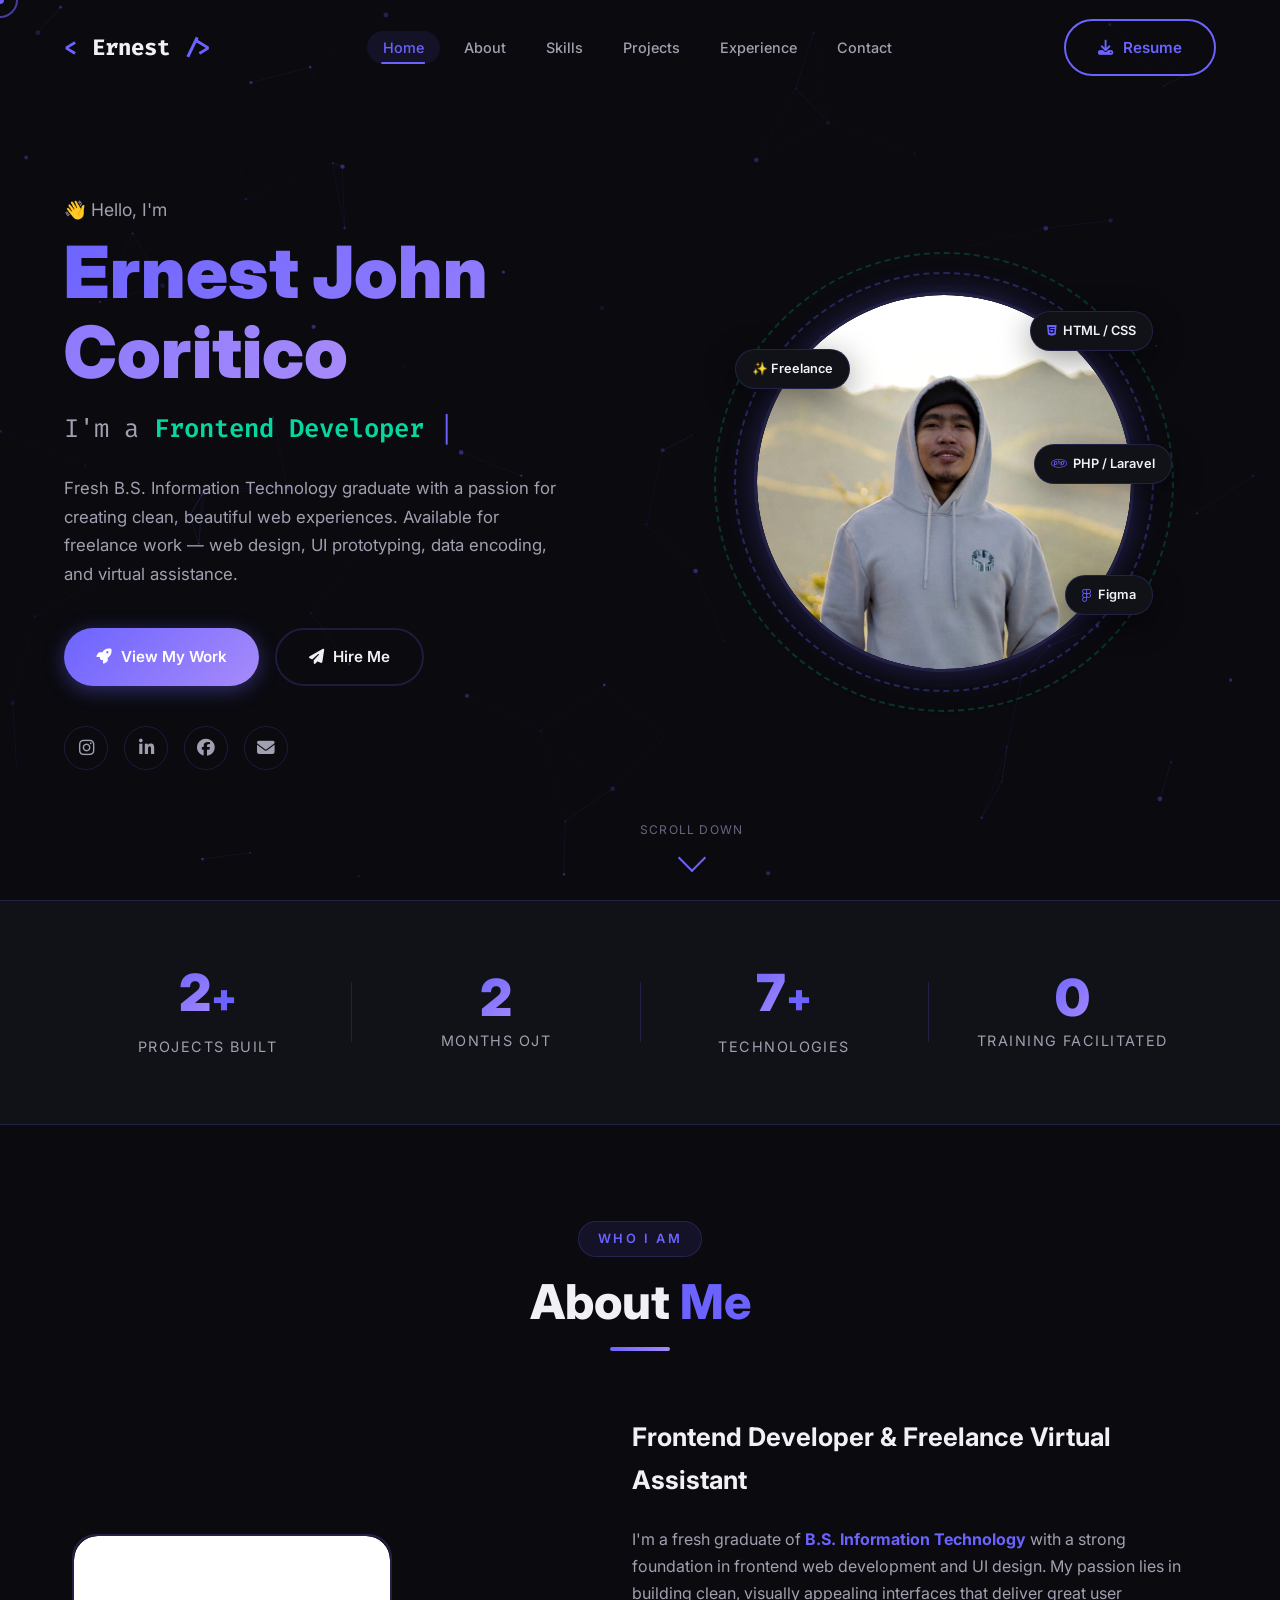
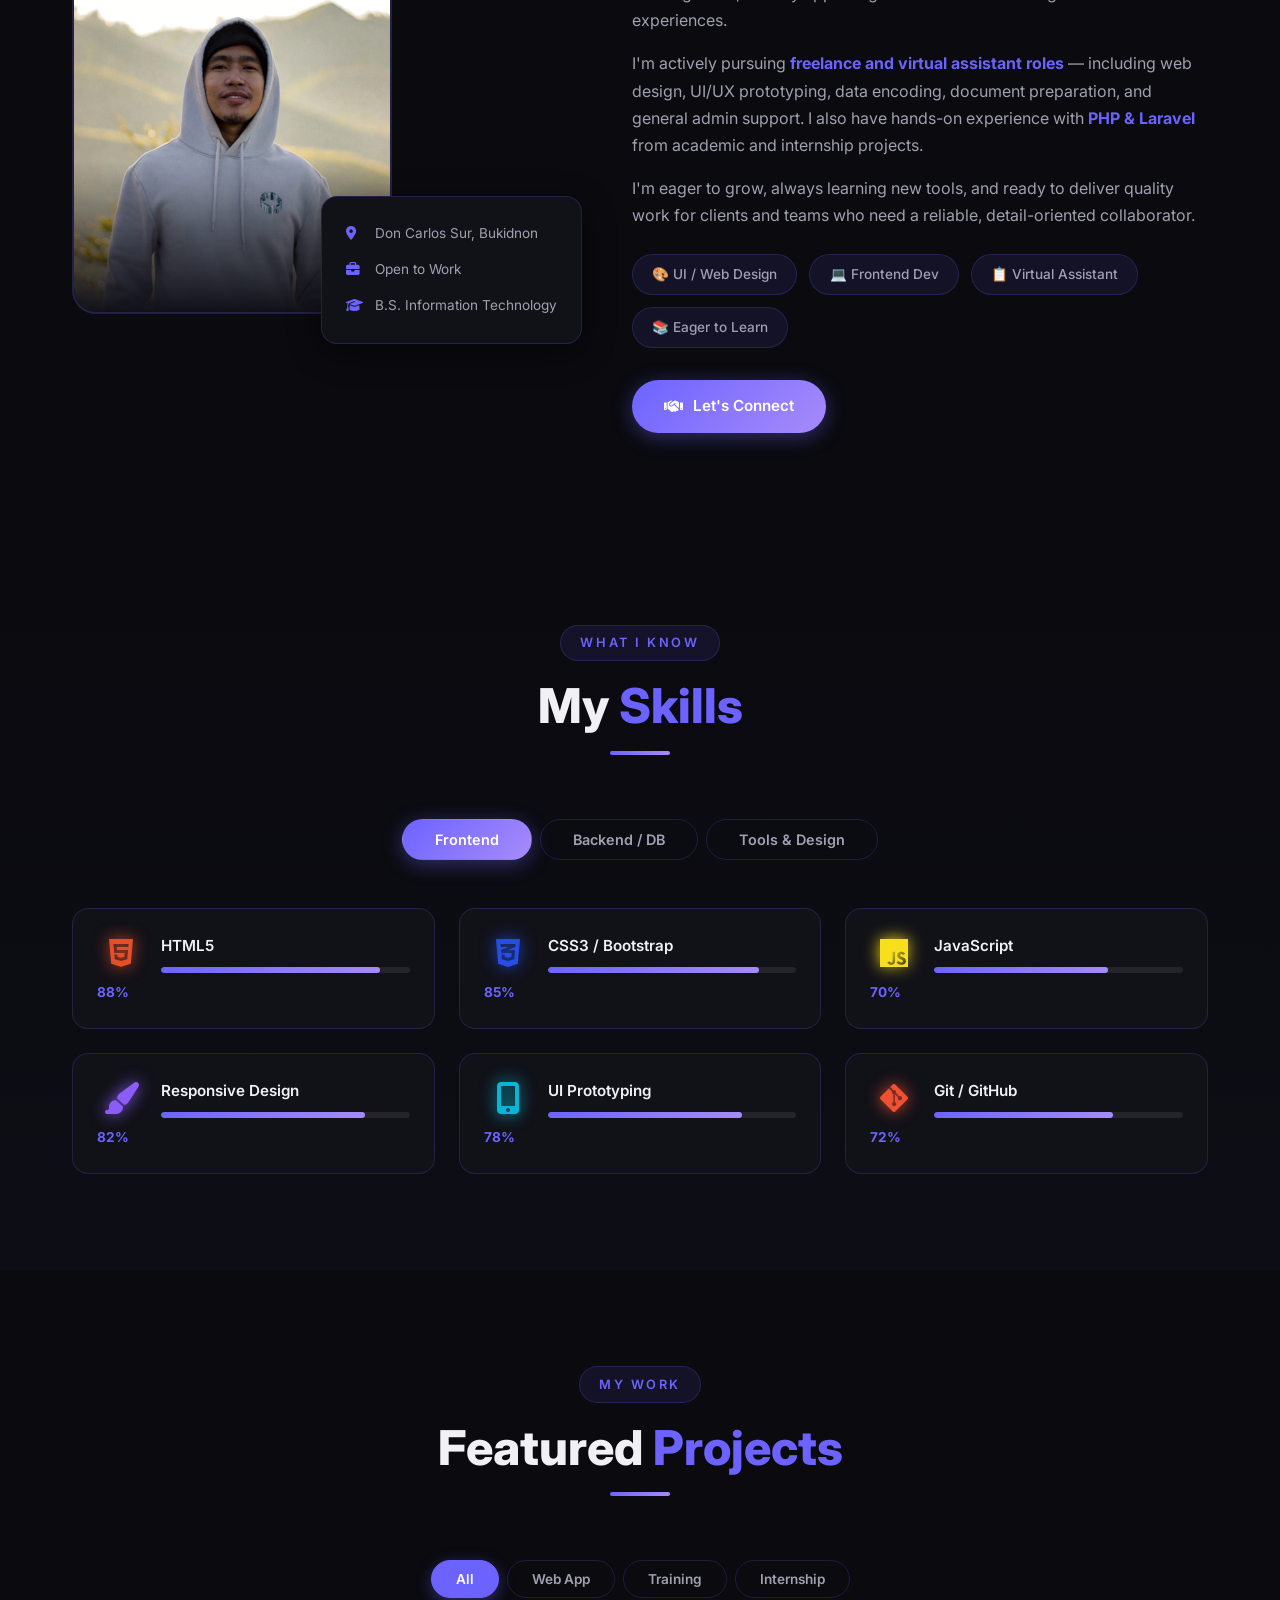
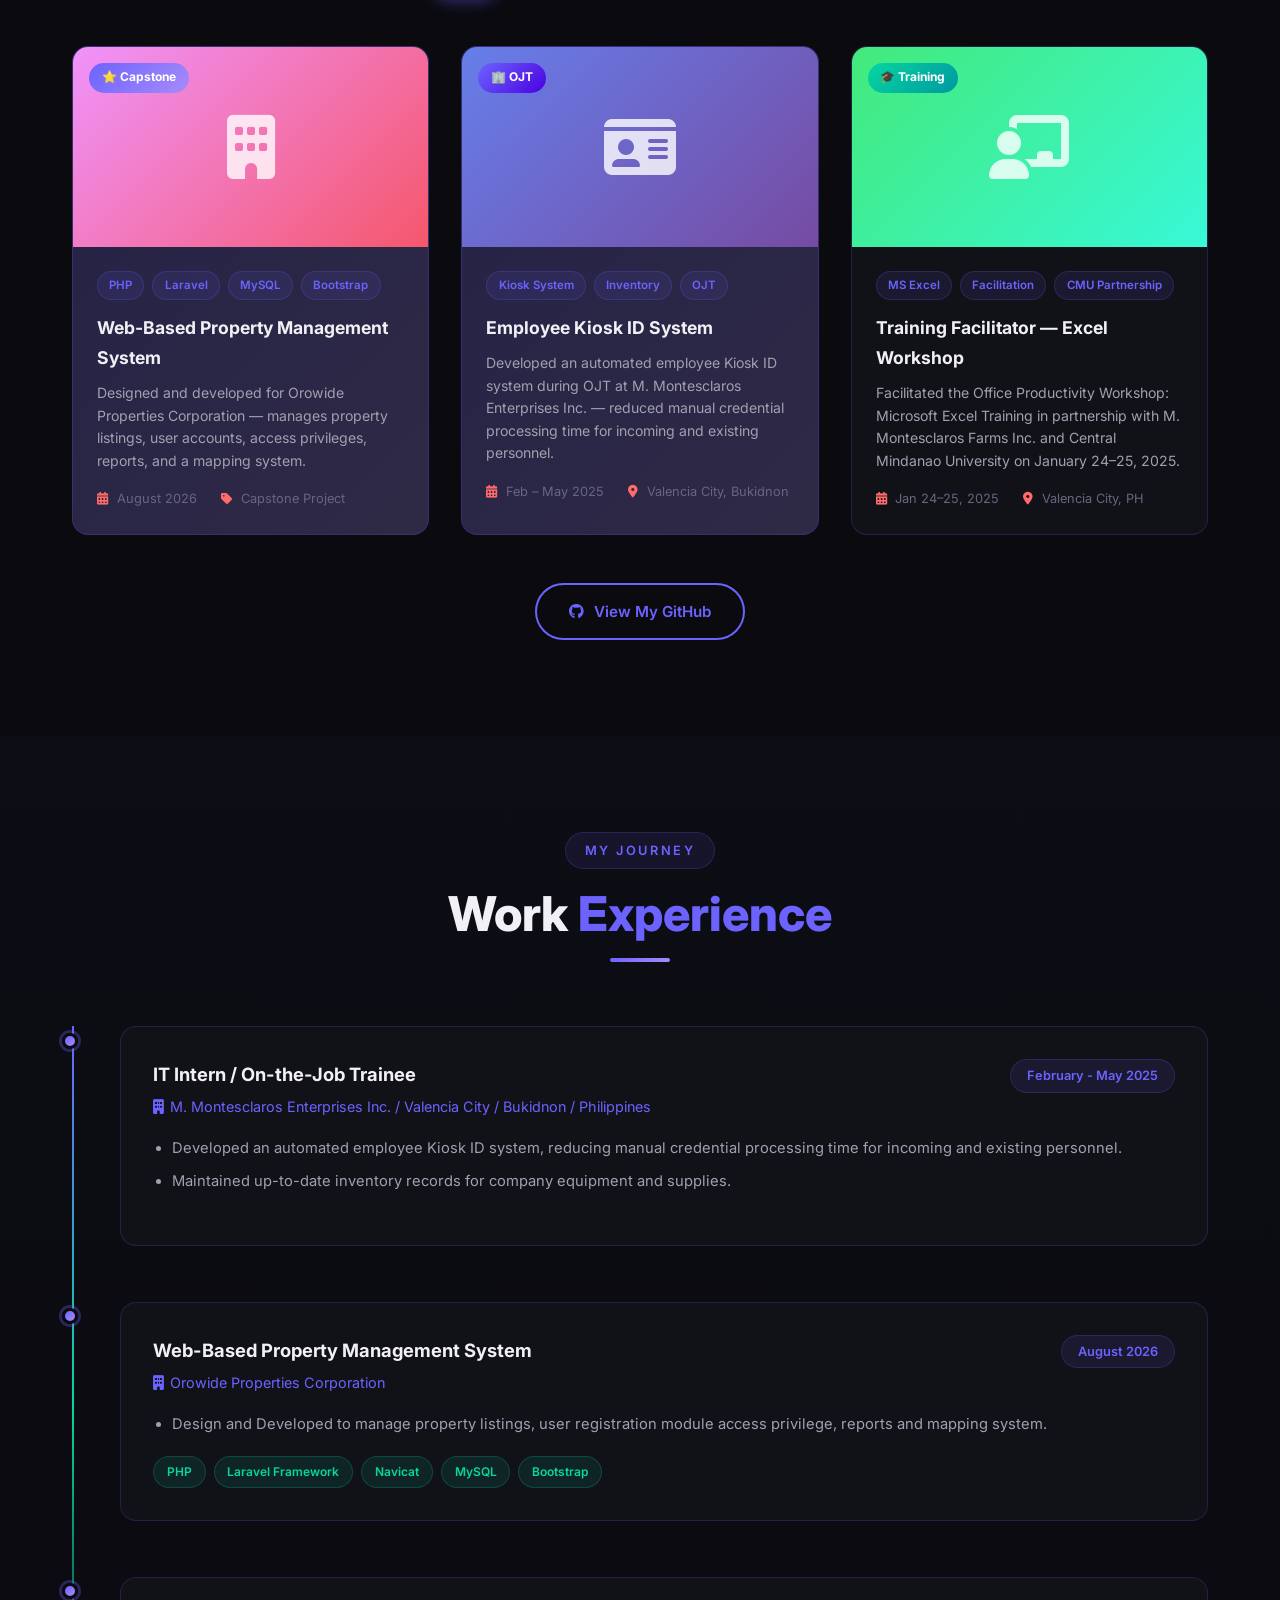
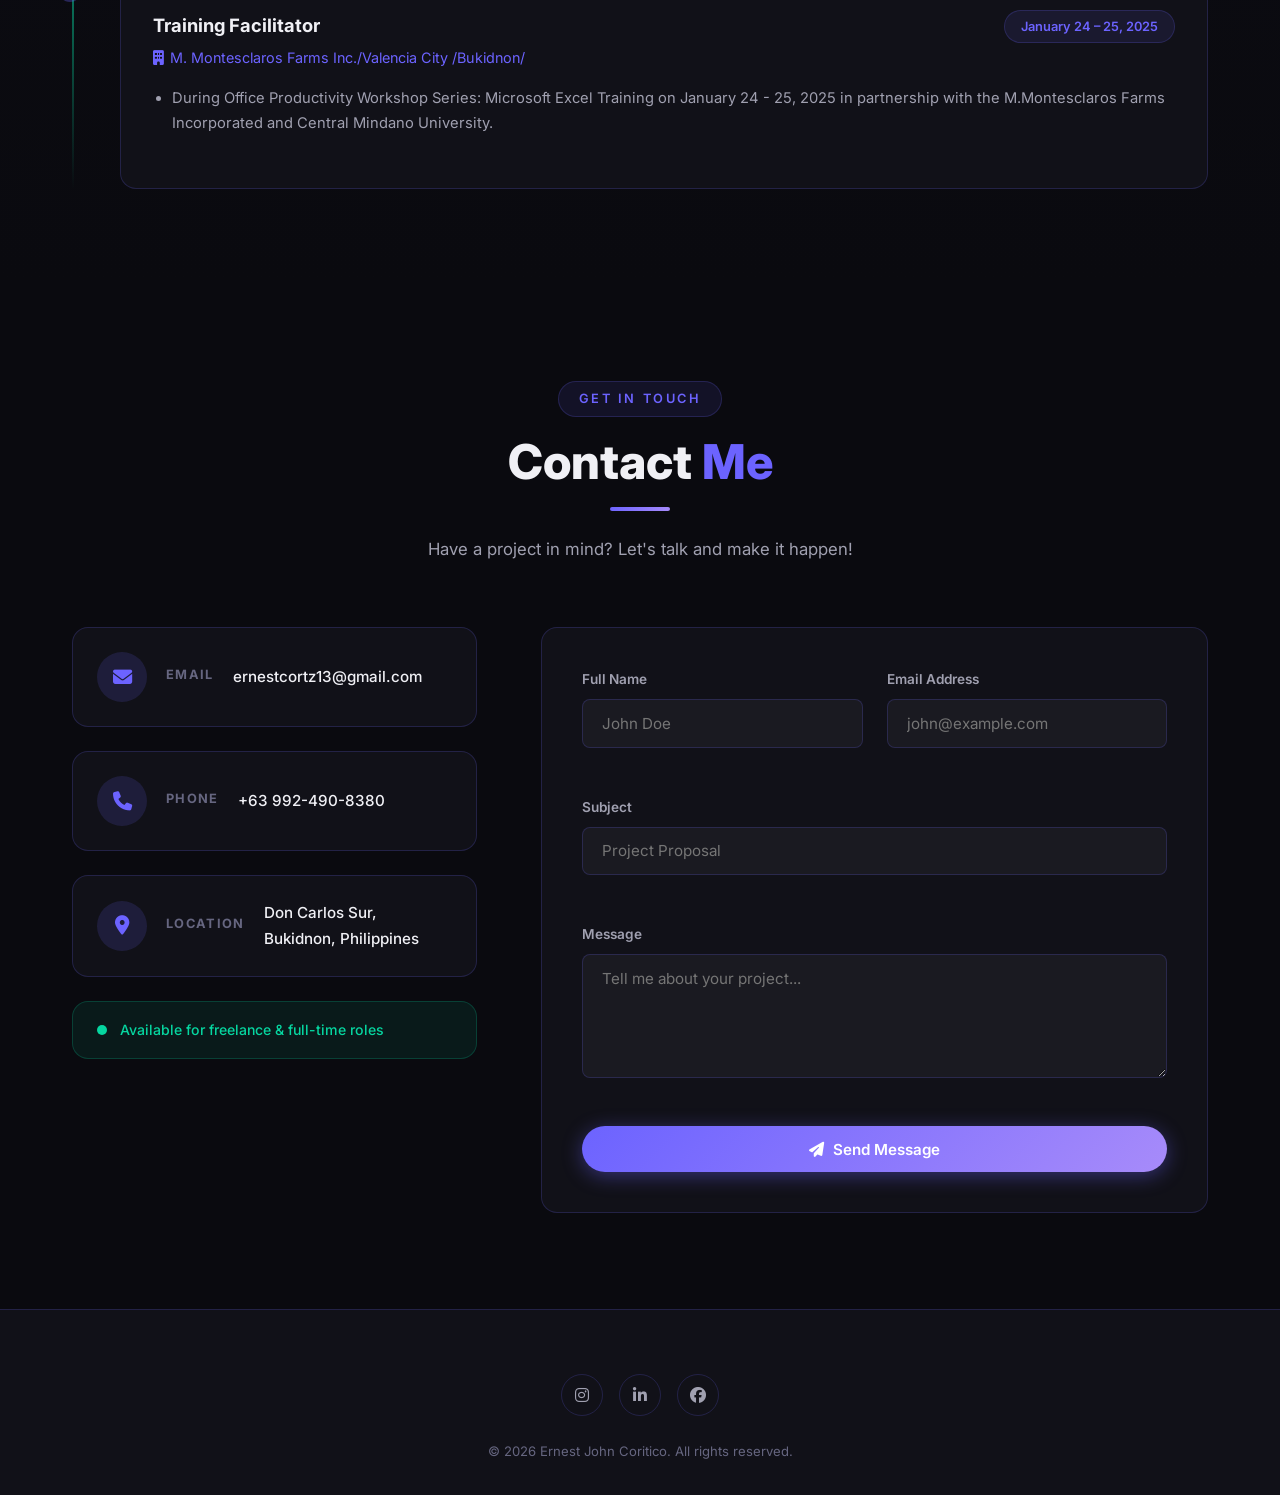
==== index.html @ 0101071a "Update portfolio" ====
<!DOCTYPE html>
<html lang="en">

<head>
  <meta charset="UTF-8" />
  <meta name="viewport" content="width=device-width, initial-scale=1.0" />
  <title>My Portfolio | Full-Stack Developer</title>
  <link rel="stylesheet" href="css/style.css" />
  <link rel="stylesheet" href="css/animations.css" />
  <!-- Font Awesome Icons -->
  <link rel="stylesheet" href="https://cdnjs.cloudflare.com/ajax/libs/font-awesome/6.5.0/css/all.min.css" />
  <!-- Google Fonts -->
  <link
    href="https://fonts.googleapis.com/css2?family=Inter:wght@300;400;500;600;700;800;900&family=Fira+Code:wght@400;500&display=swap"
    rel="stylesheet" />
</head>

<body>
  <!-- Custom Cursor -->
  <div class="cursor-dot" id="cursorDot"></div>
  <div class="cursor-outline" id="cursorOutline"></div>

  <!-- Particle Background -->
  <canvas id="particleCanvas"></canvas>

  <!-- ===== NAVBAR ===== -->
  <nav class="navbar" id="navbar">
    <div class="nav-logo">
      <span class="logo-bracket">&lt;</span>
      <span class="logo-name">Ernest</span>
      <span class="logo-bracket">/&gt;</span>
    </div>
    <ul class="nav-links" id="navLinks">
      <li><a href="#home" class="nav-link active">Home</a></li>
      <li><a href="#about" class="nav-link">About</a></li>
      <li><a href="#skills" class="nav-link">Skills</a></li>
      <li><a href="#projects" class="nav-link">Projects</a></li>
      <li><a href="#experience" class="nav-link">Experience</a></li>
      <li><a href="#contact" class="nav-link">Contact</a></li>
    </ul>
    <a href="assets/resume.pdf" class="btn btn-outline" download>
      <i class="fas fa-download"></i> Resume
    </a>
    <button class="hamburger" id="hamburger" aria-label="Toggle menu">
      <span></span><span></span><span></span>
    </button>
  </nav>

  <!-- ===== HERO SECTION ===== -->
  <section class="hero" id="home">
    <div class="hero-content">
      <p class="hero-greeting">👋 Hello, I'm</p>
      <h1 class="hero-name">
        <span class="name-highlight">Ernest John Coritico</span>
      </h1>
      <div class="hero-title">
        <span>I'm a </span>
        <span class="typed-text" id="typedText"></span>
        <span class="cursor-blink">|</span>
      </div>
      <p class="hero-desc">
        Fresh B.S. Information Technology graduate with a passion for creating clean, beautiful web experiences.
        Available for freelance work — web design, UI prototyping, data encoding, and virtual assistance.
      </p>
      <div class="hero-cta">
        <a href="#projects" class="btn btn-primary">
          <i class="fas fa-rocket"></i> View My Work
        </a>
        <a href="#contact" class="btn btn-ghost">
          <i class="fas fa-paper-plane"></i> Hire Me
        </a>
      </div>
      <div class="hero-social">
        <a href="https://www.instagram.com/_.3rnest_/" target="_blank" rel="noopener"><i
            class="fab fa-instagram"></i></a>
        <a href="https://www.linkedin.com/in/ernest-john-coritico-a6823038a/" target="_blank" rel="noopener"><i
            class="fab fa-linkedin-in"></i></a>
        <a href="https://www.facebook.com/ernest.john.perges.coritico" target="_blank" rel="noopener"><i
            class="fab fa-facebook"></i></a>
        <a href="mailto:ernestcortz13@gmail.com" aria-label="Email"><i class="fas fa-envelope"></i></a>
      </div>
    </div>
    <div class="hero-visual">
      <div class="avatar-wrapper">
        <div class="avatar-ring"></div>
        <div class="avatar-ring ring-2"></div>
        <div class="avatar-container">
          <img src="assets/images/coritico.webp" alt="Ernest John Coritico" class="avatar-photo" />
        </div>
        <!-- Floating badges -->
        <div class="badge badge-1"><i class="fab fa-html5"></i> HTML / CSS</div>
        <div class="badge badge-2"><i class="fab fa-php"></i> PHP / Laravel</div>
        <div class="badge badge-3"><i class="fab fa-figma"></i> Figma</div>
        <div class="badge badge-4">✨ Freelance</div>
      </div>
    </div>
    <div class="scroll-indicator">
      <span>Scroll Down</span>
      <div class="scroll-arrow"></div>
    </div>
  </section>

  <section class="stats-banner">
    <div class="stat-item">
      <span class="stat-num" data-target="3">0</span><span>+</span>
      <p>Projects Built</p>
    </div>
    <div class="stat-divider"></div>
    <div class="stat-item">
      <span class="stat-num" data-target="3">0</span>
      <p>Months OJT</p>
    </div>
    <div class="stat-divider"></div>
    <div class="stat-item">
      <span class="stat-num" data-target="8">0</span><span>+</span>
      <p>Technologies</p>
    </div>
    <div class="stat-divider"></div>
    <div class="stat-item">
      <span class="stat-num" data-target="1">0</span>
      <p>Training Facilitated</p>
    </div>
  </section>

  <!-- ===== ABOUT SECTION ===== -->
  <section class="about section" id="about">
    <div class="container">
      <div class="section-header">
        <span class="section-tag">Who I Am</span>
        <h2 class="section-title">About <span class="highlight">Me</span></h2>
        <div class="section-line"></div>
      </div>
      <div class="about-grid">
        <div class="about-image-wrap">
          <div class="about-image">
            <img src="assets/images/coritico.webp" alt="Ernest John Coritico" class="about-photo" />
            <div class="about-image-accent"></div>
          </div>
          <div class="about-info-card">
            <div class="info-row"><i class="fas fa-map-marker-alt"></i> Don Carlos Sur, Bukidnon</div>
            <div class="info-row"><i class="fas fa-briefcase"></i> Open to Work</div>
            <div class="info-row"><i class="fas fa-graduation-cap"></i> B.S. Information Technology</div>
          </div>
        </div>
        <div class="about-content">
          <h3>Frontend Developer &amp; Freelance Virtual Assistant</h3>
          <p>
            I'm a fresh graduate of <strong>B.S. Information Technology</strong> with a strong foundation in frontend
            web development and UI design. My passion lies in building clean, visually appealing interfaces that deliver
            great user experiences.
          </p>
          <p>
            I'm actively pursuing <strong>freelance and virtual assistant roles</strong> — including web design,
            UI/UX prototyping, data encoding, document preparation, and general admin support. I also have hands-on
            experience with <strong>PHP &amp; Laravel</strong> from academic and internship projects.
          </p>
          <p>
            I'm eager to grow, always learning new tools, and ready to deliver quality work for clients and teams
            who need a reliable, detail-oriented collaborator.
          </p>
          <div class="about-tags">
            <span class="tag">🎨 UI / Web Design</span>
            <span class="tag">💻 Frontend Dev</span>
            <span class="tag">📋 Virtual Assistant</span>
            <span class="tag">📚 Eager to Learn</span>
          </div>
          <a href="#contact" class="btn btn-primary" style="margin-top: 2rem">
            <i class="fas fa-handshake"></i> Let's Connect
          </a>
        </div>
      </div>
    </div>
  </section>

  <!-- ===== SKILLS SECTION ===== -->
  <section class="skills section" id="skills">
    <div class="container">
      <div class="section-header">
        <span class="section-tag">What I Know</span>
        <h2 class="section-title">My <span class="highlight">Skills</span></h2>
        <div class="section-line"></div>
      </div>
      <div class="skills-tabs">
        <button class="tab-btn active" data-tab="frontend">Frontend</button>
        <button class="tab-btn" data-tab="backend">Backend / DB</button>
        <button class="tab-btn" data-tab="tools">Tools &amp; Design</button>
      </div>
      <div class="skills-content">
        <!-- Frontend -->
        <div class="tab-content active" id="tab-frontend">
          <div class="skills-grid">
            <div class="skill-card">
              <div class="skill-icon" style="--color: #e34f26"><i class="fab fa-html5"></i></div>
              <span class="skill-name">HTML5</span>
              <div class="skill-bar">
                <div class="skill-fill" data-width="88"></div>
              </div>
              <span class="skill-pct">88%</span>
            </div>
            <div class="skill-card">
              <div class="skill-icon" style="--color: #264de4"><i class="fab fa-css3-alt"></i></div>
              <span class="skill-name">CSS3 / Bootstrap</span>
              <div class="skill-bar">
                <div class="skill-fill" data-width="85"></div>
              </div>
              <span class="skill-pct">85%</span>
            </div>
            <div class="skill-card">
              <div class="skill-icon" style="--color: #f7df1e"><i class="fab fa-js"></i></div>
              <span class="skill-name">JavaScript</span>
              <div class="skill-bar">
                <div class="skill-fill" data-width="70"></div>
              </div>
              <span class="skill-pct">70%</span>
            </div>
            <div class="skill-card">
              <div class="skill-icon" style="--color: #8b5cf6"><i class="fas fa-paint-brush"></i></div>
              <span class="skill-name">Responsive Design</span>
              <div class="skill-bar">
                <div class="skill-fill" data-width="82"></div>
              </div>
              <span class="skill-pct">82%</span>
            </div>
            <div class="skill-card">
              <div class="skill-icon" style="--color: #06b6d4"><i class="fas fa-mobile-alt"></i></div>
              <span class="skill-name">UI Prototyping</span>
              <div class="skill-bar">
                <div class="skill-fill" data-width="78"></div>
              </div>
              <span class="skill-pct">78%</span>
            </div>
            <div class="skill-card">
              <div class="skill-icon" style="--color: #f05032"><i class="fab fa-git-alt"></i></div>
              <span class="skill-name">Git / GitHub</span>
              <div class="skill-bar">
                <div class="skill-fill" data-width="72"></div>
              </div>
              <span class="skill-pct">72%</span>
            </div>
          </div>
        </div>
        <!-- Backend / DB -->
        <div class="tab-content" id="tab-backend">
          <div class="skills-grid">
            <div class="skill-card">
              <div class="skill-icon" style="--color: #777bb4"><i class="fab fa-php"></i></div>
              <span class="skill-name">PHP</span>
              <div class="skill-bar">
                <div class="skill-fill" data-width="75"></div>
              </div>
              <span class="skill-pct">75%</span>
            </div>
            <div class="skill-card">
              <div class="skill-icon" style="--color: #ff2d20"><i class="fas fa-fire"></i></div>
              <span class="skill-name">Laravel Framework</span>
              <div class="skill-bar">
                <div class="skill-fill" data-width="70"></div>
              </div>
              <span class="skill-pct">70%</span>
            </div>
            <div class="skill-card">
              <div class="skill-icon" style="--color: #4479a1"><i class="fas fa-database"></i></div>
              <span class="skill-name">MySQL</span>
              <div class="skill-bar">
                <div class="skill-fill" data-width="72"></div>
              </div>
              <span class="skill-pct">72%</span>
            </div>
            <div class="skill-card">
              <div class="skill-icon" style="--color: #00618a"><i class="fas fa-table"></i></div>
              <span class="skill-name">Navicat / DB Admin</span>
              <div class="skill-bar">
                <div class="skill-fill" data-width="65"></div>
              </div>
              <span class="skill-pct">65%</span>
            </div>
            <div class="skill-card">
              <div class="skill-icon" style="--color: #06d6a0"><i class="fas fa-code-branch"></i></div>
              <span class="skill-name">RESTful APIs</span>
              <div class="skill-bar">
                <div class="skill-fill" data-width="65"></div>
              </div>
              <span class="skill-pct">65%</span>
            </div>
            <div class="skill-card">
              <div class="skill-icon" style="--color: #f7931e"><i class="fas fa-map-marked-alt"></i></div>
              <span class="skill-name">Mapping / GIS Basics</span>
              <div class="skill-bar">
                <div class="skill-fill" data-width="60"></div>
              </div>
              <span class="skill-pct">60%</span>
            </div>
          </div>
        </div>
        <!-- Tools & Design -->
        <div class="tab-content" id="tab-tools">
          <div class="skills-grid">
            <div class="skill-card">
              <div class="skill-icon" style="--color: #f24e1e"><i class="fab fa-figma"></i></div>
              <span class="skill-name">Figma</span>
              <div class="skill-bar">
                <div class="skill-fill" data-width="78"></div>
              </div>
              <span class="skill-pct">78%</span>
            </div>
            <div class="skill-card">
              <div class="skill-icon" style="--color: #00c4cc"><i class="fas fa-palette"></i></div>
              <span class="skill-name">Canva</span>
              <div class="skill-bar">
                <div class="skill-fill" data-width="85"></div>
              </div>
              <span class="skill-pct">85%</span>
            </div>
            <div class="skill-card">
              <div class="skill-icon" style="--color: #217346"><i class="fas fa-file-excel"></i></div>
              <span class="skill-name">MS Excel / Sheets</span>
              <div class="skill-bar">
                <div class="skill-fill" data-width="80"></div>
              </div>
              <span class="skill-pct">80%</span>
            </div>
            <div class="skill-card">
              <div class="skill-icon" style="--color: #2b579a"><i class="fas fa-file-word"></i></div>
              <span class="skill-name">MS Word / Docs</span>
              <div class="skill-bar">
                <div class="skill-fill" data-width="85"></div>
              </div>
              <span class="skill-pct">85%</span>
            </div>
            <div class="skill-card">
              <div class="skill-icon" style="--color: #d83b01"><i class="fas fa-file-powerpoint"></i></div>
              <span class="skill-name">PowerPoint / Slides</span>
              <div class="skill-bar">
                <div class="skill-fill" data-width="80"></div>
              </div>
              <span class="skill-pct">80%</span>
            </div>
            <div class="skill-card">
              <div class="skill-icon" style="--color: #f05032"><i class="fab fa-git-alt"></i></div>
              <span class="skill-name">Git / GitHub</span>
              <div class="skill-bar">
                <div class="skill-fill" data-width="72"></div>
              </div>
              <span class="skill-pct">72%</span>
            </div>
          </div>
        </div>
      </div>
    </div>
  </section>

  <!-- ===== PROJECTS SECTION ===== -->
  <section class="projects section" id="projects">
    <div class="container">
      <div class="section-header">
        <span class="section-tag">My Work</span>
        <h2 class="section-title">Featured <span class="highlight">Projects</span></h2>
        <div class="section-line"></div>
      </div>
      <div class="project-filters">
        <button class="filter-btn active" data-filter="all">All</button>
        <button class="filter-btn" data-filter="web">Web App</button>
        <button class="filter-btn" data-filter="training">Training</button>
        <button class="filter-btn" data-filter="internship">Internship</button>
      </div>
      <div class="projects-grid" id="projectsGrid">

        <!-- Capstone Project -->
        <div class="project-card featured" data-category="web">
          <div class="project-featured-badge">⭐ Capstone</div>
          <div class="project-img">
            <div class="project-img-placeholder gradient-2">
              <i class="fas fa-building"></i>
            </div>
            <div class="project-overlay">
              <a href="https://github.com/CODIE-lang" class="btn-icon" title="View Code"><i
                  class="fab fa-github"></i></a>
            </div>
          </div>
          <div class="project-info">
            <div class="project-tags">
              <span>PHP</span><span>Laravel</span><span>MySQL</span><span>Bootstrap</span>
            </div>
            <h3>Web-Based Property Management System</h3>
            <p>Designed and developed for Orowide Properties Corporation — manages property listings, user accounts,
              access privileges, reports, and a mapping system.</p>
            <div class="project-stats">
              <span><i class="fas fa-calendar-alt"></i> August 2026</span>
              <span><i class="fas fa-tag"></i> Capstone Project</span>
            </div>
          </div>
        </div>

        <!-- Internship Project -->
        <div class="project-card featured" data-category="internship">
          <div class="project-featured-badge" style="background: linear-gradient(135deg,#6c63ff,#4a00e0)">🏢 OJT</div>
          <div class="project-img">
            <div class="project-img-placeholder gradient-1">
              <i class="fas fa-id-card"></i>
            </div>
            <div class="project-overlay">
              <a href="#" class="btn-icon" title="More Info"><i class="fas fa-info-circle"></i></a>
            </div>
          </div>
          <div class="project-info">
            <div class="project-tags">
              <span>Kiosk System</span><span>Inventory</span><span>OJT</span>
            </div>
            <h3>Employee Kiosk ID System</h3>
            <p>Developed an automated employee Kiosk ID system during OJT at M. Montesclaros Enterprises Inc. — reduced
              manual credential processing time for incoming and existing personnel.</p>
            <div class="project-stats">
              <span><i class="fas fa-calendar-alt"></i> Feb – May 2025</span>
              <span><i class="fas fa-map-marker-alt"></i> Valencia City, Bukidnon</span>
            </div>
          </div>
        </div>

        <!-- Training Facilitation -->
        <div class="project-card" data-category="training">
          <div class="project-featured-badge" style="background: linear-gradient(135deg,#06d6a0,#0098a1)">🎓 Training
          </div>
          <div class="project-img">
            <div class="project-img-placeholder gradient-4">
              <i class="fas fa-chalkboard-teacher"></i>
            </div>
            <div class="project-overlay">
              <a href="#" class="btn-icon" title="Certificate"><i class="fas fa-certificate"></i></a>
            </div>
          </div>
          <div class="project-info">
            <div class="project-tags">
              <span>MS Excel</span><span>Facilitation</span><span>CMU Partnership</span>
            </div>
            <h3>Training Facilitator — Excel Workshop</h3>
            <p>Facilitated the Office Productivity Workshop: Microsoft Excel Training in partnership with M.
              Montesclaros Farms Inc. and Central Mindanao University on January 24–25, 2025.</p>
            <div class="project-stats">
              <span><i class="fas fa-calendar-alt"></i> Jan 24–25, 2025</span>
              <span><i class="fas fa-map-marker-alt"></i> Valencia City, PH</span>
            </div>
          </div>
        </div>

      </div>
      <div class="projects-cta">
        <a href="https://github.com/CODIE-lang" target="_blank" rel="noopener" class="btn btn-outline">
          <i class="fab fa-github"></i> View My GitHub
        </a>
      </div>
    </div>
  </section>

  <!-- ===== EXPERIENCE SECTION ===== -->
  <section class="experience section" id="experience">
    <div class="container">
      <div class="section-header">
        <span class="section-tag">My Journey</span>
        <h2 class="section-title">Work <span class="highlight">Experience</span></h2>
        <div class="section-line"></div>
      </div>
      <div class="timeline">
        <div class="timeline-item">
          <div class="timeline-dot"></div>
          <div class="timeline-content">
            <div class="timeline-header">
              <div>
                <h3>IT Intern / On-the-Job Trainee</h3>
                <p class="company"><i class="fas fa-building"></i>M. Montesclaros Enterprises Inc. / Valencia City /
                  Bukidnon / Philippines</p>
              </div>
              <span class="timeline-date"> February - May 2025</span>
            </div>
            <ul>
              <!-- <li></li> -->
              <li>Developed an automated employee Kiosk ID system, reducing manual credential processing time for
                incoming and existing personnel.</li>
              <li>Maintained up-to-date inventory records for company equipment and supplies.</li>
            </ul>
            <div class="timeline-tags">
              <!-- <span>React</span><span>AWS</span><span>Kubernetes</span><span>TypeScript</span> -->
            </div>
          </div>
        </div>

        <div class="timeline-item">
          <div class="timeline-dot"></div>
          <div class="timeline-content">
            <div class="timeline-header">
              <div>
                <h3>Web-Based Property Management System</h3>
                <p class="company"><i class="fas fa-building"></i>Orowide Properties Corporation</p>
              </div>
              <span class="timeline-date">August 2026</span>
            </div>
            <ul>
              <li>Design and Developed to manage property listings, user registration module access privilege, reports
                and mapping system.</li>
              <!-- <li></li>
              <li></li> -->
            </ul>
            <div class="timeline-tags">
              <span>PHP</span><span>Laravel Framework</span><span>Navicat</span><span>MySQL</span><span>Bootstrap</span>
            </div>
          </div>
        </div>

        <div class="timeline-item">
          <div class="timeline-dot"></div>
          <div class="timeline-content">
            <div class="timeline-header">
              <div>
                <h3>Training Facilitator</h3>
                <p class="company"><i class="fas fa-building"></i>M. Montesclaros Farms Inc./Valencia City /Bukidnon/
                </p>
              </div>
              <span class="timeline-date">January 24 – 25, 2025</span>
            </div>
            <ul>
              <li>During Office Productivity Workshop Series: Microsoft Excel Training on
                January 24 - 25, 2025 in partnership with the M.Montesclaros Farms Incorporated and Central Mindano
                University.
              </li>
            </ul>
            <div class="timeline-tags">
              <!-- <span>HTML/CSS</span><span>JavaScript</span><span>WordPress</span><span>PHP</span> -->
            </div>
          </div>
        </div>
      </div>
    </div>
  </section>

  <!-- ===== CONTACT SECTION ===== -->
  <section class="contact section" id="contact">
    <div class="container">
      <div class="section-header">
        <span class="section-tag">Get In Touch</span>
        <h2 class="section-title">Contact <span class="highlight">Me</span></h2>
        <div class="section-line"></div>
        <p class="section-desc">Have a project in mind? Let's talk and make it happen!</p>
      </div>
      <div class="contact-grid">
        <div class="contact-info">
          <div class="contact-card">
            <div class="contact-icon"><i class="fas fa-envelope"></i></div>
            <h4>Email</h4>
            <a href="mailto:ernestcortz13@gmail.com">ernestcortz13@gmail.com</a>
          </div>
          <div class="contact-card">
            <div class="contact-icon"><i class="fas fa-phone"></i></div>
            <h4>Phone</h4>
            <a href="tel:+11234567890">+63 992-490-8380</a>
          </div>
          <div class="contact-card">
            <div class="contact-icon"><i class="fas fa-map-marker-alt"></i></div>
            <h4>Location</h4>
            <p>Don Carlos Sur, Bukidnon, Philippines</p>
          </div>
          <div class="contact-availability">
            <div class="avail-dot"></div>
            <span>Available for freelance &amp; full-time roles</span>
          </div>
        </div>
        <form class="contact-form" id="contactForm" novalidate>
          <div class="form-row">
            <div class="form-group">
              <label for="name">Full Name</label>
              <input type="text" id="name" name="name" placeholder="John Doe" required />
              <span class="form-error" id="nameError"></span>
            </div>
            <div class="form-group">
              <label for="email">Email Address</label>
              <input type="email" id="email" name="email" placeholder="john@example.com" required />
              <span class="form-error" id="emailError"></span>
            </div>
          </div>
          <div class="form-group">
            <label for="subject">Subject</label>
            <input type="text" id="subject" name="subject" placeholder="Project Proposal" required />
            <span class="form-error" id="subjectError"></span>
          </div>
          <div class="form-group">
            <label for="message">Message</label>
            <textarea id="message" name="message" rows="5" placeholder="Tell me about your project..."
              required></textarea>
            <span class="form-error" id="messageError"></span>
          </div>
          <button type="submit" class="btn btn-primary btn-full">
            <i class="fas fa-paper-plane"></i> Send Message
          </button>
          <div class="form-success" id="formSuccess">
            <i class="fas fa-check-circle"></i> Message sent! I'll get back to you soon.
          </div>
        </form>
      </div>
    </div>
  </section>

  <!-- ===== FOOTER ===== -->
  <footer class="footer">
    <div class="footer-content">
      <div class="footer-logo">
        <!-- <span class="logo-bracket">&lt;</span>
        <span class="logo-name">Ernest John Coritico</span>
        <span class="logo-bracket">/&gt;</span> -->
      </div>
      <div class="footer-social">
        <a href="https://www.instagram.com/_.3rnest_/" target="_blank" rel="noopener"><i
            class="fab fa-instagram"></i></a>
        <a href="https://www.linkedin.com/in/ernest-john-coritico-a6823038a/" target="_blank" rel="noopener"><i
            class="fab fa-linkedin-in"></i></a>
        <a href="https://www.facebook.com/ernest.john.perges.coritico" target="_blank" rel="noopener"><i
            class="fab fa-facebook"></i></a>
      </div>
    </div>
    <p class="footer-copy">&copy; 2026 Ernest John Coritico. All rights reserved.</p>
  </footer>

  <!-- Back to Top -->
  <button class="back-to-top" id="backToTop" aria-label="Back to top">
    <i class="fas fa-arrow-up"></i>
  </button>

  <script src="js/particles.js"></script>
  <script src="js/main.js"></script>
</body>

</html>
---- css/style.css ----
/* ================================================
   PORTFOLIO CSS - MAIN STYLES
   ================================================ */

/* ---- VARIABLES ---- */
:root {
  --primary: #6c63ff;
  --primary-light: #8b83ff;
  --primary-dark: #4f46e5;
  --secondary: #06d6a0;
  --accent: #ff6b6b;
  --bg-dark: #0a0a0f;
  --bg-card: #111118;
  --bg-card-hover: #1a1a24;
  --text-primary: #f0f0f5;
  --text-secondary: #a0a0b0;
  --text-muted: #666680;
  --border: rgba(108, 99, 255, 0.2);
  --border-hover: rgba(108, 99, 255, 0.5);
  --gradient-primary: linear-gradient(135deg, #6c63ff, #a78bfa);
  --gradient-secondary: linear-gradient(135deg, #06d6a0, #0ea5e9);
  --gradient-accent: linear-gradient(135deg, #ff6b6b, #f59e0b);
  --shadow-glow: 0 0 30px rgba(108, 99, 255, 0.3);
  --shadow-card: 0 8px 32px rgba(0, 0, 0, 0.4);
  --radius-sm: 8px;
  --radius-md: 16px;
  --radius-lg: 24px;
  --radius-full: 9999px;
  --transition: all 0.3s cubic-bezier(0.4, 0, 0.2, 1);
  --font-main: 'Inter', sans-serif;
  --font-code: 'Fira Code', monospace;
}

/* ---- RESET & BASE ---- */
*, *::before, *::after { box-sizing: border-box; margin: 0; padding: 0; }

html {
  scroll-behavior: smooth;
  font-size: 16px;
}

body {
  font-family: var(--font-main);
  background: var(--bg-dark);
  color: var(--text-primary);
  line-height: 1.7;
  overflow-x: hidden;
  cursor: none;
}

a { text-decoration: none; color: inherit; }
ul { list-style: none; }
img { max-width: 100%; }
button { cursor: none; border: none; background: none; font-family: inherit; }

/* ---- SCROLLBAR ---- */
::-webkit-scrollbar { width: 6px; }
::-webkit-scrollbar-track { background: var(--bg-dark); }
::-webkit-scrollbar-thumb { background: var(--primary); border-radius: var(--radius-full); }

/* ---- SELECTION ---- */
::selection { background: rgba(108, 99, 255, 0.4); color: #fff; }

/* ---- CUSTOM CURSOR ---- */
.cursor-dot {
  width: 8px; height: 8px;
  background: var(--primary);
  border-radius: 50%;
  position: fixed;
  top: 0; left: 0;
  pointer-events: none;
  z-index: 9999;
  transform: translate(-50%, -50%);
  transition: opacity 0.3s;
}
.cursor-outline {
  width: 36px; height: 36px;
  border: 2px solid rgba(108, 99, 255, 0.6);
  border-radius: 50%;
  position: fixed;
  top: 0; left: 0;
  pointer-events: none;
  z-index: 9998;
  transform: translate(-50%, -50%);
  transition: all 0.15s ease-out;
}
.cursor-outline.hovering {
  width: 56px; height: 56px;
  background: rgba(108, 99, 255, 0.1);
  border-color: var(--primary);
}

/* ---- CANVAS ---- */
#particleCanvas {
  position: fixed;
  top: 0; left: 0;
  width: 100%; height: 100%;
  z-index: 0;
  pointer-events: none;
}

/* ---- CONTAINER ---- */
.container {
  max-width: 1200px;
  margin: 0 auto;
  padding: 0 2rem;
  position: relative;
  z-index: 1;
}

/* ---- SECTION ---- */
.section { padding: 6rem 0; position: relative; z-index: 1; }

.section-header {
  text-align: center;
  margin-bottom: 4rem;
}
.section-tag {
  font-size: 0.8rem;
  font-weight: 600;
  letter-spacing: 0.2em;
  text-transform: uppercase;
  color: var(--primary);
  background: rgba(108, 99, 255, 0.1);
  padding: 0.4rem 1.2rem;
  border-radius: var(--radius-full);
  border: 1px solid var(--border);
  display: inline-block;
  margin-bottom: 1rem;
}
.section-title {
  font-size: clamp(2rem, 5vw, 3rem);
  font-weight: 800;
  line-height: 1.2;
  margin-bottom: 1rem;
}
.highlight { color: var(--primary); }
.section-line {
  width: 60px; height: 4px;
  background: var(--gradient-primary);
  border-radius: var(--radius-full);
  margin: 0 auto;
}
.section-desc {
  color: var(--text-secondary);
  font-size: 1.05rem;
  margin-top: 1.5rem;
  max-width: 500px;
  margin-left: auto;
  margin-right: auto;
}

/* ---- BUTTONS ---- */
.btn {
  display: inline-flex;
  align-items: center;
  gap: 0.6rem;
  padding: 0.85rem 2rem;
  border-radius: var(--radius-full);
  font-size: 0.95rem;
  font-weight: 600;
  transition: var(--transition);
  cursor: none;
  position: relative;
  overflow: hidden;
}
.btn::before {
  content: '';
  position: absolute;
  inset: 0;
  opacity: 0;
  transition: opacity 0.3s;
}
.btn:hover::before { opacity: 1; }

.btn-primary {
  background: var(--gradient-primary);
  color: #fff;
  box-shadow: 0 4px 20px rgba(108, 99, 255, 0.4);
}
.btn-primary:hover {
  transform: translateY(-2px);
  box-shadow: 0 8px 30px rgba(108, 99, 255, 0.6);
}
.btn-primary::before { background: rgba(255,255,255,0.1); }

.btn-ghost {
  background: transparent;
  color: var(--text-primary);
  border: 2px solid var(--border);
}
.btn-ghost:hover {
  border-color: var(--primary);
  color: var(--primary);
  transform: translateY(-2px);
  box-shadow: 0 4px 20px rgba(108,99,255,0.2);
}

.btn-outline {
  background: transparent;
  color: var(--primary);
  border: 2px solid var(--primary);
}
.btn-outline:hover {
  background: var(--primary);
  color: #fff;
  transform: translateY(-2px);
}

.btn-full { width: 100%; justify-content: center; }

/* ================================================
   NAVBAR
   ================================================ */
.navbar {
  position: fixed;
  top: 0; left: 0; right: 0;
  z-index: 1000;
  display: flex;
  align-items: center;
  justify-content: space-between;
  padding: 1.2rem 4rem;
  transition: var(--transition);
}
.navbar.scrolled {
  background: rgba(10, 10, 15, 0.85);
  backdrop-filter: blur(20px);
  border-bottom: 1px solid var(--border);
  padding: 0.8rem 4rem;
  box-shadow: 0 4px 30px rgba(0,0,0,0.3);
}
.nav-logo {
  font-family: var(--font-code);
  font-size: 1.4rem;
  font-weight: 700;
}
.logo-bracket { color: var(--primary); }
.logo-name { color: var(--text-primary); margin: 0 0.1rem; }
.nav-links {
  display: flex;
  gap: 0.5rem;
}
.nav-link {
  padding: 0.5rem 1rem;
  font-size: 0.9rem;
  font-weight: 500;
  color: var(--text-secondary);
  border-radius: var(--radius-full);
  transition: var(--transition);
  cursor: none;
}
.nav-link:hover, .nav-link.active {
  color: var(--primary);
  background: rgba(108, 99, 255, 0.1);
}
.hamburger {
  display: none;
  flex-direction: column;
  gap: 5px;
  padding: 8px;
  cursor: none;
}
.hamburger span {
  display: block;
  width: 24px; height: 2px;
  background: var(--text-primary);
  border-radius: 2px;
  transition: var(--transition);
}

/* ================================================
   HERO SECTION
   ================================================ */
.hero {
  min-height: 100vh;
  display: grid;
  grid-template-columns: 1fr 1fr;
  align-items: center;
  padding: 8rem 4rem 4rem;
  max-width: 1400px;
  margin: 0 auto;
  position: relative;
  z-index: 1;
  gap: 4rem;
}

.hero-greeting {
  font-size: 1.1rem;
  color: var(--text-secondary);
  margin-bottom: 0.5rem;
  animation: fadeInUp 0.6s ease both;
}
.hero-name {
  font-size: clamp(2.5rem, 6vw, 4.5rem);
  font-weight: 900;
  line-height: 1.1;
  margin-bottom: 1rem;
  animation: fadeInUp 0.6s 0.1s ease both;
}
.name-highlight {
  background: var(--gradient-primary);
  -webkit-background-clip: text;
  -webkit-text-fill-color: transparent;
  background-clip: text;
}
.hero-title {
  font-size: clamp(1.2rem, 2.5vw, 1.6rem);
  color: var(--text-secondary);
  margin-bottom: 1.5rem;
  animation: fadeInUp 0.6s 0.2s ease both;
  font-family: var(--font-code);
}
.typed-text { color: var(--secondary); font-weight: 600; }
.cursor-blink {
  color: var(--primary);
  animation: blink 1s infinite;
}

.hero-desc {
  color: var(--text-secondary);
  font-size: 1.05rem;
  max-width: 500px;
  margin-bottom: 2.5rem;
  animation: fadeInUp 0.6s 0.3s ease both;
}
.hero-cta {
  display: flex;
  gap: 1rem;
  flex-wrap: wrap;
  margin-bottom: 2.5rem;
  animation: fadeInUp 0.6s 0.4s ease both;
}
.hero-social {
  display: flex;
  gap: 1rem;
  animation: fadeInUp 0.6s 0.5s ease both;
}
.hero-social a {
  width: 44px; height: 44px;
  display: flex; align-items: center; justify-content: center;
  border-radius: 50%;
  border: 1px solid var(--border);
  color: var(--text-secondary);
  font-size: 1.1rem;
  transition: var(--transition);
  cursor: none;
}
.hero-social a:hover {
  color: var(--primary);
  border-color: var(--primary);
  transform: translateY(-4px);
  box-shadow: var(--shadow-glow);
}

/* Avatar */
.hero-visual {
  display: flex;
  align-items: center;
  justify-content: center;
  animation: fadeIn 1s 0.4s ease both;
}
.avatar-wrapper {
  position: relative;
  width: 380px; height: 380px;
}
.avatar-ring {
  position: absolute;
  inset: -20px;
  border-radius: 50%;
  border: 2px dashed rgba(108,99,255,0.3);
  animation: spin 15s linear infinite;
}
.avatar-ring.ring-2 {
  inset: -40px;
  border-color: rgba(6, 214, 160, 0.2);
  animation-duration: 25s;
  animation-direction: reverse;
}
.avatar-container {
  width: 100%; height: 100%;
  border-radius: 50%;
  overflow: hidden;
  border: 3px solid var(--border);
  background: var(--bg-card);
  display: flex;
  align-items: center;
  justify-content: center;
  box-shadow: var(--shadow-glow), var(--shadow-card);
}
.avatar-photo {
  width: 100%;
  height: 100%;
  object-fit: cover;
  object-position: top center;
  border-radius: 50%;
  display: block;
  filter: contrast(1.05) brightness(1.0);
  mask-image: radial-gradient(ellipse 90% 90% at 50% 50%, black 55%, transparent 100%);
  -webkit-mask-image: radial-gradient(ellipse 90% 90% at 50% 50%, black 55%, transparent 100%);
}

/* Floating badges */
.badge {
  position: absolute;
  background: var(--bg-card);
  border: 1px solid var(--border);
  border-radius: var(--radius-full);
  padding: 0.5rem 1rem;
  font-size: 0.8rem;
  font-weight: 600;
  color: var(--text-primary);
  box-shadow: var(--shadow-card);
  display: flex;
  align-items: center;
  gap: 0.4rem;
  animation: float 3s ease-in-out infinite;
}
.badge i { color: var(--primary); }
.badge-1 { top: 5%; right: -5%; animation-delay: 0s; }
.badge-2 { top: 40%; right: -10%; animation-delay: 0.5s; }
.badge-3 { bottom: 15%; right: -5%; animation-delay: 1s; }
.badge-4 { top: 15%; left: -5%; animation-delay: 1.5s; }

/* Scroll indicator */
.scroll-indicator {
  position: absolute;
  bottom: 2rem;
  left: 50%;
  transform: translateX(-50%);
  display: flex;
  flex-direction: column;
  align-items: center;
  gap: 0.5rem;
  color: var(--text-muted);
  font-size: 0.75rem;
  letter-spacing: 0.1em;
  text-transform: uppercase;
  animation: fadeInUp 1s 1s ease both;
}
.scroll-arrow {
  width: 20px; height: 20px;
  border-right: 2px solid var(--primary);
  border-bottom: 2px solid var(--primary);
  transform: rotate(45deg);
  animation: scrollBounce 1.5s ease-in-out infinite;
}

/* ================================================
   STATS BANNER
   ================================================ */
.stats-banner {
  display: flex;
  align-items: center;
  justify-content: center;
  gap: 0;
  padding: 3rem 4rem;
  background: var(--bg-card);
  border-top: 1px solid var(--border);
  border-bottom: 1px solid var(--border);
  position: relative;
  z-index: 1;
}
.stat-item {
  flex: 1;
  text-align: center;
  padding: 1rem 2rem;
}
.stat-item span:first-child {
  font-size: clamp(2rem, 4vw, 3.5rem);
  font-weight: 900;
  background: var(--gradient-primary);
  -webkit-background-clip: text;
  -webkit-text-fill-color: transparent;
  background-clip: text;
  line-height: 1;
}
.stat-item span:nth-child(2) {
  font-size: clamp(1.5rem, 3vw, 2.5rem);
  font-weight: 900;
  color: var(--primary);
}
.stat-item p {
  color: var(--text-secondary);
  font-size: 0.9rem;
  margin-top: 0.3rem;
  text-transform: uppercase;
  letter-spacing: 0.1em;
}
.stat-divider {
  width: 1px;
  height: 60px;
  background: var(--border);
}

/* ================================================
   ABOUT
   ================================================ */
.about { background: var(--bg-dark); }
.about-grid {
  display: grid;
  grid-template-columns: 1fr 1.2fr;
  gap: 5rem;
  align-items: center;
}
.about-image-wrap {
  position: relative;
}
.about-image {
  position: relative;
  width: 320px;
  height: 380px;
  border-radius: var(--radius-lg);
  overflow: hidden;
  border: 2px solid var(--border);
  background: var(--bg-card);
  display: flex;
  align-items: center;
  justify-content: center;
}
.about-photo {
  width: 100%;
  height: 100%;
  object-fit: cover;
  object-position: top center;
  border-radius: var(--radius-lg);
  display: block;
  filter: contrast(1.05) brightness(1.0);
  mask-image: linear-gradient(to bottom, black 60%, transparent 100%),
              linear-gradient(to right, transparent 0%, black 10%, black 90%, transparent 100%);
  mask-composite: intersect;
  -webkit-mask-image: linear-gradient(to bottom, black 60%, transparent 100%);
}
.about-image-accent {
  position: absolute;
  bottom: -20px; right: -20px;
  width: 200px; height: 200px;
  border-radius: var(--radius-lg);
  background: var(--gradient-primary);
  opacity: 0.15;
  z-index: -1;
}
.about-info-card {
  position: absolute;
  bottom: -30px;
  right: -30px;
  background: var(--bg-card);
  border: 1px solid var(--border);
  border-radius: var(--radius-md);
  padding: 1.2rem 1.5rem;
  box-shadow: var(--shadow-card);
  min-width: 200px;
}
.info-row {
  display: flex;
  align-items: center;
  gap: 0.8rem;
  color: var(--text-secondary);
  font-size: 0.85rem;
  padding: 0.4rem 0;
}
.info-row i { color: var(--primary); width: 16px; }
.about-content h3 {
  font-size: 1.6rem;
  font-weight: 700;
  margin-bottom: 1.5rem;
  color: var(--text-primary);
}
.about-content p {
  color: var(--text-secondary);
  margin-bottom: 1rem;
  font-size: 1rem;
}
.about-content strong { color: var(--primary); }
.about-tags {
  display: flex;
  flex-wrap: wrap;
  gap: 0.75rem;
  margin-top: 1.5rem;
}
.tag {
  padding: 0.5rem 1.2rem;
  background: rgba(108,99,255,0.1);
  border: 1px solid var(--border);
  border-radius: var(--radius-full);
  font-size: 0.85rem;
  font-weight: 500;
  color: var(--text-secondary);
  transition: var(--transition);
}
.tag:hover {
  background: rgba(108,99,255,0.2);
  color: var(--primary);
  border-color: var(--border-hover);
}

/* ================================================
   SKILLS
   ================================================ */
.skills {
  background: linear-gradient(180deg, var(--bg-dark) 0%, #0d0d15 100%);
}
.skills-tabs {
  display: flex;
  justify-content: center;
  gap: 0.5rem;
  margin-bottom: 3rem;
}
.tab-btn {
  padding: 0.7rem 2rem;
  border-radius: var(--radius-full);
  font-size: 0.9rem;
  font-weight: 600;
  color: var(--text-secondary);
  border: 1px solid var(--border);
  background: transparent;
  transition: var(--transition);
  cursor: none;
}
.tab-btn:hover { color: var(--primary); border-color: var(--border-hover); }
.tab-btn.active {
  background: var(--gradient-primary);
  color: #fff;
  border-color: transparent;
  box-shadow: 0 4px 20px rgba(108,99,255,0.4);
}
.tab-content { display: none; }
.tab-content.active { display: block; }
.skills-grid {
  display: grid;
  grid-template-columns: repeat(auto-fit, minmax(280px, 1fr));
  gap: 1.5rem;
}
.skill-card {
  background: var(--bg-card);
  border: 1px solid var(--border);
  border-radius: var(--radius-md);
  padding: 1.5rem;
  transition: var(--transition);
  display: grid;
  grid-template-columns: auto 1fr auto;
  grid-template-rows: auto auto;
  gap: 0.5rem 1rem;
  align-items: center;
}
.skill-card:hover {
  background: var(--bg-card-hover);
  border-color: var(--border-hover);
  transform: translateY(-4px);
  box-shadow: var(--shadow-card);
}
.skill-icon {
  font-size: 2rem;
  color: var(--color, var(--primary));
  grid-row: span 2;
  width: 48px;
  display: flex;
  align-items: center;
  justify-content: center;
  filter: drop-shadow(0 0 8px var(--color, var(--primary)));
}
.skill-name {
  font-weight: 600;
  font-size: 0.95rem;
  color: var(--text-primary);
  align-self: end;
}
.skill-pct {
  font-size: 0.85rem;
  font-weight: 700;
  color: var(--primary);
  align-self: end;
}
.skill-bar {
  grid-column: 2 / 4;
  height: 6px;
  background: rgba(255,255,255,0.08);
  border-radius: var(--radius-full);
  overflow: hidden;
}
.skill-fill {
  height: 100%;
  background: var(--gradient-primary);
  border-radius: var(--radius-full);
  width: 0;
  transition: width 1.2s cubic-bezier(0.4, 0, 0.2, 1);
}

/* ================================================
   PROJECTS
   ================================================ */
.projects { background: var(--bg-dark); }
.project-filters {
  display: flex;
  justify-content: center;
  flex-wrap: wrap;
  gap: 0.5rem;
  margin-bottom: 3rem;
}
.filter-btn {
  padding: 0.6rem 1.5rem;
  border-radius: var(--radius-full);
  font-size: 0.85rem;
  font-weight: 600;
  color: var(--text-secondary);
  border: 1px solid var(--border);
  background: transparent;
  transition: var(--transition);
  cursor: none;
}
.filter-btn:hover { color: var(--primary); border-color: var(--border-hover); }
.filter-btn.active {
  background: var(--primary);
  color: #fff;
  border-color: var(--primary);
  box-shadow: 0 4px 15px rgba(108,99,255,0.4);
}
.projects-grid {
  display: grid;
  grid-template-columns: repeat(auto-fit, minmax(320px, 1fr));
  gap: 2rem;
}
.project-card {
  background: var(--bg-card);
  border: 1px solid var(--border);
  border-radius: var(--radius-md);
  overflow: hidden;
  transition: var(--transition);
  position: relative;
}
.project-card:hover {
  border-color: var(--border-hover);
  transform: translateY(-8px);
  box-shadow: var(--shadow-card), 0 0 40px rgba(108,99,255,0.15);
}
.project-card.featured { border-color: rgba(108,99,255,0.4); }
.project-featured-badge {
  position: absolute;
  top: 1rem; left: 1rem;
  background: var(--gradient-primary);
  color: #fff;
  font-size: 0.75rem;
  font-weight: 700;
  padding: 0.3rem 0.8rem;
  border-radius: var(--radius-full);
  z-index: 2;
}
.project-img {
  position: relative;
  height: 200px;
  overflow: hidden;
}
.project-img-placeholder {
  width: 100%; height: 100%;
  display: flex;
  align-items: center;
  justify-content: center;
  font-size: 4rem;
  color: rgba(255,255,255,0.8);
}
.gradient-1 { background: linear-gradient(135deg, #667eea, #764ba2); }
.gradient-2 { background: linear-gradient(135deg, #f093fb, #f5576c); }
.gradient-3 { background: linear-gradient(135deg, #4facfe, #00f2fe); }
.gradient-4 { background: linear-gradient(135deg, #43e97b, #38f9d7); }
.gradient-5 { background: linear-gradient(135deg, #fa709a, #fee140); }
.gradient-6 { background: linear-gradient(135deg, #a18cd1, #fbc2eb); }

.project-overlay {
  position: absolute;
  inset: 0;
  background: rgba(0,0,0,0.7);
  display: flex;
  align-items: center;
  justify-content: center;
  gap: 1rem;
  opacity: 0;
  transition: var(--transition);
  backdrop-filter: blur(4px);
}
.project-card:hover .project-overlay { opacity: 1; }
.btn-icon {
  width: 48px; height: 48px;
  display: flex; align-items: center; justify-content: center;
  border-radius: 50%;
  background: rgba(255,255,255,0.1);
  border: 1px solid rgba(255,255,255,0.3);
  color: #fff;
  font-size: 1.1rem;
  transition: var(--transition);
  cursor: none;
}
.btn-icon:hover { background: var(--primary); border-color: var(--primary); transform: scale(1.1); }
.project-info { padding: 1.5rem; }
.project-tags {
  display: flex;
  flex-wrap: wrap;
  gap: 0.5rem;
  margin-bottom: 0.8rem;
}
.project-tags span {
  font-size: 0.72rem;
  font-weight: 600;
  color: var(--primary);
  background: rgba(108,99,255,0.1);
  padding: 0.25rem 0.7rem;
  border-radius: var(--radius-full);
  border: 1px solid var(--border);
}
.project-info h3 {
  font-size: 1.1rem;
  font-weight: 700;
  margin-bottom: 0.6rem;
}
.project-info p {
  font-size: 0.88rem;
  color: var(--text-secondary);
  line-height: 1.6;
  margin-bottom: 1rem;
}
.project-stats {
  display: flex;
  gap: 1.5rem;
  color: var(--text-muted);
  font-size: 0.8rem;
}
.project-stats i { color: var(--accent); margin-right: 0.3rem; }
.projects-cta { text-align: center; margin-top: 3rem; }

/* ================================================
   EXPERIENCE
   ================================================ */
.experience {
  background: linear-gradient(180deg, #0d0d15 0%, var(--bg-dark) 100%);
}
.timeline { position: relative; padding-left: 3rem; }
.timeline::before {
  content: '';
  position: absolute;
  left: 0;
  top: 0; bottom: 0;
  width: 2px;
  background: linear-gradient(180deg, var(--primary), var(--secondary), transparent);
}
.timeline-item {
  position: relative;
  margin-bottom: 3.5rem;
}
.timeline-item:last-child { margin-bottom: 0; }
.timeline-dot {
  position: absolute;
  left: -3.6rem;
  top: 0.4rem;
  width: 16px; height: 16px;
  border-radius: 50%;
  background: var(--gradient-primary);
  border: 3px solid var(--bg-dark);
  box-shadow: 0 0 0 3px rgba(108,99,255,0.3);
}
.timeline-content {
  background: var(--bg-card);
  border: 1px solid var(--border);
  border-radius: var(--radius-md);
  padding: 2rem;
  transition: var(--transition);
}
.timeline-content:hover {
  border-color: var(--border-hover);
  box-shadow: var(--shadow-card);
}
.timeline-header {
  display: flex;
  justify-content: space-between;
  align-items: flex-start;
  margin-bottom: 1rem;
  gap: 1rem;
}
.timeline-header h3 { font-size: 1.15rem; font-weight: 700; }
.company {
  color: var(--primary);
  font-size: 0.9rem;
  margin-top: 0.3rem;
}
.company i { margin-right: 0.4rem; }
.timeline-date {
  background: rgba(108,99,255,0.1);
  border: 1px solid var(--border);
  border-radius: var(--radius-full);
  padding: 0.3rem 1rem;
  font-size: 0.8rem;
  font-weight: 600;
  color: var(--primary);
  white-space: nowrap;
}
.timeline-content ul {
  list-style: disc;
  padding-left: 1.2rem;
  margin-bottom: 1.2rem;
  color: var(--text-secondary);
  font-size: 0.92rem;
}
.timeline-content ul li { margin-bottom: 0.5rem; }
.timeline-tags {
  display: flex;
  flex-wrap: wrap;
  gap: 0.5rem;
}
.timeline-tags span {
  font-size: 0.75rem;
  font-weight: 600;
  padding: 0.3rem 0.8rem;
  background: rgba(6,214,160,0.1);
  color: var(--secondary);
  border-radius: var(--radius-full);
  border: 1px solid rgba(6,214,160,0.2);
}

/* ================================================
   CONTACT
   ================================================ */
.contact { background: var(--bg-dark); }
.contact-grid {
  display: grid;
  grid-template-columns: 1fr 1.5fr;
  gap: 4rem;
  align-items: start;
}
.contact-info {
  display: flex;
  flex-direction: column;
  gap: 1.5rem;
}
.contact-card {
  background: var(--bg-card);
  border: 1px solid var(--border);
  border-radius: var(--radius-md);
  padding: 1.5rem;
  transition: var(--transition);
  display: flex;
  align-items: center;
  gap: 1.2rem;
}
.contact-card:hover {
  border-color: var(--border-hover);
  transform: translateX(6px);
  box-shadow: var(--shadow-card);
}
.contact-icon {
  width: 50px; height: 50px;
  border-radius: 50%;
  background: rgba(108,99,255,0.15);
  display: flex; align-items: center; justify-content: center;
  color: var(--primary);
  font-size: 1.2rem;
  flex-shrink: 0;
}
.contact-card h4 { font-size: 0.8rem; color: var(--text-muted); text-transform: uppercase; letter-spacing: 0.1em; margin-bottom: 0.3rem; }
.contact-card a, .contact-card p { color: var(--text-primary); font-size: 0.95rem; font-weight: 500; }
.contact-card a:hover { color: var(--primary); }
.contact-availability {
  display: flex;
  align-items: center;
  gap: 0.8rem;
  padding: 1rem 1.5rem;
  background: rgba(6,214,160,0.08);
  border: 1px solid rgba(6,214,160,0.2);
  border-radius: var(--radius-md);
  color: var(--secondary);
  font-size: 0.88rem;
  font-weight: 500;
}
.avail-dot {
  width: 10px; height: 10px;
  border-radius: 50%;
  background: var(--secondary);
  animation: pulse 2s infinite;
  flex-shrink: 0;
}

/* Contact Form */
.contact-form {
  background: var(--bg-card);
  border: 1px solid var(--border);
  border-radius: var(--radius-md);
  padding: 2.5rem;
  display: flex;
  flex-direction: column;
  gap: 1.5rem;
}
.form-row {
  display: grid;
  grid-template-columns: 1fr 1fr;
  gap: 1.5rem;
}
.form-group {
  display: flex;
  flex-direction: column;
  gap: 0.5rem;
}
.form-group label {
  font-size: 0.85rem;
  font-weight: 600;
  color: var(--text-secondary);
}
.form-group input,
.form-group textarea {
  background: rgba(255,255,255,0.04);
  border: 1px solid var(--border);
  border-radius: var(--radius-sm);
  padding: 0.85rem 1.2rem;
  color: var(--text-primary);
  font-size: 0.95rem;
  font-family: inherit;
  transition: var(--transition);
  resize: vertical;
}
.form-group input:focus,
.form-group textarea:focus {
  outline: none;
  border-color: var(--primary);
  background: rgba(108,99,255,0.05);
  box-shadow: 0 0 0 3px rgba(108,99,255,0.15);
}
.form-group input.error, .form-group textarea.error {
  border-color: var(--accent);
}
.form-error {
  font-size: 0.78rem;
  color: var(--accent);
  min-height: 1rem;
}
.form-success {
  display: none;
  text-align: center;
  padding: 1rem;
  background: rgba(6,214,160,0.1);
  border: 1px solid rgba(6,214,160,0.3);
  border-radius: var(--radius-sm);
  color: var(--secondary);
  font-weight: 600;
}
.form-success i { margin-right: 0.5rem; }

/* ================================================
   FOOTER
   ================================================ */
.footer {
  background: var(--bg-card);
  border-top: 1px solid var(--border);
  padding: 3rem 2rem 2rem;
  text-align: center;
  position: relative;
  z-index: 1;
}
.footer-content {
  display: flex;
  flex-direction: column;
  align-items: center;
  gap: 1rem;
  margin-bottom: 1.5rem;
}
.footer-logo { font-family: var(--font-code); font-size: 1.6rem; font-weight: 700; }
.footer-content p { color: var(--text-secondary); font-size: 0.9rem; }
.footer-social {
  display: flex;
  gap: 1rem;
}
.footer-social a {
  width: 42px; height: 42px;
  border-radius: 50%;
  border: 1px solid var(--border);
  display: flex; align-items: center; justify-content: center;
  color: var(--text-secondary);
  transition: var(--transition);
  cursor: none;
}
.footer-social a:hover { color: var(--primary); border-color: var(--primary); transform: translateY(-3px); }
.footer-copy { color: var(--text-muted); font-size: 0.82rem; }

/* ---- Back to Top ---- */
.back-to-top {
  position: fixed;
  bottom: 2rem;
  right: 2rem;
  width: 48px; height: 48px;
  border-radius: 50%;
  background: var(--gradient-primary);
  color: #fff;
  font-size: 1.1rem;
  display: flex; align-items: center; justify-content: center;
  z-index: 999;
  opacity: 0;
  pointer-events: none;
  transition: var(--transition);
  box-shadow: 0 4px 20px rgba(108,99,255,0.5);
  cursor: none;
}
.back-to-top.visible { opacity: 1; pointer-events: all; }
.back-to-top:hover { transform: translateY(-4px); box-shadow: 0 8px 30px rgba(108,99,255,0.7); }

/* ================================================
   RESPONSIVE
   ================================================ */
@media (max-width: 1024px) {
  .hero { padding: 7rem 3rem 3rem; gap: 3rem; }
  .navbar { padding: 1.2rem 3rem; }
  .navbar.scrolled { padding: 0.8rem 3rem; }
  .about-grid { grid-template-columns: 1fr; gap: 4rem; }
  .about-image-wrap { display: flex; justify-content: center; }
  .contact-grid { grid-template-columns: 1fr; gap: 3rem; }
}

@media (max-width: 768px) {
  .hero {
    grid-template-columns: 1fr;
    text-align: center;
    padding: 6rem 2rem 3rem;
  }
  .hero-visual { order: -1; }
  .avatar-wrapper { width: 280px; height: 280px; }
  .hero-cta, .hero-social { justify-content: center; }
  .hero-desc { margin-left: auto; margin-right: auto; }

  .navbar { padding: 1rem 1.5rem; }
  .navbar.scrolled { padding: 0.7rem 1.5rem; }
  .nav-links {
    position: fixed;
    top: 0; left: -100%;
    height: 100vh;
    width: 75%;
    background: rgba(10,10,15,0.98);
    backdrop-filter: blur(20px);
    flex-direction: column;
    align-items: center;
    justify-content: center;
    gap: 1rem;
    transition: left 0.4s cubic-bezier(0.4, 0, 0.2, 1);
    border-right: 1px solid var(--border);
  }
  .nav-links.open { left: 0; }
  .nav-link { font-size: 1.1rem; padding: 0.8rem 2rem; }
  .hamburger { display: flex; }

  .stats-banner {
    flex-wrap: wrap;
    gap: 1rem;
    padding: 2rem;
  }
  .stat-divider { display: none; }
  .stat-item { flex: 1 1 40%; }

  .form-row { grid-template-columns: 1fr; }
  .timeline-header { flex-direction: column; gap: 0.5rem; }
  .timeline-date { align-self: flex-start; }
  .about-image { width: 260px; height: 300px; }
  .about-info-card { right: 0; }
}

@media (max-width: 480px) {
  .container { padding: 0 1rem; }
  .section { padding: 4rem 0; }
  .badge { display: none; }
  .skills-tabs { flex-direction: column; align-items: center; }
  .projects-grid { grid-template-columns: 1fr; }
}
---- css/animations.css ----
/* ================================================
   ANIMATIONS CSS
   ================================================ */

/* ---- KEYFRAMES ---- */
@keyframes fadeInUp {
  from { opacity: 0; transform: translateY(30px); }
  to   { opacity: 1; transform: translateY(0); }
}

@keyframes fadeIn {
  from { opacity: 0; }
  to   { opacity: 1; }
}

@keyframes float {
  0%, 100% { transform: translateY(0px); }
  50%       { transform: translateY(-12px); }
}

@keyframes spin {
  from { transform: rotate(0deg); }
  to   { transform: rotate(360deg); }
}

@keyframes blink {
  0%, 50% { opacity: 1; }
  51%, 100% { opacity: 0; }
}

@keyframes scrollBounce {
  0%, 100% { transform: rotate(45deg) translateY(0); }
  50%       { transform: rotate(45deg) translateY(8px); }
}

@keyframes pulse {
  0%, 100% { box-shadow: 0 0 0 0 rgba(6, 214, 160, 0.4); }
  50%       { box-shadow: 0 0 0 8px rgba(6, 214, 160, 0); }
}

@keyframes shimmer {
  0%   { background-position: -200% center; }
  100% { background-position: 200% center; }
}

@keyframes slideInLeft {
  from { opacity: 0; transform: translateX(-50px); }
  to   { opacity: 1; transform: translateX(0); }
}

@keyframes slideInRight {
  from { opacity: 0; transform: translateX(50px); }
  to   { opacity: 1; transform: translateX(0); }
}

@keyframes zoomIn {
  from { opacity: 0; transform: scale(0.8); }
  to   { opacity: 1; transform: scale(1); }
}

@keyframes ripple {
  0%   { transform: scale(0); opacity: 0.6; }
  100% { transform: scale(4); opacity: 0; }
}

/* ---- SCROLL REVEAL CLASSES ---- */
.reveal {
  opacity: 0;
  transform: translateY(40px);
  transition: opacity 0.7s cubic-bezier(0.4, 0, 0.2, 1),
              transform 0.7s cubic-bezier(0.4, 0, 0.2, 1);
}
.reveal.revealed {
  opacity: 1;
  transform: translateY(0);
}
.reveal-left {
  opacity: 0;
  transform: translateX(-40px);
  transition: opacity 0.7s cubic-bezier(0.4, 0, 0.2, 1),
              transform 0.7s cubic-bezier(0.4, 0, 0.2, 1);
}
.reveal-left.revealed {
  opacity: 1;
  transform: translateX(0);
}
.reveal-right {
  opacity: 0;
  transform: translateX(40px);
  transition: opacity 0.7s cubic-bezier(0.4, 0, 0.2, 1),
              transform 0.7s cubic-bezier(0.4, 0, 0.2, 1);
}
.reveal-right.revealed {
  opacity: 1;
  transform: translateX(0);
}

/* ---- STAGGER DELAYS ---- */
.delay-1 { transition-delay: 0.1s; }
.delay-2 { transition-delay: 0.2s; }
.delay-3 { transition-delay: 0.3s; }
.delay-4 { transition-delay: 0.4s; }
.delay-5 { transition-delay: 0.5s; }
.delay-6 { transition-delay: 0.6s; }

/* ---- PAGE LOADER ---- */
.loader-overlay {
  position: fixed;
  inset: 0;
  background: var(--bg-dark);
  display: flex;
  flex-direction: column;
  align-items: center;
  justify-content: center;
  z-index: 99999;
  transition: opacity 0.5s ease, visibility 0.5s ease;
}
.loader-overlay.hidden {
  opacity: 0;
  visibility: hidden;
}
.loader-logo {
  font-family: 'Fira Code', monospace;
  font-size: 2rem;
  font-weight: 700;
  margin-bottom: 2rem;
  animation: shimmer 2s linear infinite;
  background: linear-gradient(90deg, #6c63ff, #a78bfa, #06d6a0, #6c63ff);
  background-size: 200% auto;
  -webkit-background-clip: text;
  -webkit-text-fill-color: transparent;
  background-clip: text;
}
.loader-bar {
  width: 200px;
  height: 3px;
  background: rgba(255,255,255,0.1);
  border-radius: 999px;
  overflow: hidden;
}
.loader-fill {
  height: 100%;
  background: linear-gradient(90deg, #6c63ff, #06d6a0);
  border-radius: 999px;
  width: 0%;
  transition: width 0.3s ease;
}

/* ---- RIPPLE EFFECT ---- */
.ripple-effect {
  position: absolute;
  border-radius: 50%;
  width: 20px;
  height: 20px;
  background: rgba(108, 99, 255, 0.4);
  animation: ripple 0.6s linear;
  pointer-events: none;
  transform-origin: center;
}

/* ---- GLITCH EFFECT (for nav logo hover) ---- */
.nav-logo:hover .logo-name {
  animation: glitch 0.4s ease;
}

@keyframes glitch {
  0%   { text-shadow: none; }
  20%  { text-shadow: 2px 0 #ff6b6b, -2px 0 #06d6a0; }
  40%  { text-shadow: -2px 0 #ff6b6b, 2px 0 #06d6a0; }
  60%  { text-shadow: 2px 0 #6c63ff, -2px 0 #f59e0b; }
  80%  { text-shadow: -1px 0 #ff6b6b, 1px 0 #06d6a0; }
  100% { text-shadow: none; }
}

/* ---- TILT CARD ---- */
.tilt-card {
  transform-style: preserve-3d;
  transform: perspective(1000px);
}

/* ---- GRADIENT TEXT ANIMATION ---- */
.gradient-text-animated {
  background: linear-gradient(90deg, #6c63ff, #a78bfa, #06d6a0, #f59e0b, #ff6b6b, #6c63ff);
  background-size: 300% auto;
  -webkit-background-clip: text;
  -webkit-text-fill-color: transparent;
  background-clip: text;
  animation: shimmer 4s linear infinite;
}

/* ---- GLOW PULSE (for featured project) ---- */
.project-card.featured::after {
  content: '';
  position: absolute;
  inset: -1px;
  border-radius: inherit;
  background: var(--gradient-primary);
  z-index: -1;
  opacity: 0.2;
  animation: glowPulse 3s ease-in-out infinite;
}

@keyframes glowPulse {
  0%, 100% { opacity: 0.1; }
  50%       { opacity: 0.4; }
}

/* ---- TYPING CURSOR ---- */
@keyframes cursorBlink {
  0%, 100% { border-right-color: transparent; }
  50%       { border-right-color: var(--primary); }
}

/* ---- SMOOTH NAV INDICATOR ---- */
.nav-link {
  position: relative;
}
.nav-link::after {
  content: '';
  position: absolute;
  bottom: 0;
  left: 50%;
  transform: translateX(-50%);
  width: 0;
  height: 2px;
  background: var(--primary);
  border-radius: 999px;
  transition: width 0.3s ease;
}
.nav-link.active::after,
.nav-link:hover::after {
  width: 60%;
}
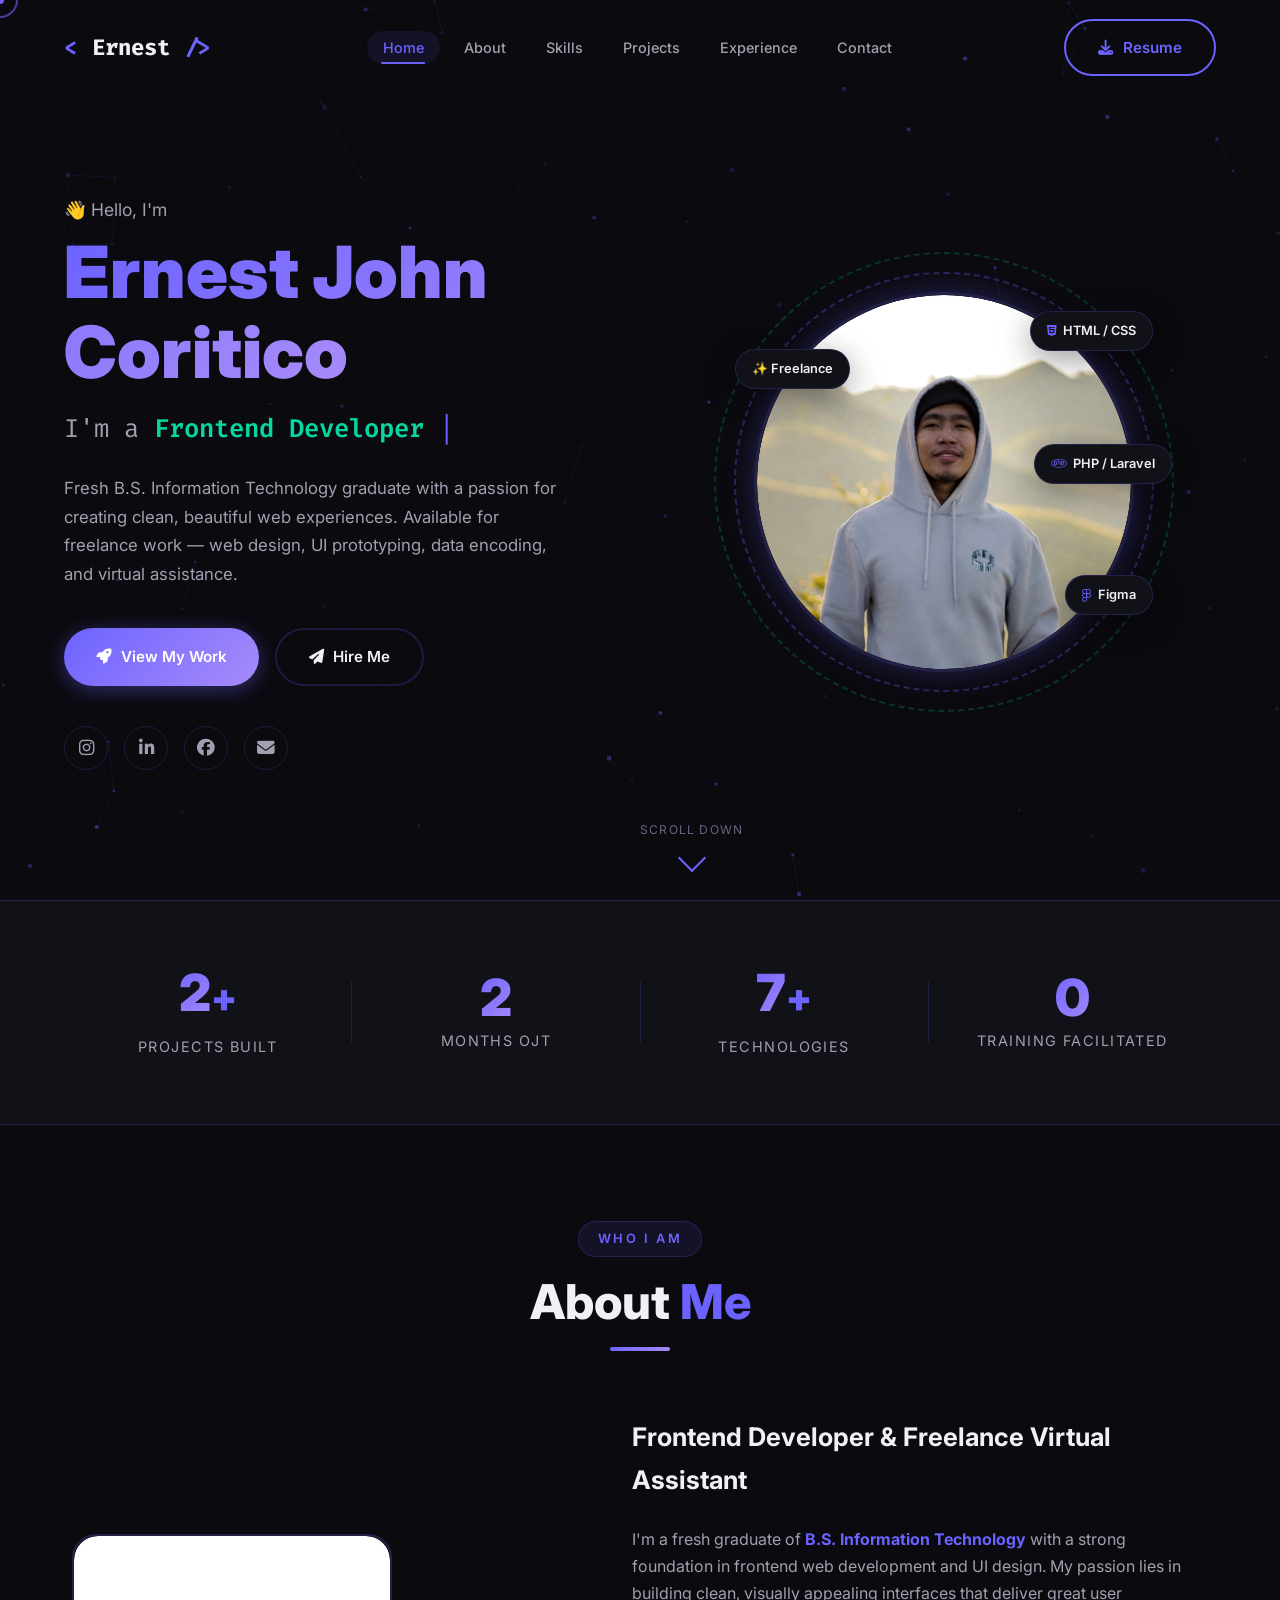
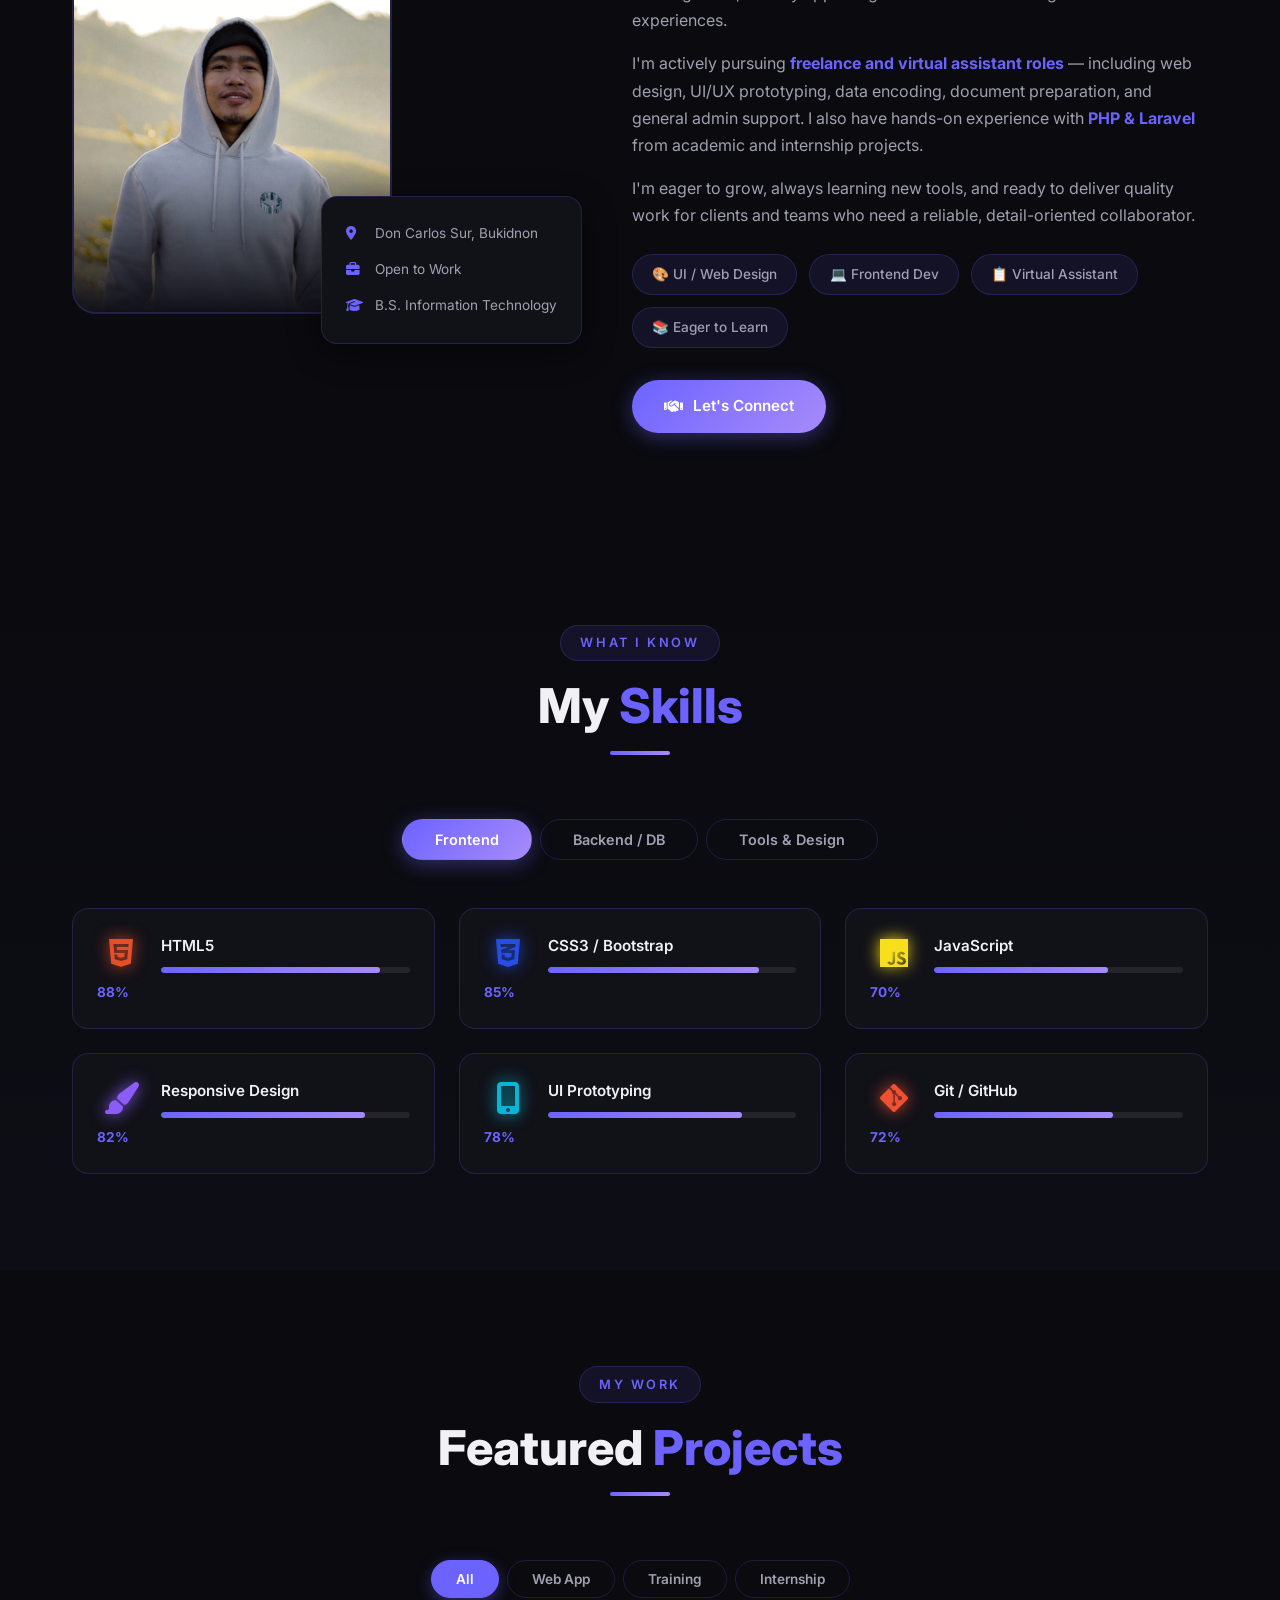
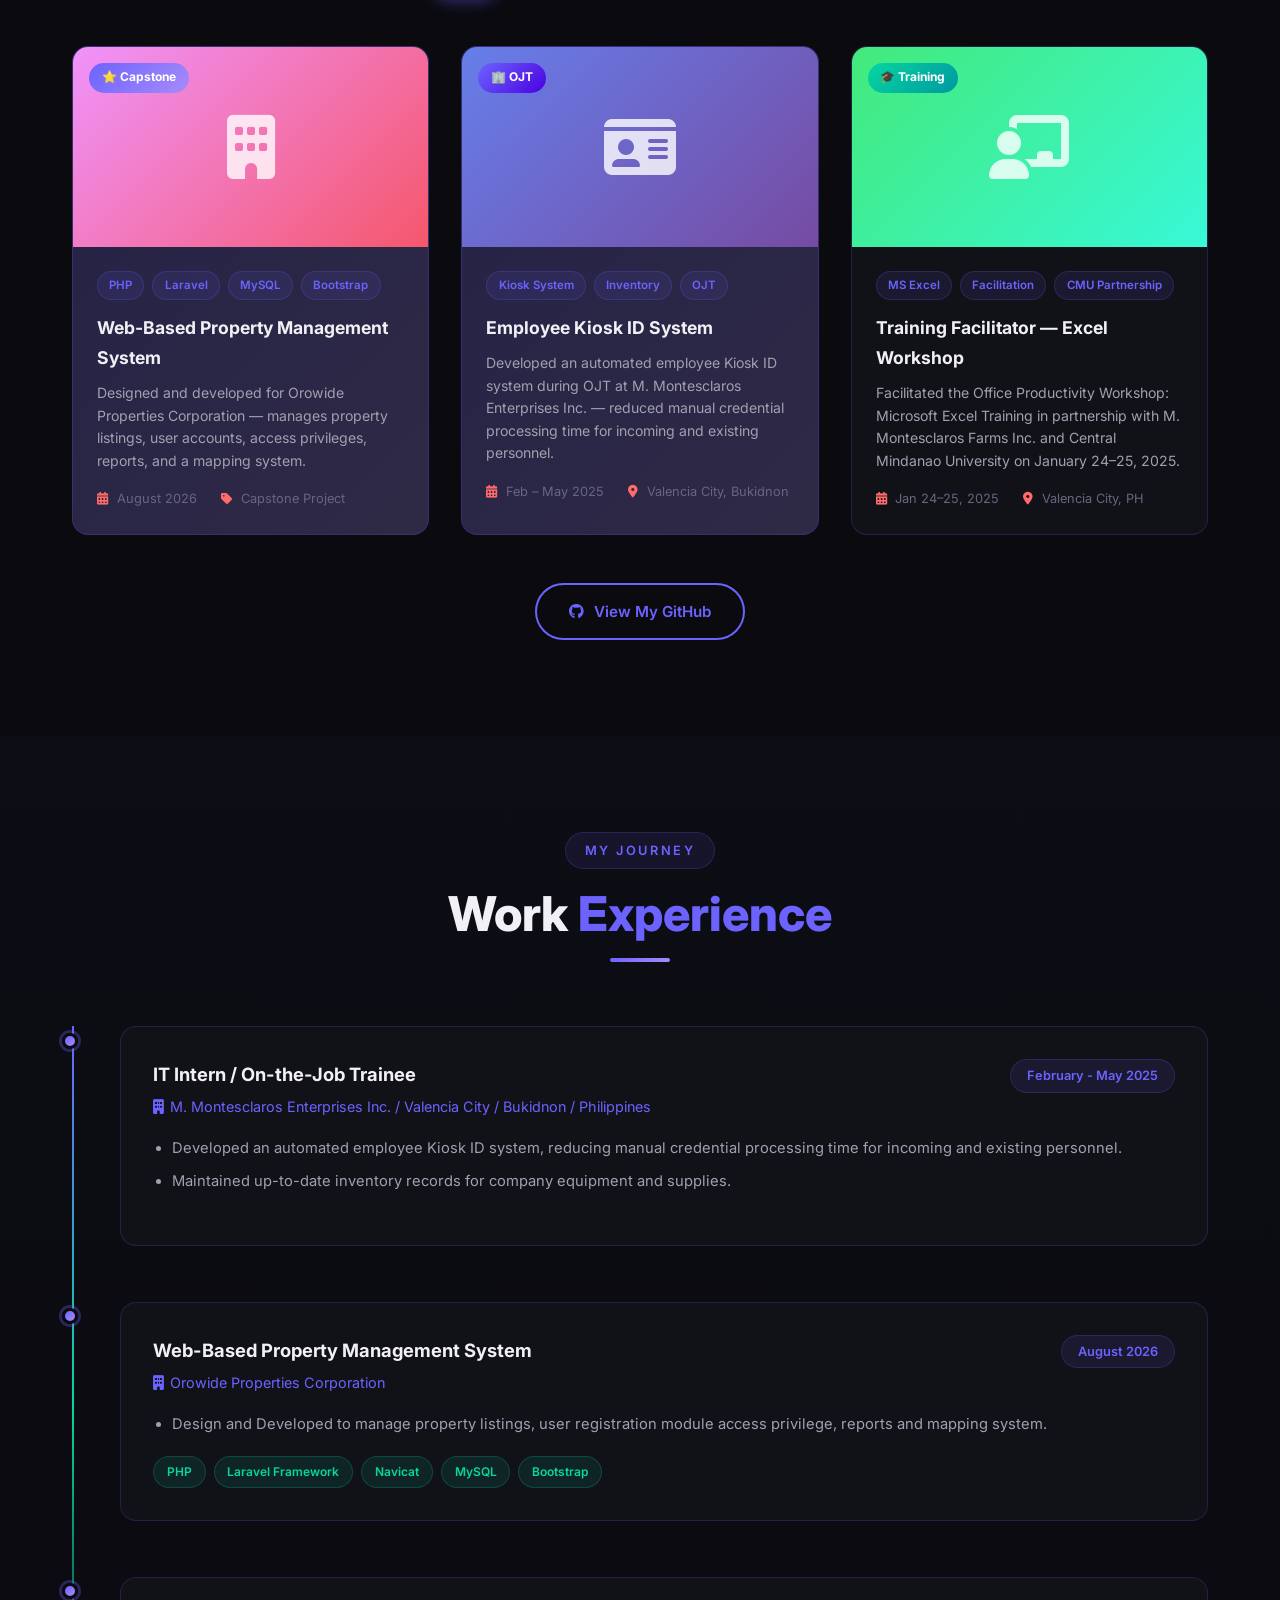
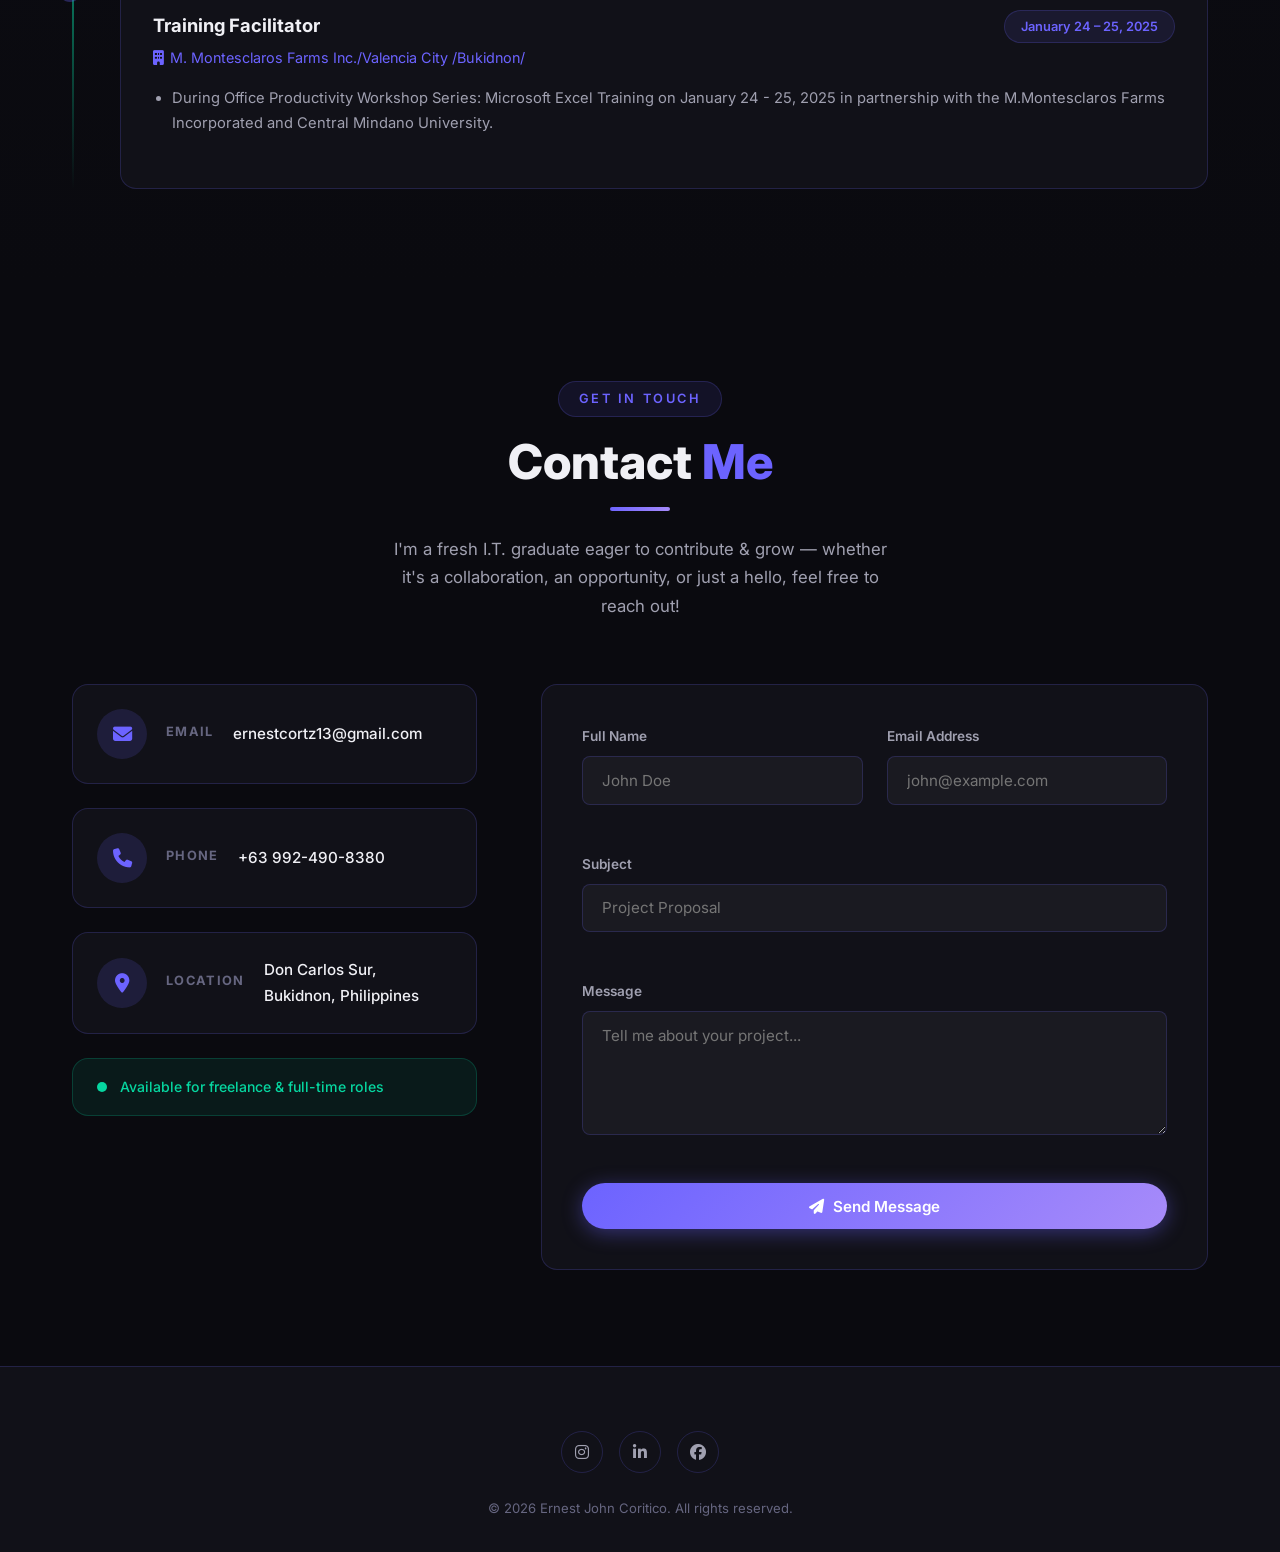
==== commit 81fa8305: "Update portfolio" ====
--- a/index.html
+++ b/index.html
@@ -538,7 +538,7 @@
         <span class="section-tag">Get In Touch</span>
         <h2 class="section-title">Contact <span class="highlight">Me</span></h2>
         <div class="section-line"></div>
-        <p class="section-desc">Have a project in mind? Let's talk and make it happen!</p>
+        <p class="section-desc">I'm a fresh I.T. graduate eager to contribute &amp; grow — whether it's a collaboration, an opportunity, or just a hello, feel free to reach out!</p>
       </div>
       <div class="contact-grid">
         <div class="contact-info">
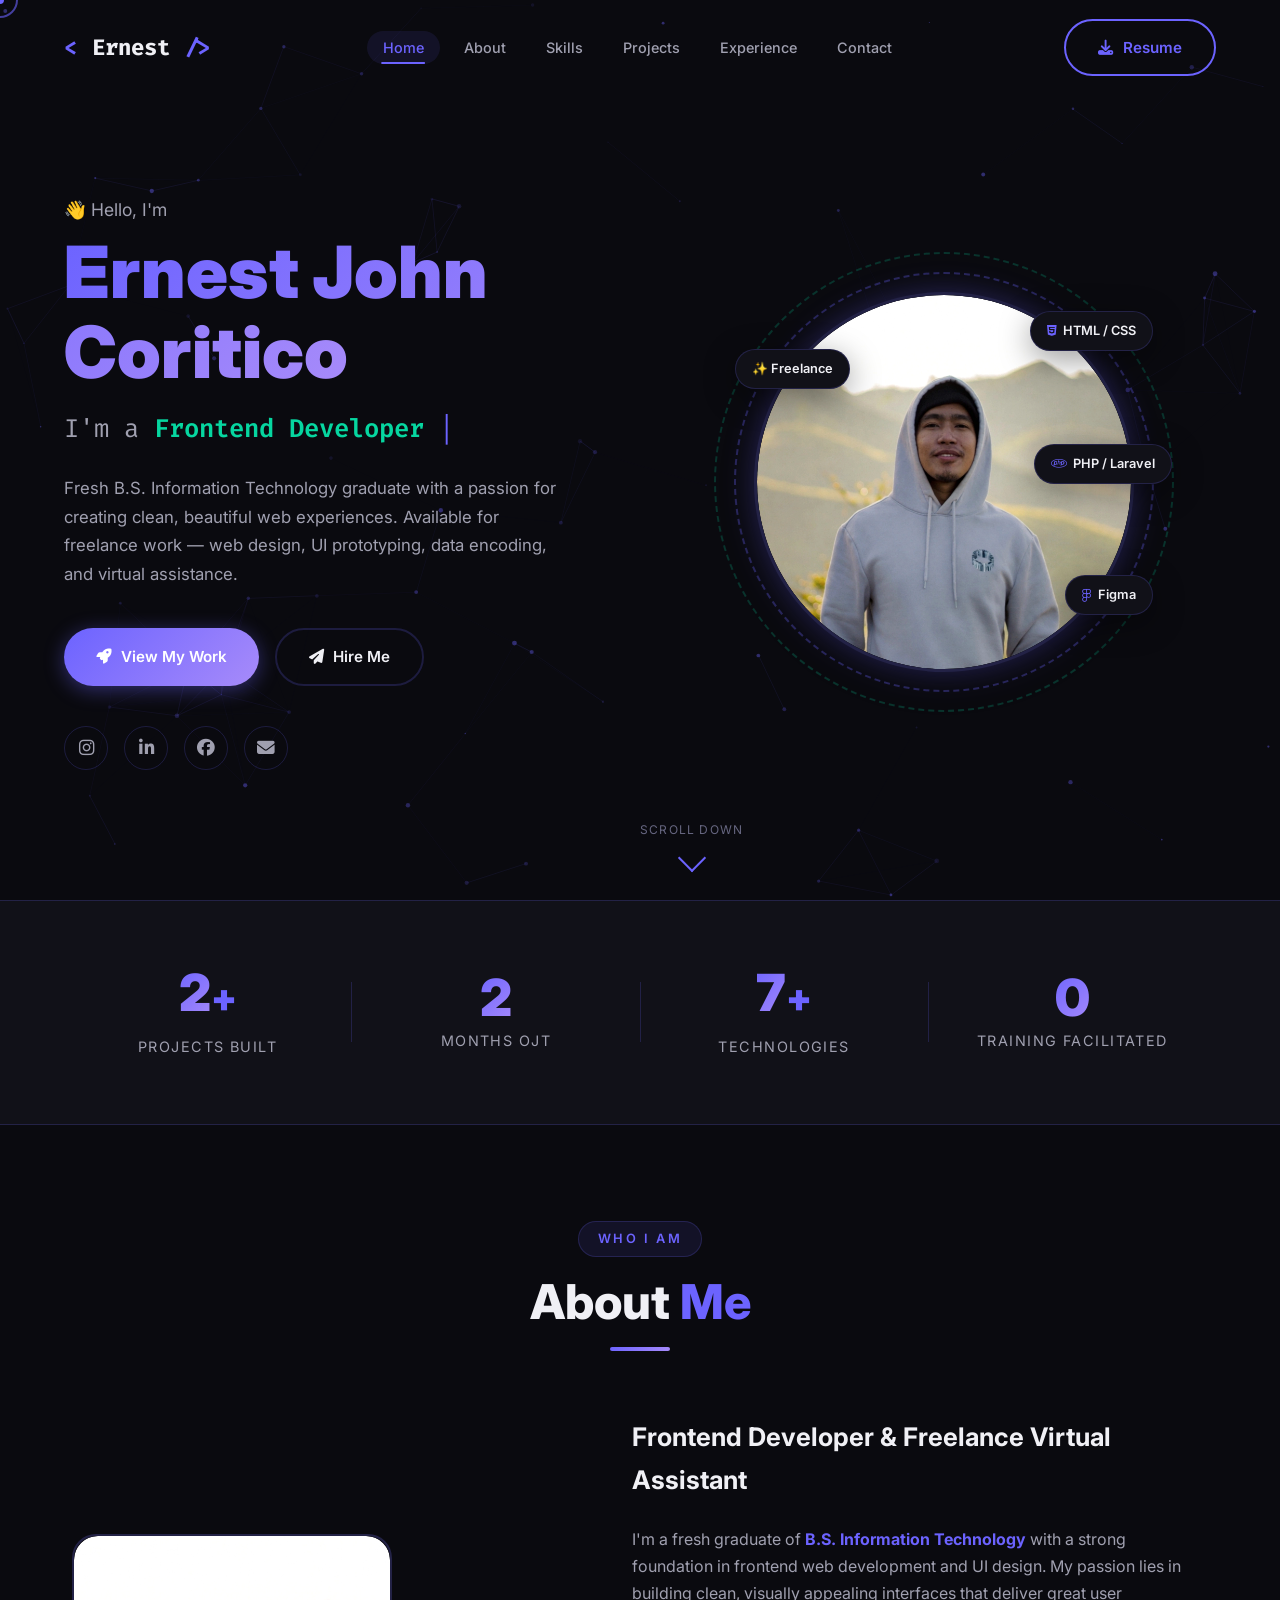
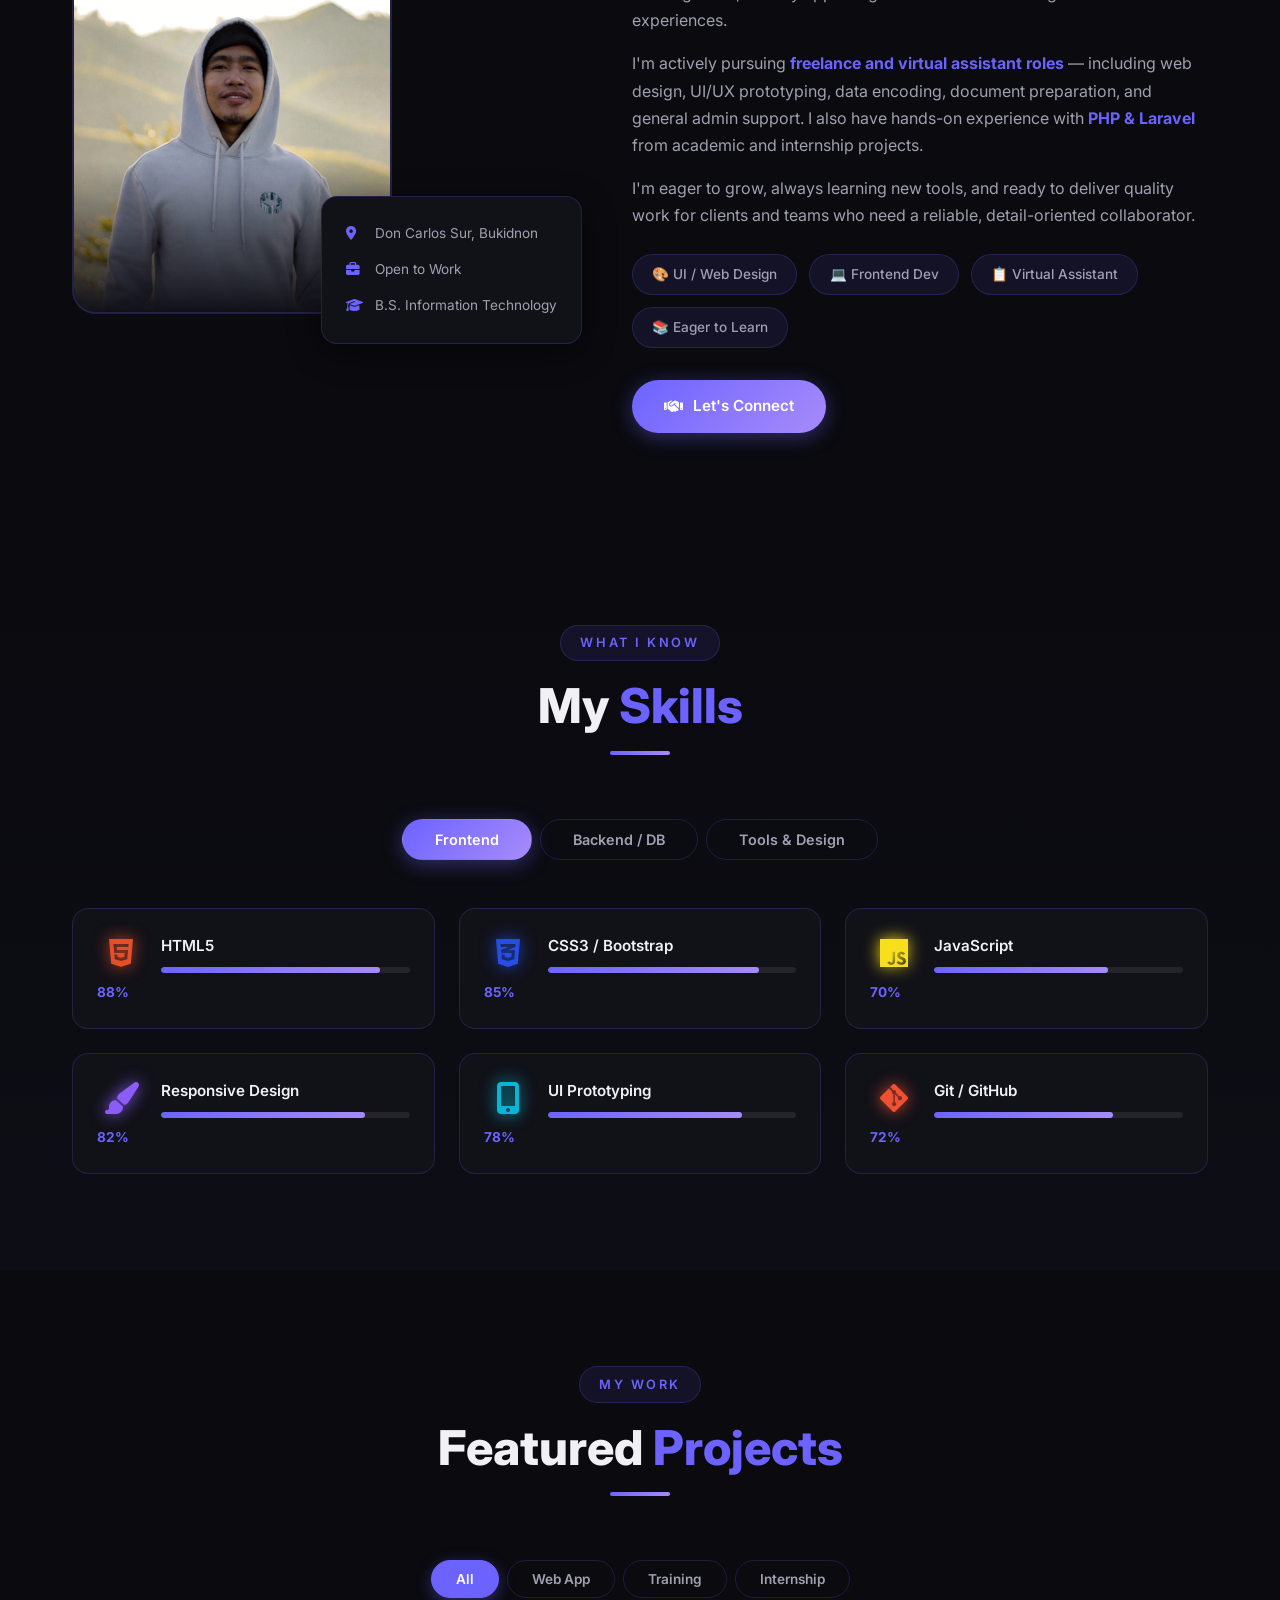
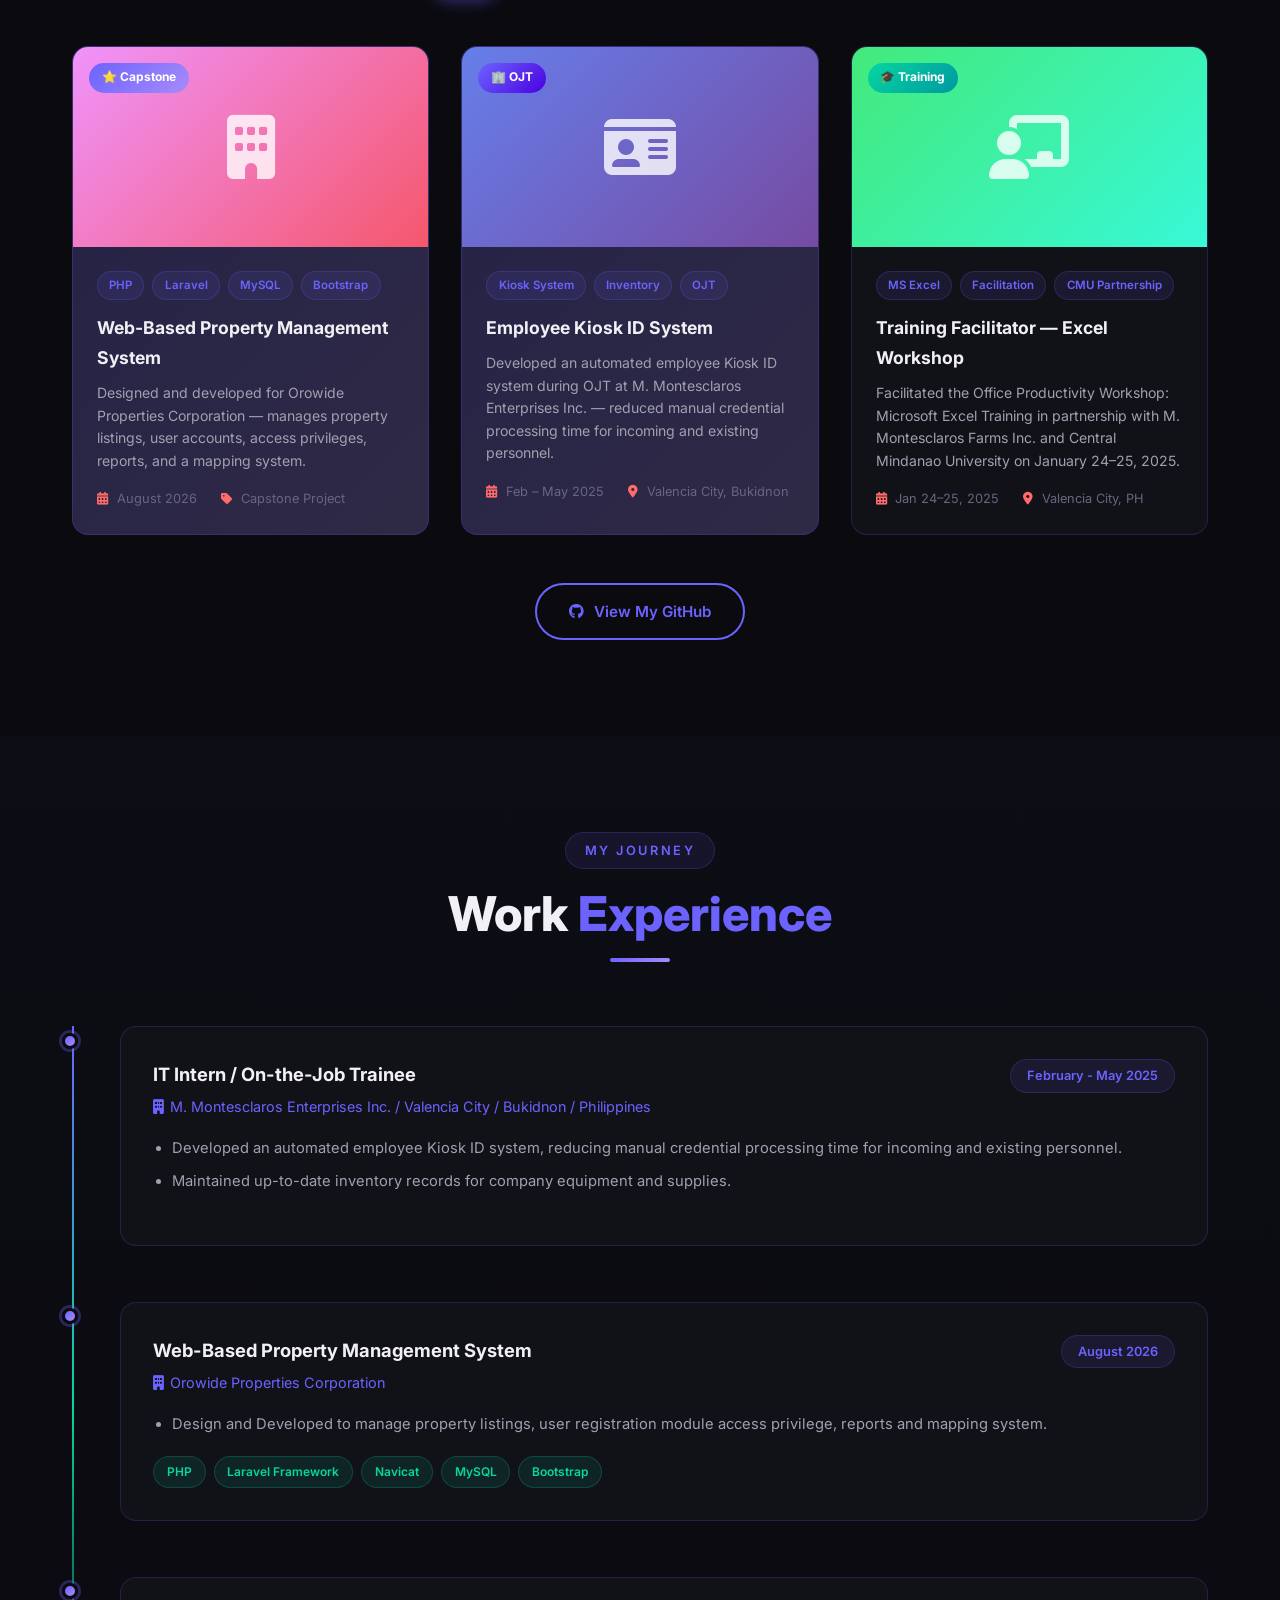
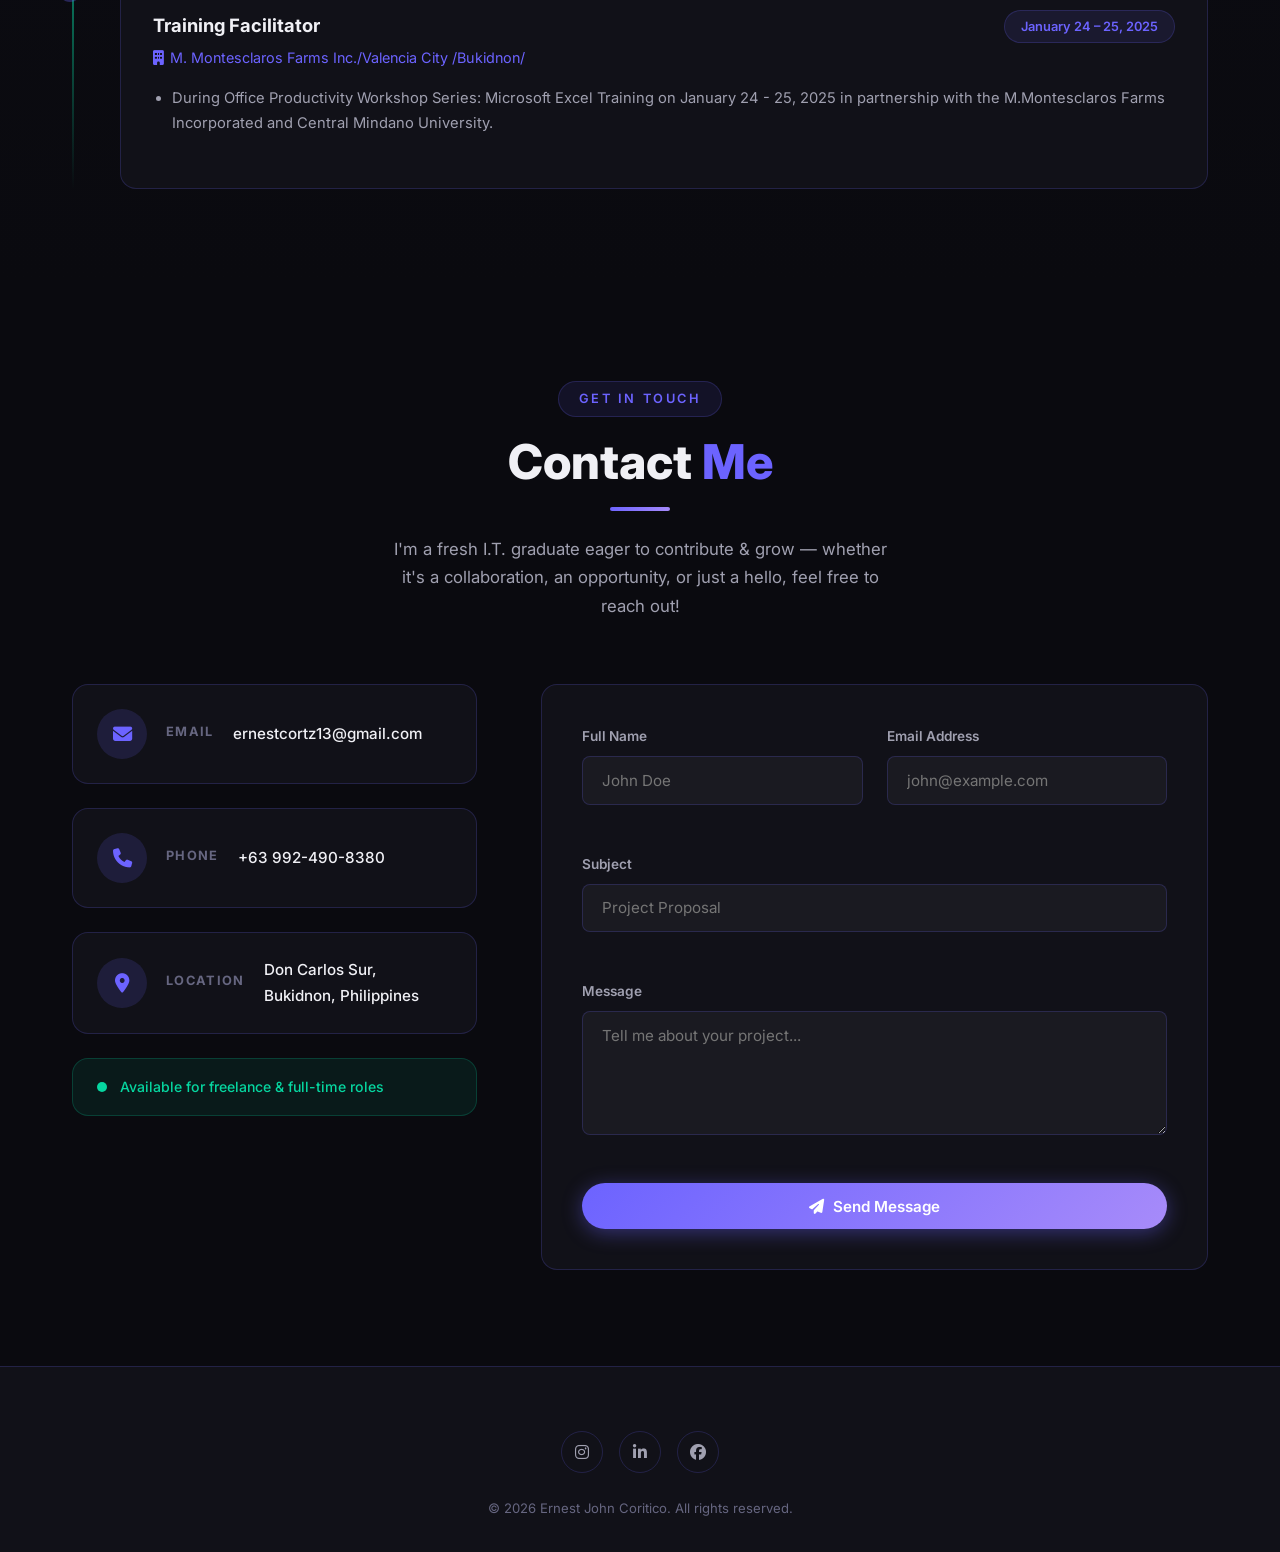
==== commit d28e810a: "Update portfolio" ====
--- a/index.html
+++ b/index.html
@@ -590,7 +590,7 @@
             <i class="fas fa-paper-plane"></i> Send Message
           </button>
           <div class="form-success" id="formSuccess">
-            <i class="fas fa-check-circle"></i> Message sent! I'll get back to you soon.
+            <i class="fas fa-check-circle"></i> Thank you for reaching out! Your message has been received and I'll get back to you as soon as possible. 😊
           </div>
         </form>
       </div>
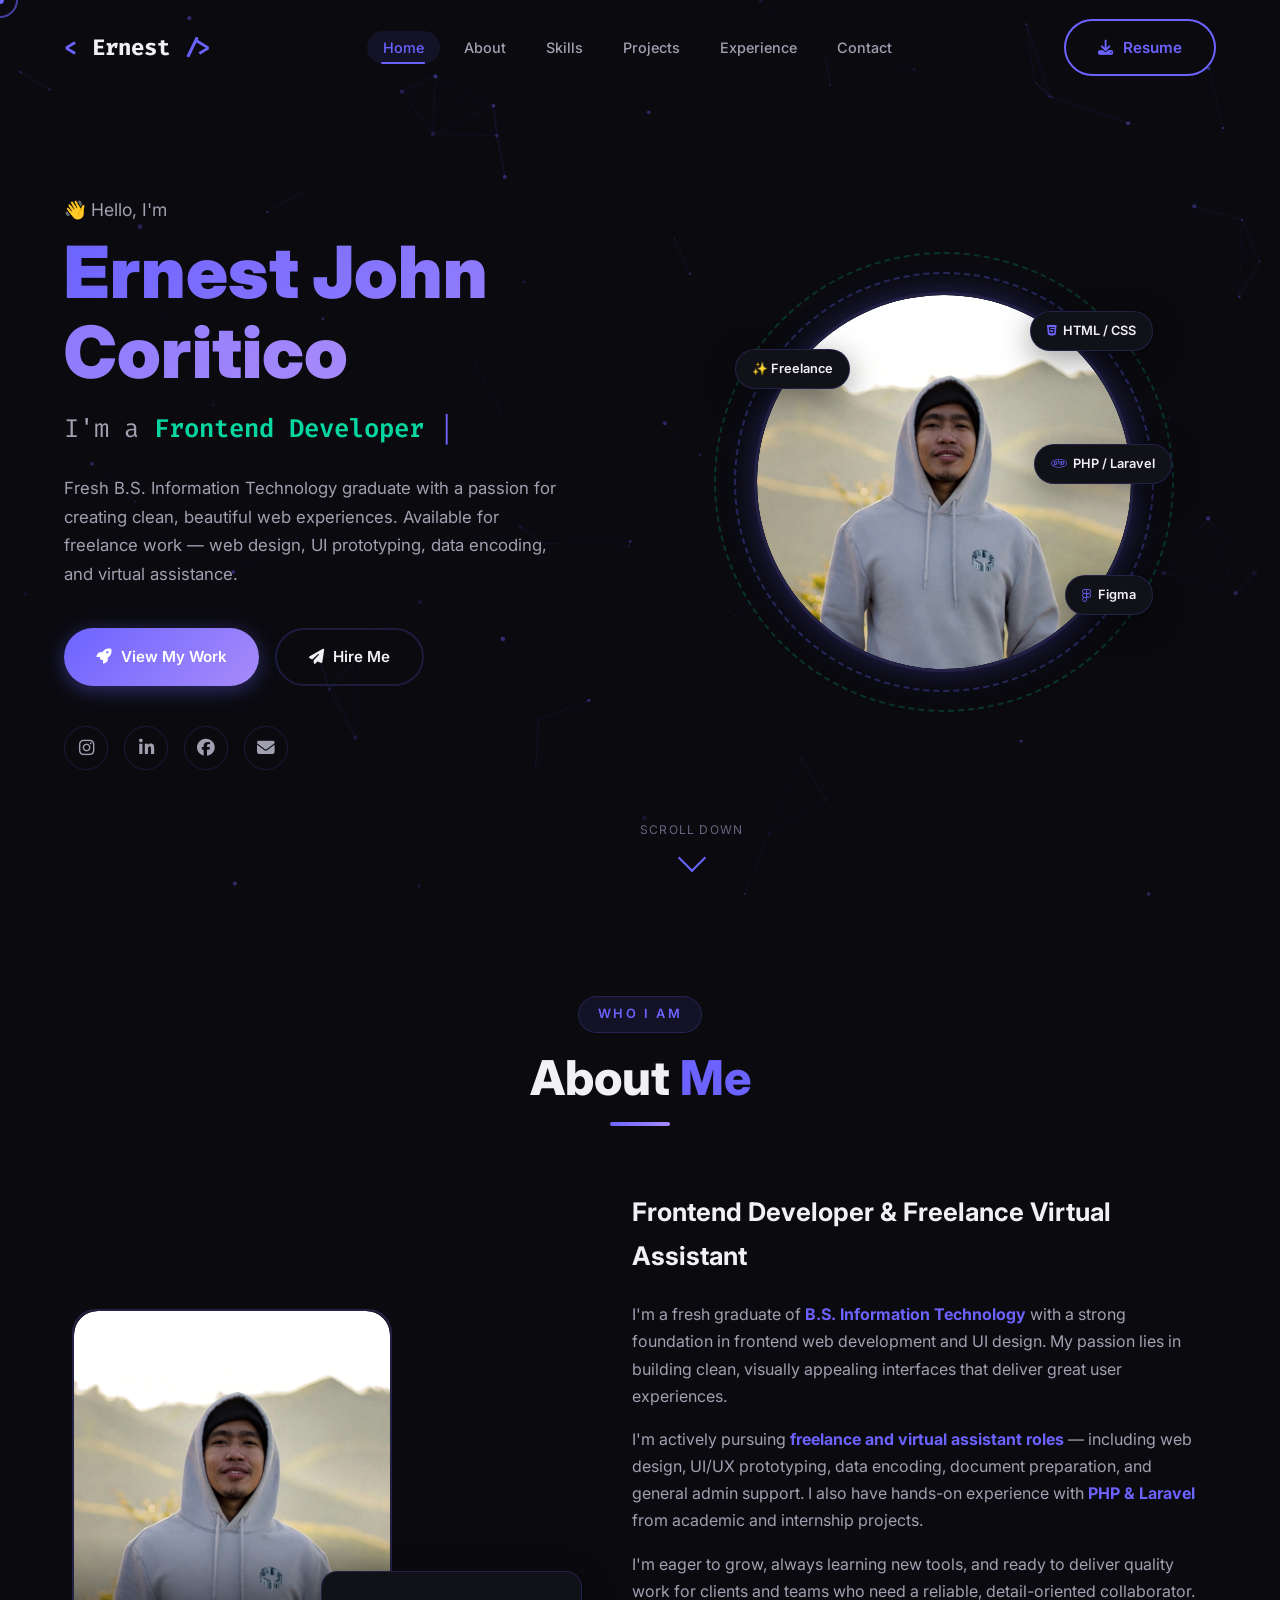
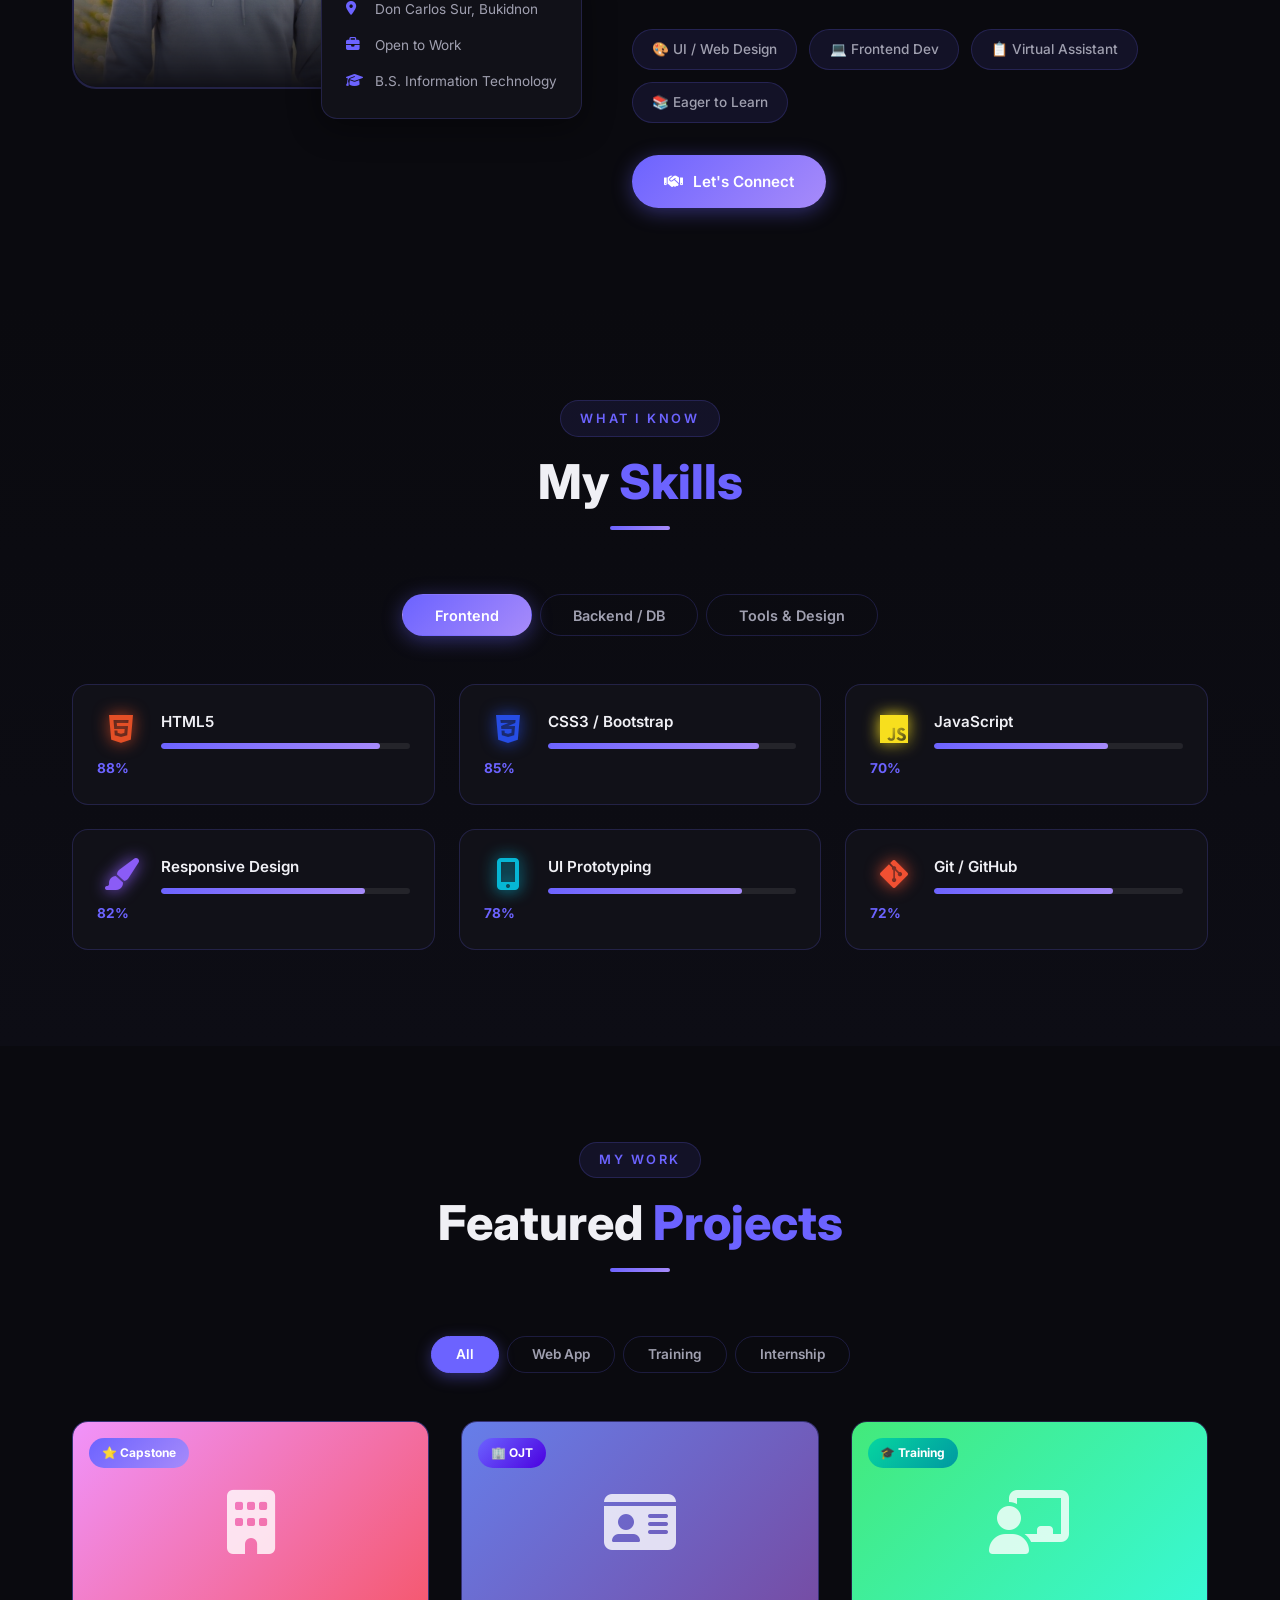
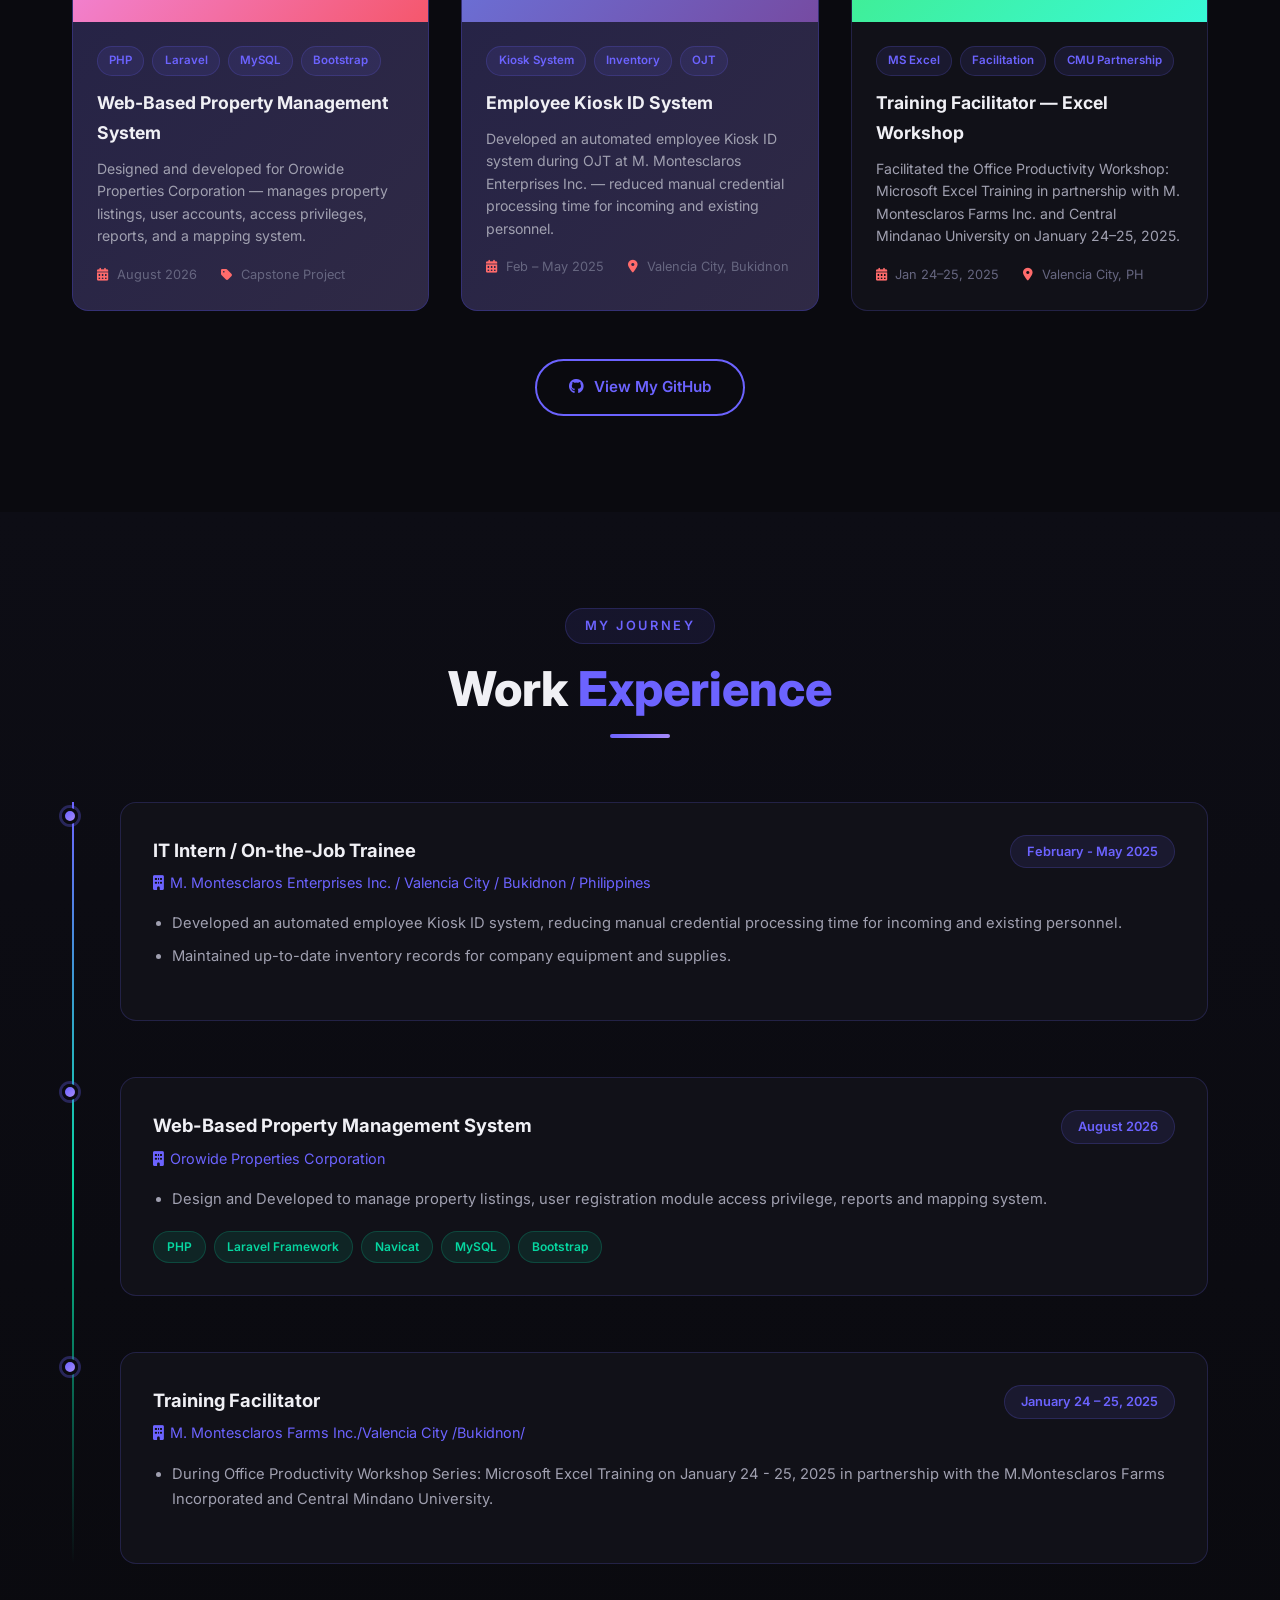
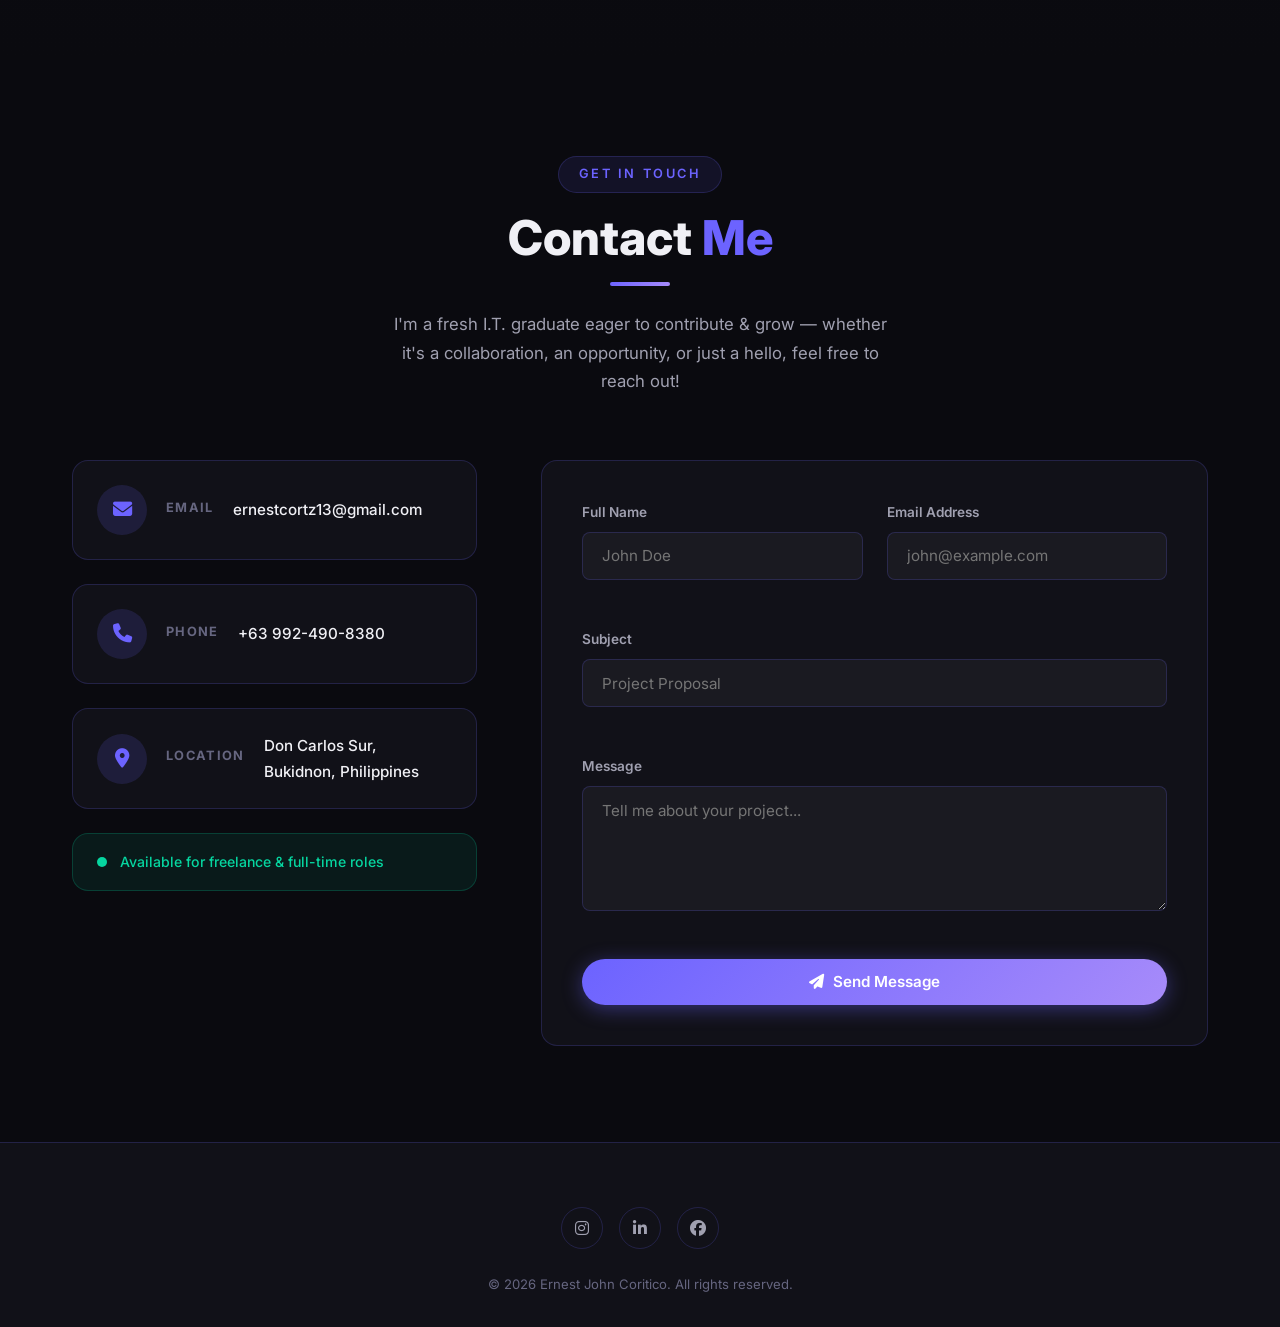
==== commit f88bd610: "Update portfolio" ====
--- a/index.html
+++ b/index.html
@@ -100,7 +100,7 @@
     </div>
   </section>
 
-  <section class="stats-banner">
+  <!-- <section class="stats-banner">
     <div class="stat-item">
       <span class="stat-num" data-target="3">0</span><span>+</span>
       <p>Projects Built</p>
@@ -120,7 +120,7 @@
       <span class="stat-num" data-target="1">0</span>
       <p>Training Facilitated</p>
     </div>
-  </section>
+  </section> -->
 
   <!-- ===== ABOUT SECTION ===== -->
   <section class="about section" id="about">
@@ -538,7 +538,8 @@
         <span class="section-tag">Get In Touch</span>
         <h2 class="section-title">Contact <span class="highlight">Me</span></h2>
         <div class="section-line"></div>
-        <p class="section-desc">I'm a fresh I.T. graduate eager to contribute &amp; grow — whether it's a collaboration, an opportunity, or just a hello, feel free to reach out!</p>
+        <p class="section-desc">I'm a fresh I.T. graduate eager to contribute &amp; grow — whether it's a collaboration,
+          an opportunity, or just a hello, feel free to reach out!</p>
       </div>
       <div class="contact-grid">
         <div class="contact-info">
@@ -590,7 +591,8 @@
             <i class="fas fa-paper-plane"></i> Send Message
           </button>
           <div class="form-success" id="formSuccess">
-            <i class="fas fa-check-circle"></i> Thank you for reaching out! Your message has been received and I'll get back to you as soon as possible. 😊
+            <i class="fas fa-check-circle"></i> Thank you for reaching out! Your message has been received and I'll get
+            back to you as soon as possible. 😊
           </div>
         </form>
       </div>
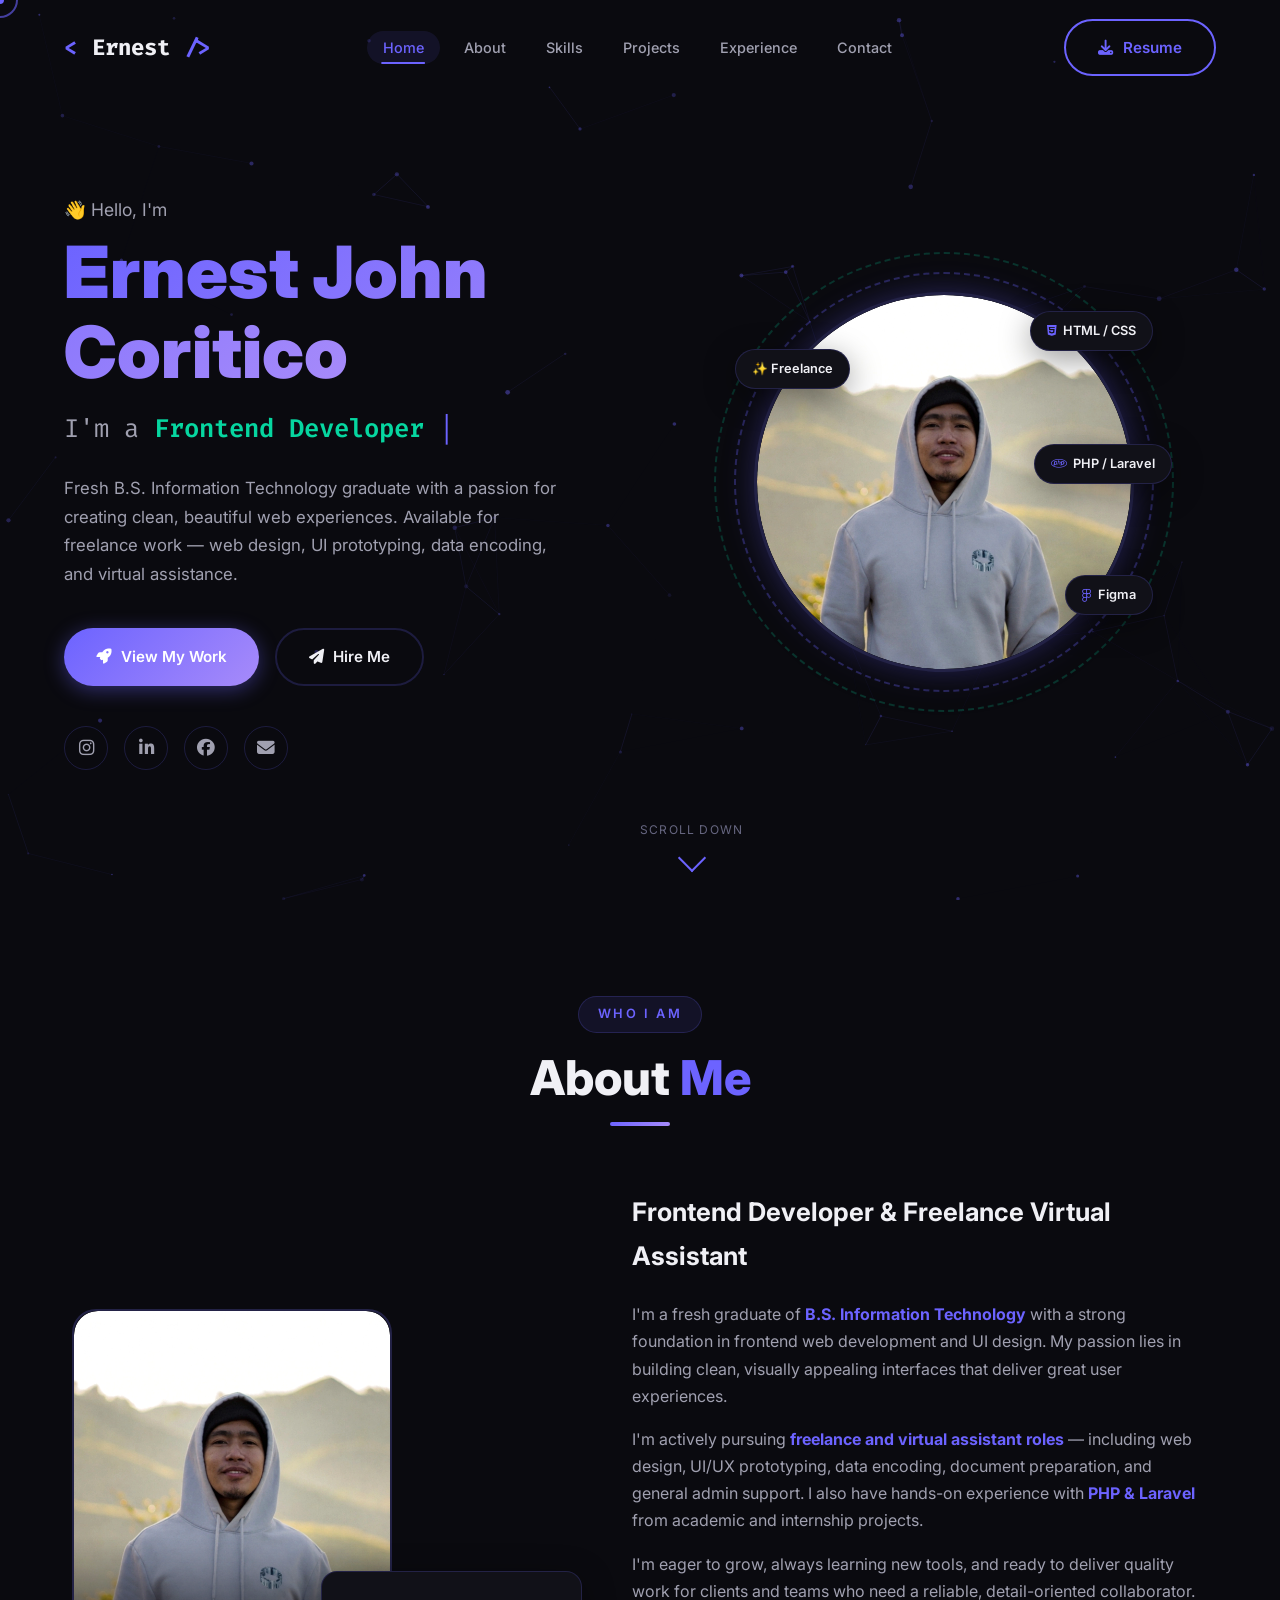
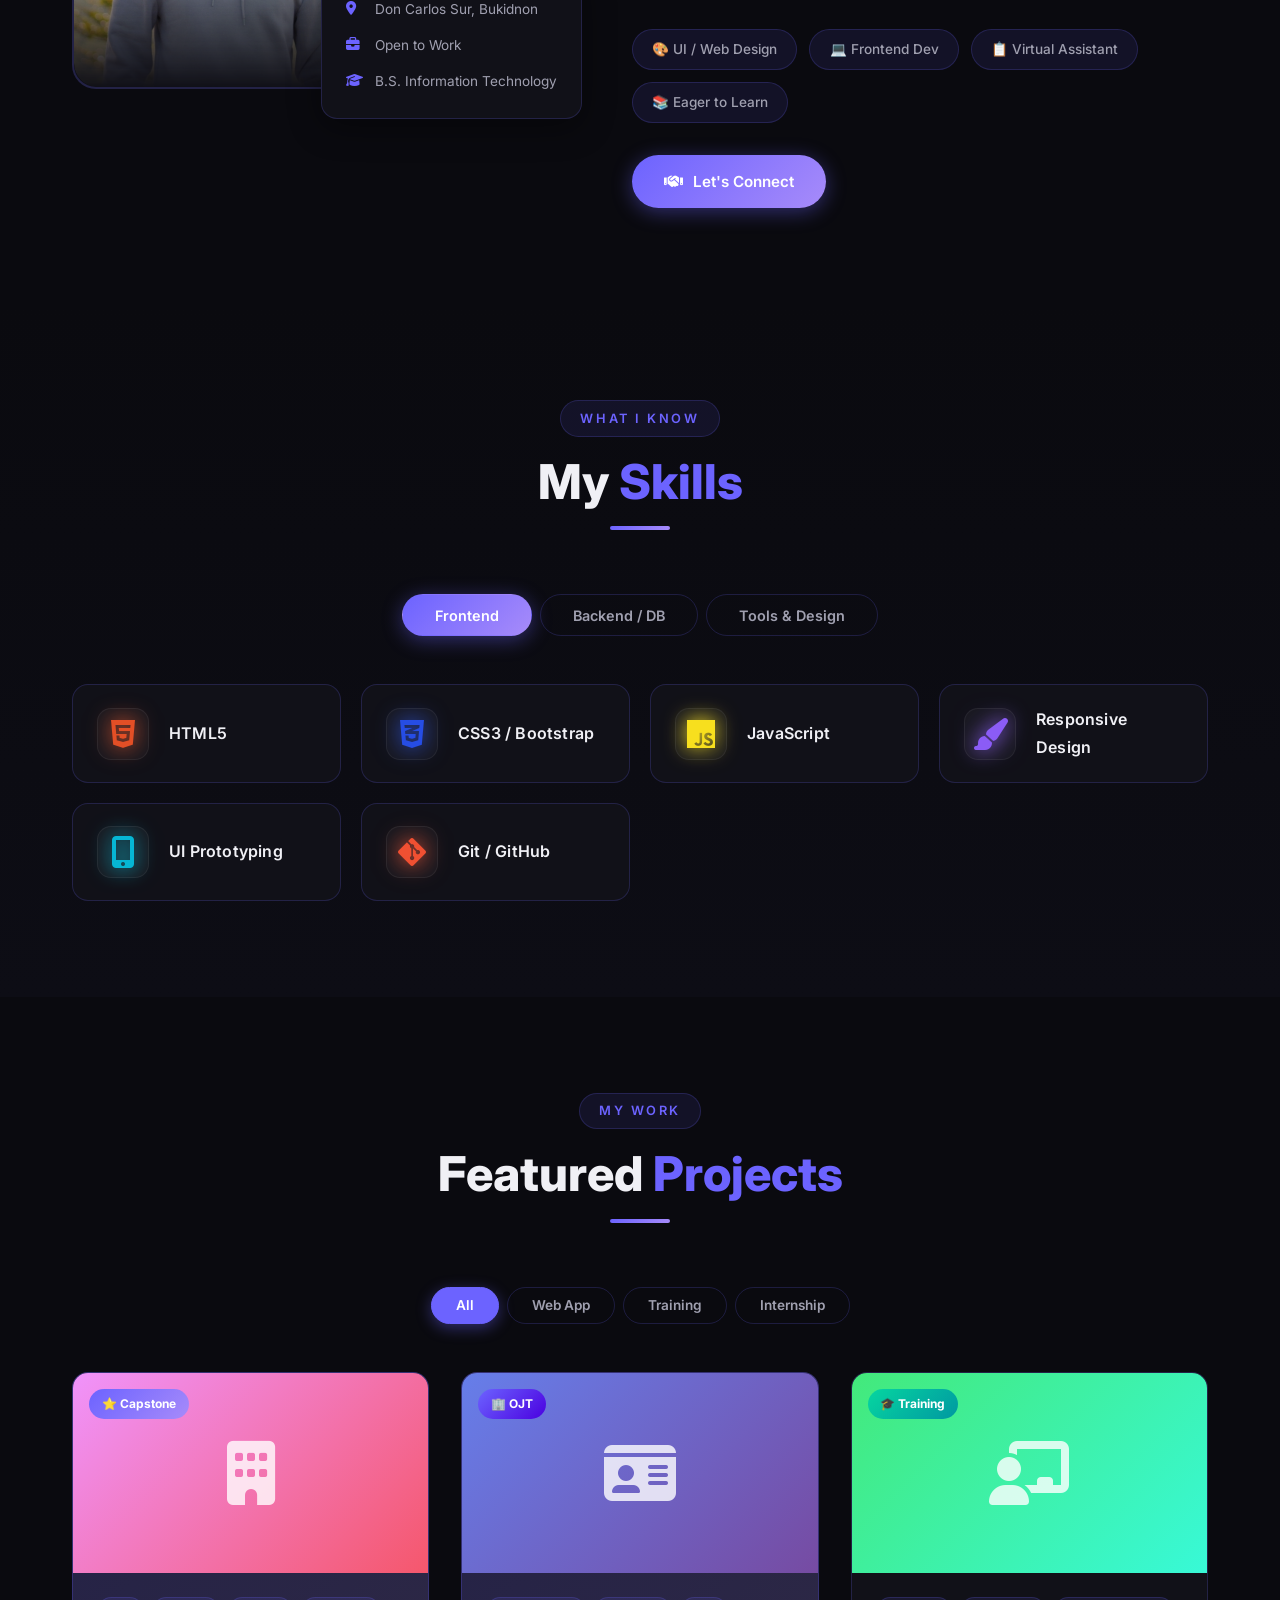
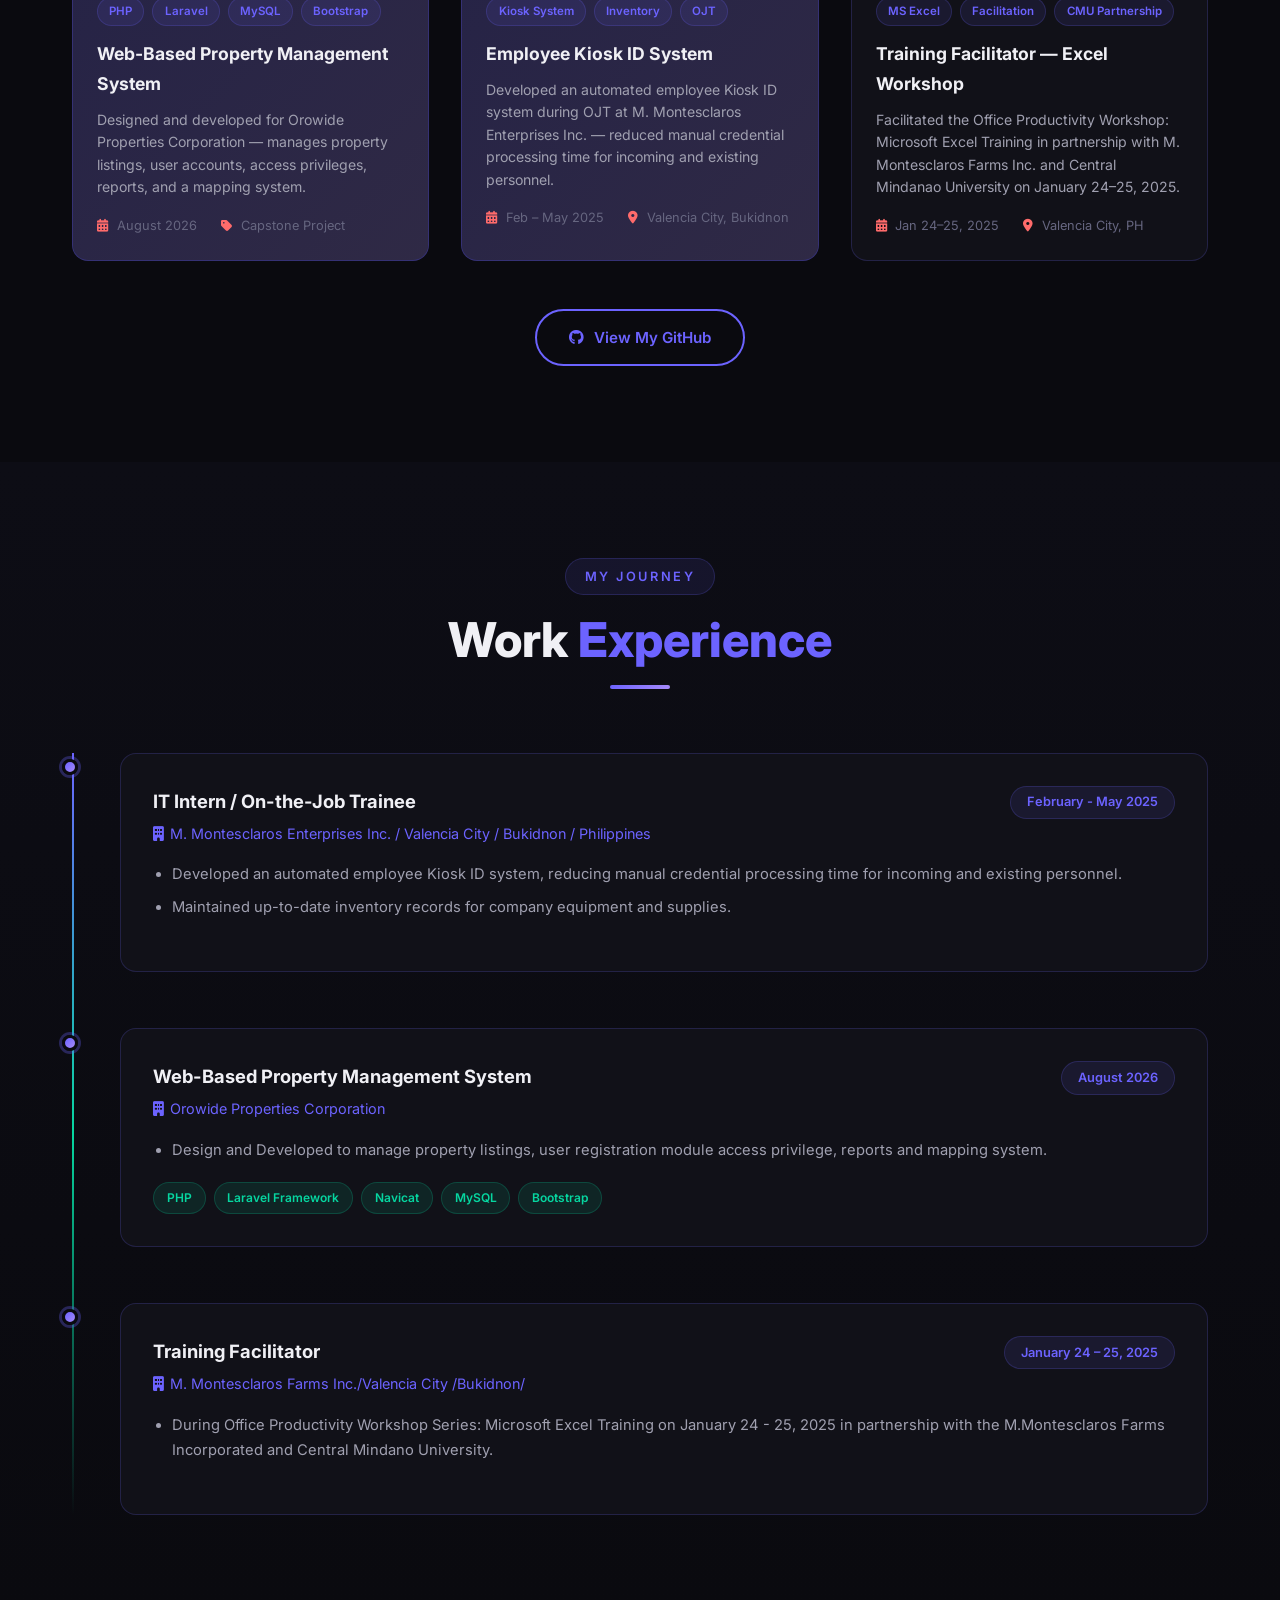
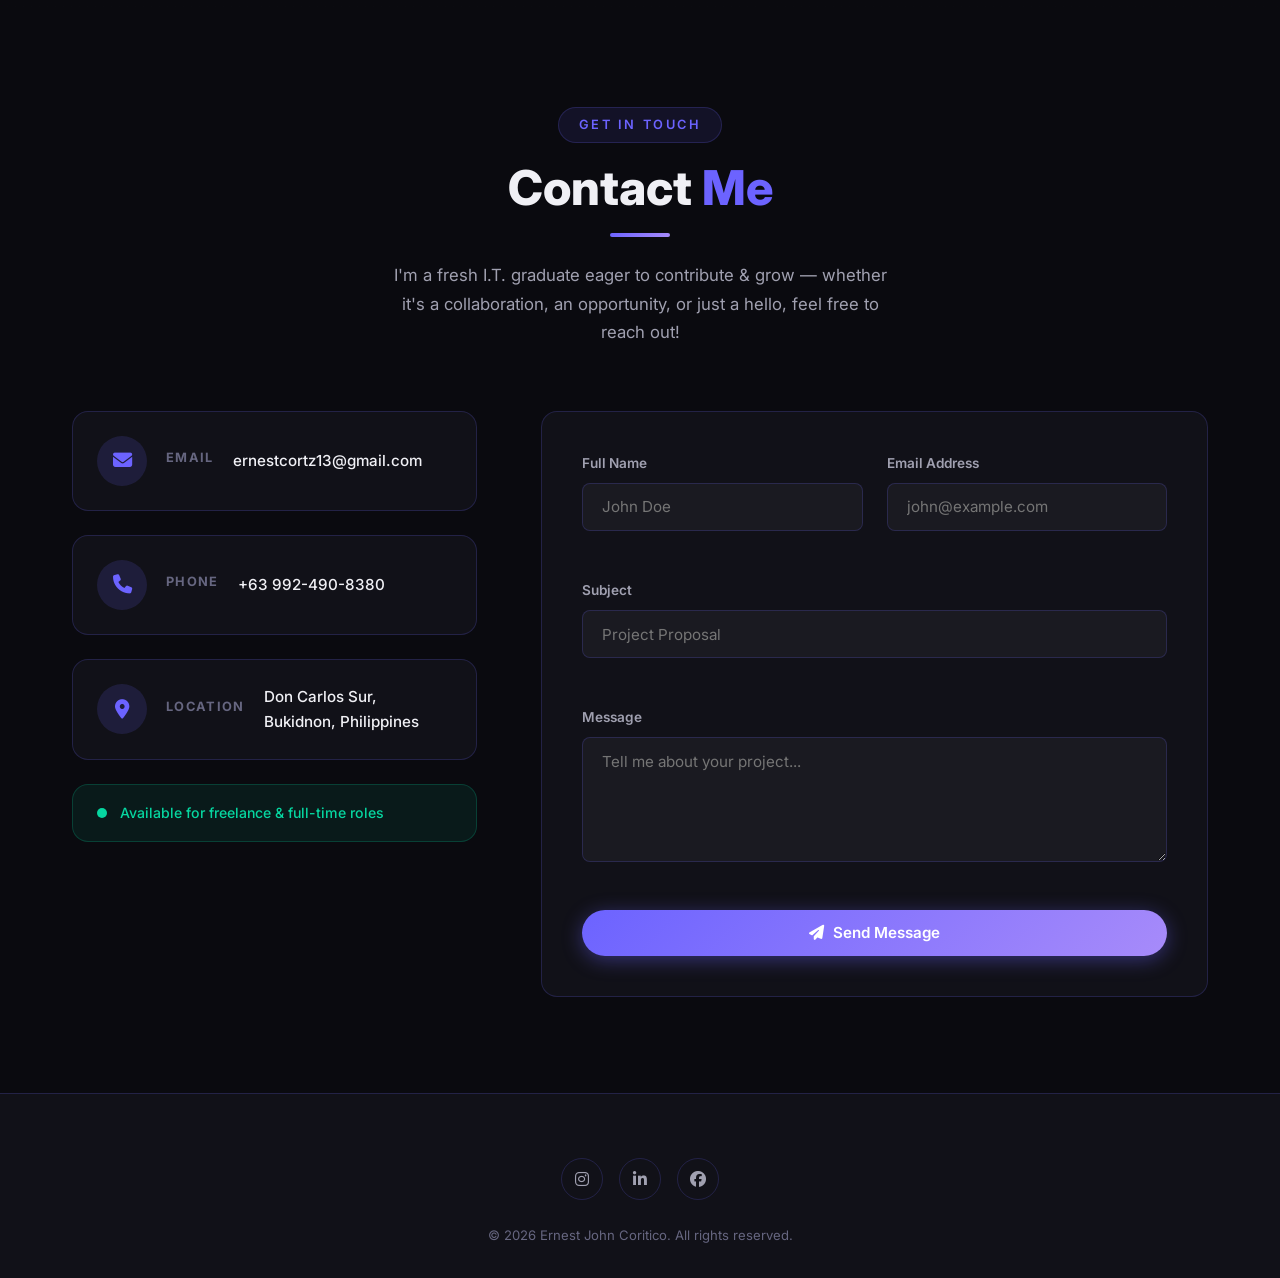
==== commit 82651c78: "Update portfolio" ====
--- a/index.html
+++ b/index.html
@@ -192,50 +192,26 @@
             <div class="skill-card">
               <div class="skill-icon" style="--color: #e34f26"><i class="fab fa-html5"></i></div>
               <span class="skill-name">HTML5</span>
-              <div class="skill-bar">
-                <div class="skill-fill" data-width="88"></div>
-              </div>
-              <span class="skill-pct">88%</span>
             </div>
             <div class="skill-card">
               <div class="skill-icon" style="--color: #264de4"><i class="fab fa-css3-alt"></i></div>
               <span class="skill-name">CSS3 / Bootstrap</span>
-              <div class="skill-bar">
-                <div class="skill-fill" data-width="85"></div>
-              </div>
-              <span class="skill-pct">85%</span>
             </div>
             <div class="skill-card">
               <div class="skill-icon" style="--color: #f7df1e"><i class="fab fa-js"></i></div>
               <span class="skill-name">JavaScript</span>
-              <div class="skill-bar">
-                <div class="skill-fill" data-width="70"></div>
-              </div>
-              <span class="skill-pct">70%</span>
             </div>
             <div class="skill-card">
               <div class="skill-icon" style="--color: #8b5cf6"><i class="fas fa-paint-brush"></i></div>
               <span class="skill-name">Responsive Design</span>
-              <div class="skill-bar">
-                <div class="skill-fill" data-width="82"></div>
-              </div>
-              <span class="skill-pct">82%</span>
             </div>
             <div class="skill-card">
               <div class="skill-icon" style="--color: #06b6d4"><i class="fas fa-mobile-alt"></i></div>
               <span class="skill-name">UI Prototyping</span>
-              <div class="skill-bar">
-                <div class="skill-fill" data-width="78"></div>
-              </div>
-              <span class="skill-pct">78%</span>
             </div>
             <div class="skill-card">
               <div class="skill-icon" style="--color: #f05032"><i class="fab fa-git-alt"></i></div>
               <span class="skill-name">Git / GitHub</span>
-              <div class="skill-bar">
-                <div class="skill-fill" data-width="72"></div>
-              </div>
-              <span class="skill-pct">72%</span>
             </div>
           </div>
         </div>
@@ -245,50 +221,26 @@
             <div class="skill-card">
               <div class="skill-icon" style="--color: #777bb4"><i class="fab fa-php"></i></div>
               <span class="skill-name">PHP</span>
-              <div class="skill-bar">
-                <div class="skill-fill" data-width="75"></div>
-              </div>
-              <span class="skill-pct">75%</span>
             </div>
             <div class="skill-card">
               <div class="skill-icon" style="--color: #ff2d20"><i class="fas fa-fire"></i></div>
               <span class="skill-name">Laravel Framework</span>
-              <div class="skill-bar">
-                <div class="skill-fill" data-width="70"></div>
-              </div>
-              <span class="skill-pct">70%</span>
             </div>
             <div class="skill-card">
               <div class="skill-icon" style="--color: #4479a1"><i class="fas fa-database"></i></div>
               <span class="skill-name">MySQL</span>
-              <div class="skill-bar">
-                <div class="skill-fill" data-width="72"></div>
-              </div>
-              <span class="skill-pct">72%</span>
             </div>
             <div class="skill-card">
               <div class="skill-icon" style="--color: #00618a"><i class="fas fa-table"></i></div>
               <span class="skill-name">Navicat / DB Admin</span>
-              <div class="skill-bar">
-                <div class="skill-fill" data-width="65"></div>
-              </div>
-              <span class="skill-pct">65%</span>
             </div>
             <div class="skill-card">
               <div class="skill-icon" style="--color: #06d6a0"><i class="fas fa-code-branch"></i></div>
               <span class="skill-name">RESTful APIs</span>
-              <div class="skill-bar">
-                <div class="skill-fill" data-width="65"></div>
-              </div>
-              <span class="skill-pct">65%</span>
             </div>
             <div class="skill-card">
               <div class="skill-icon" style="--color: #f7931e"><i class="fas fa-map-marked-alt"></i></div>
               <span class="skill-name">Mapping / GIS Basics</span>
-              <div class="skill-bar">
-                <div class="skill-fill" data-width="60"></div>
-              </div>
-              <span class="skill-pct">60%</span>
             </div>
           </div>
         </div>
@@ -298,50 +250,26 @@
             <div class="skill-card">
               <div class="skill-icon" style="--color: #f24e1e"><i class="fab fa-figma"></i></div>
               <span class="skill-name">Figma</span>
-              <div class="skill-bar">
-                <div class="skill-fill" data-width="78"></div>
-              </div>
-              <span class="skill-pct">78%</span>
             </div>
             <div class="skill-card">
               <div class="skill-icon" style="--color: #00c4cc"><i class="fas fa-palette"></i></div>
               <span class="skill-name">Canva</span>
-              <div class="skill-bar">
-                <div class="skill-fill" data-width="85"></div>
-              </div>
-              <span class="skill-pct">85%</span>
             </div>
             <div class="skill-card">
               <div class="skill-icon" style="--color: #217346"><i class="fas fa-file-excel"></i></div>
               <span class="skill-name">MS Excel / Sheets</span>
-              <div class="skill-bar">
-                <div class="skill-fill" data-width="80"></div>
-              </div>
-              <span class="skill-pct">80%</span>
             </div>
             <div class="skill-card">
               <div class="skill-icon" style="--color: #2b579a"><i class="fas fa-file-word"></i></div>
               <span class="skill-name">MS Word / Docs</span>
-              <div class="skill-bar">
-                <div class="skill-fill" data-width="85"></div>
-              </div>
-              <span class="skill-pct">85%</span>
             </div>
             <div class="skill-card">
               <div class="skill-icon" style="--color: #d83b01"><i class="fas fa-file-powerpoint"></i></div>
               <span class="skill-name">PowerPoint / Slides</span>
-              <div class="skill-bar">
-                <div class="skill-fill" data-width="80"></div>
-              </div>
-              <span class="skill-pct">80%</span>
             </div>
             <div class="skill-card">
               <div class="skill-icon" style="--color: #f05032"><i class="fab fa-git-alt"></i></div>
               <span class="skill-name">Git / GitHub</span>
-              <div class="skill-bar">
-                <div class="skill-fill" data-width="72"></div>
-              </div>
-              <span class="skill-pct">72%</span>
             </div>
           </div>
         </div>
--- a/css/style.css
+++ b/css/style.css
@@ -627,62 +627,65 @@
 .tab-content.active { display: block; }
 .skills-grid {
   display: grid;
-  grid-template-columns: repeat(auto-fit, minmax(280px, 1fr));
-  gap: 1.5rem;
+  grid-template-columns: repeat(auto-fit, minmax(260px, 1fr));
+  gap: 1.25rem;
 }
 .skill-card {
   background: var(--bg-card);
   border: 1px solid var(--border);
   border-radius: var(--radius-md);
-  padding: 1.5rem;
-  transition: var(--transition);
-  display: grid;
-  grid-template-columns: auto 1fr auto;
-  grid-template-rows: auto auto;
-  gap: 0.5rem 1rem;
-  align-items: center;
+  padding: 1.35rem 1.5rem;
+  transition: var(--transition);
+  display: flex;
+  align-items: center;
+  gap: 1.25rem;
+  position: relative;
+  overflow: hidden;
+}
+.skill-card::before {
+  content: '';
+  position: absolute;
+  left: 0;
+  top: 0;
+  width: 4px;
+  height: 100%;
+  background: var(--color, var(--primary));
+  opacity: 0;
+  transition: opacity 0.3s ease;
 }
 .skill-card:hover {
   background: var(--bg-card-hover);
   border-color: var(--border-hover);
   transform: translateY(-4px);
-  box-shadow: var(--shadow-card);
+  box-shadow: 0 12px 30px rgba(0, 0, 0, 0.45), 0 0 20px -4px var(--color, rgba(108, 99, 255, 0.3));
+}
+.skill-card:hover::before {
+  opacity: 1;
 }
 .skill-icon {
   font-size: 2rem;
   color: var(--color, var(--primary));
-  grid-row: span 2;
-  width: 48px;
+  width: 52px;
+  height: 52px;
+  border-radius: 14px;
+  background: rgba(255, 255, 255, 0.03);
+  border: 1px solid rgba(255, 255, 255, 0.06);
   display: flex;
   align-items: center;
   justify-content: center;
-  filter: drop-shadow(0 0 8px var(--color, var(--primary)));
+  flex-shrink: 0;
+  filter: drop-shadow(0 0 10px var(--color, var(--primary)));
+  transition: transform 0.3s ease, background 0.3s ease;
+}
+.skill-card:hover .skill-icon {
+  transform: scale(1.1);
+  background: rgba(255, 255, 255, 0.06);
 }
 .skill-name {
   font-weight: 600;
-  font-size: 0.95rem;
+  font-size: 1rem;
   color: var(--text-primary);
-  align-self: end;
-}
-.skill-pct {
-  font-size: 0.85rem;
-  font-weight: 700;
-  color: var(--primary);
-  align-self: end;
-}
-.skill-bar {
-  grid-column: 2 / 4;
-  height: 6px;
-  background: rgba(255,255,255,0.08);
-  border-radius: var(--radius-full);
-  overflow: hidden;
-}
-.skill-fill {
-  height: 100%;
-  background: var(--gradient-primary);
-  border-radius: var(--radius-full);
-  width: 0;
-  transition: width 1.2s cubic-bezier(0.4, 0, 0.2, 1);
+  letter-spacing: 0.2px;
 }
 
 /* ================================================
@@ -1159,5 +1162,7 @@
   .section { padding: 4rem 0; }
   .badge { display: none; }
   .skills-tabs { flex-direction: column; align-items: center; }
+  .skills-grid { grid-template-columns: 1fr; gap: 1rem; }
+  .skill-card { padding: 1.1rem 1.25rem; }
   .projects-grid { grid-template-columns: 1fr; }
 }
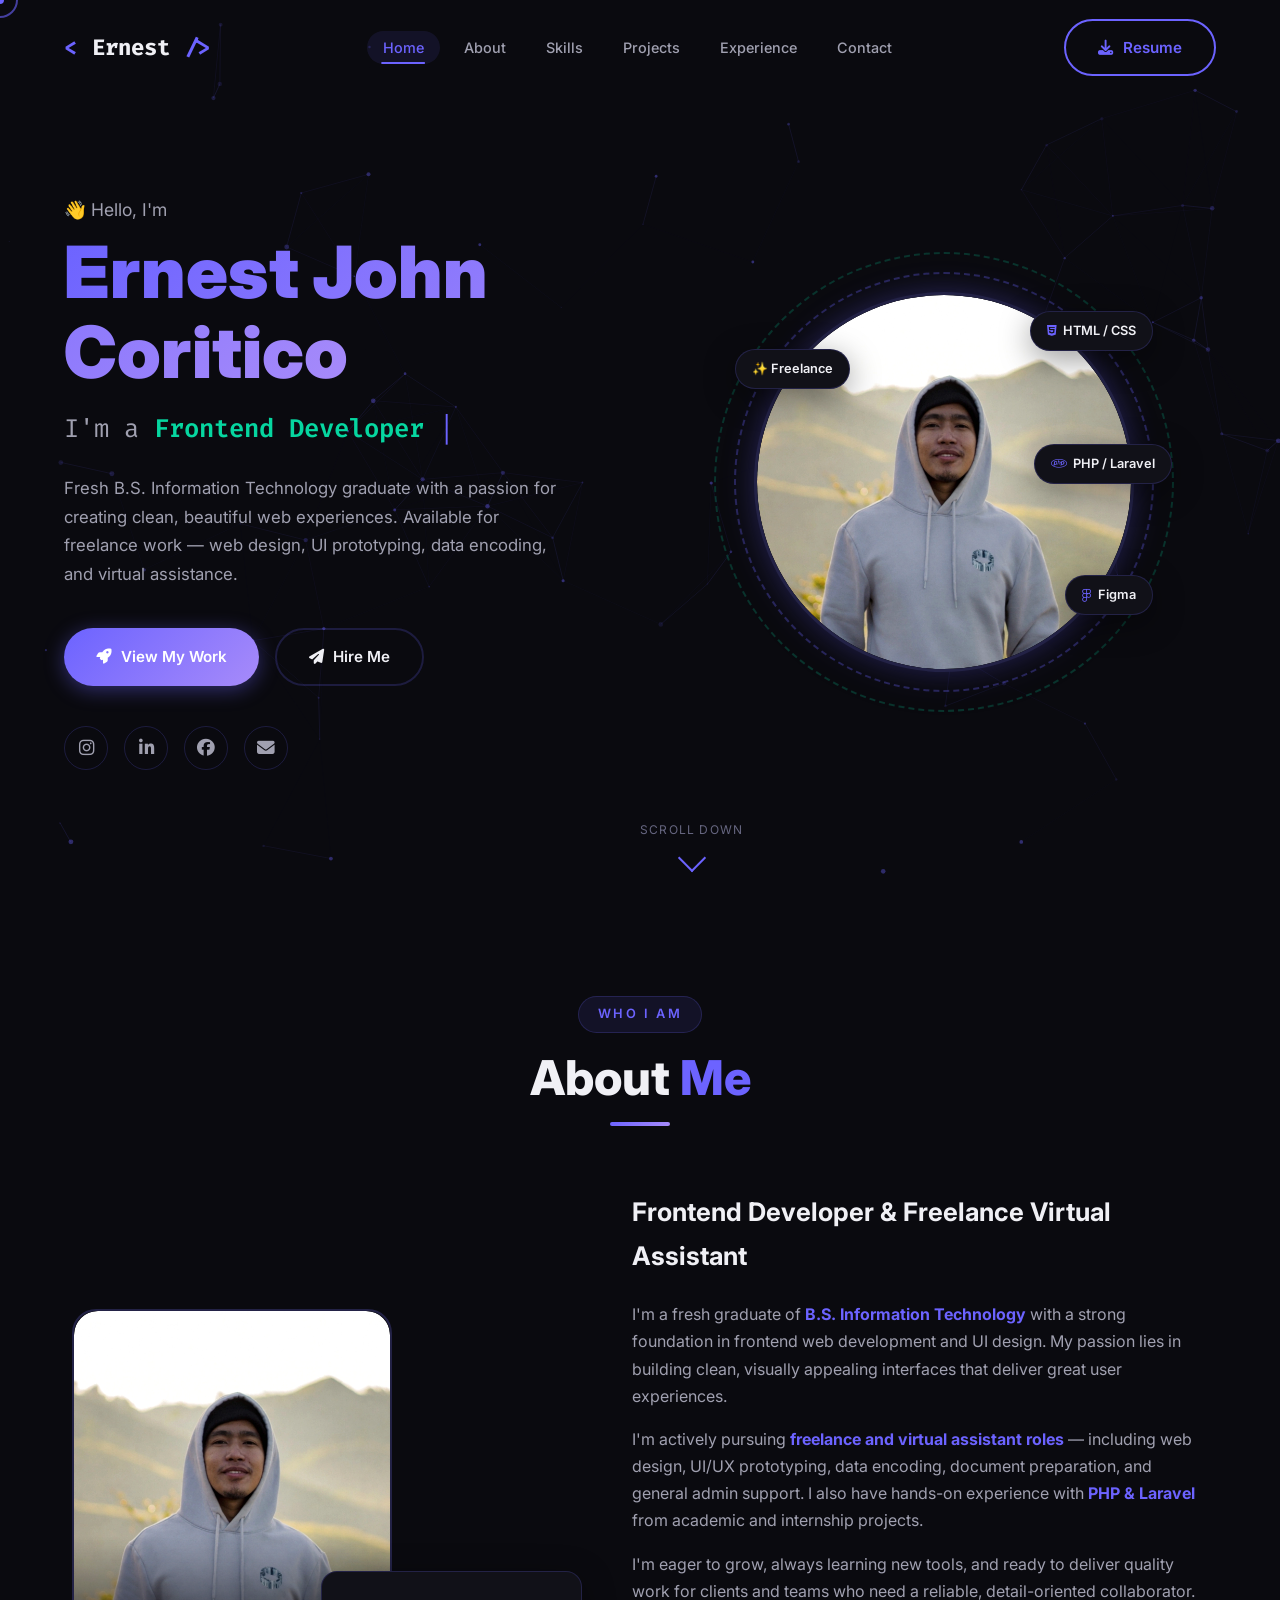
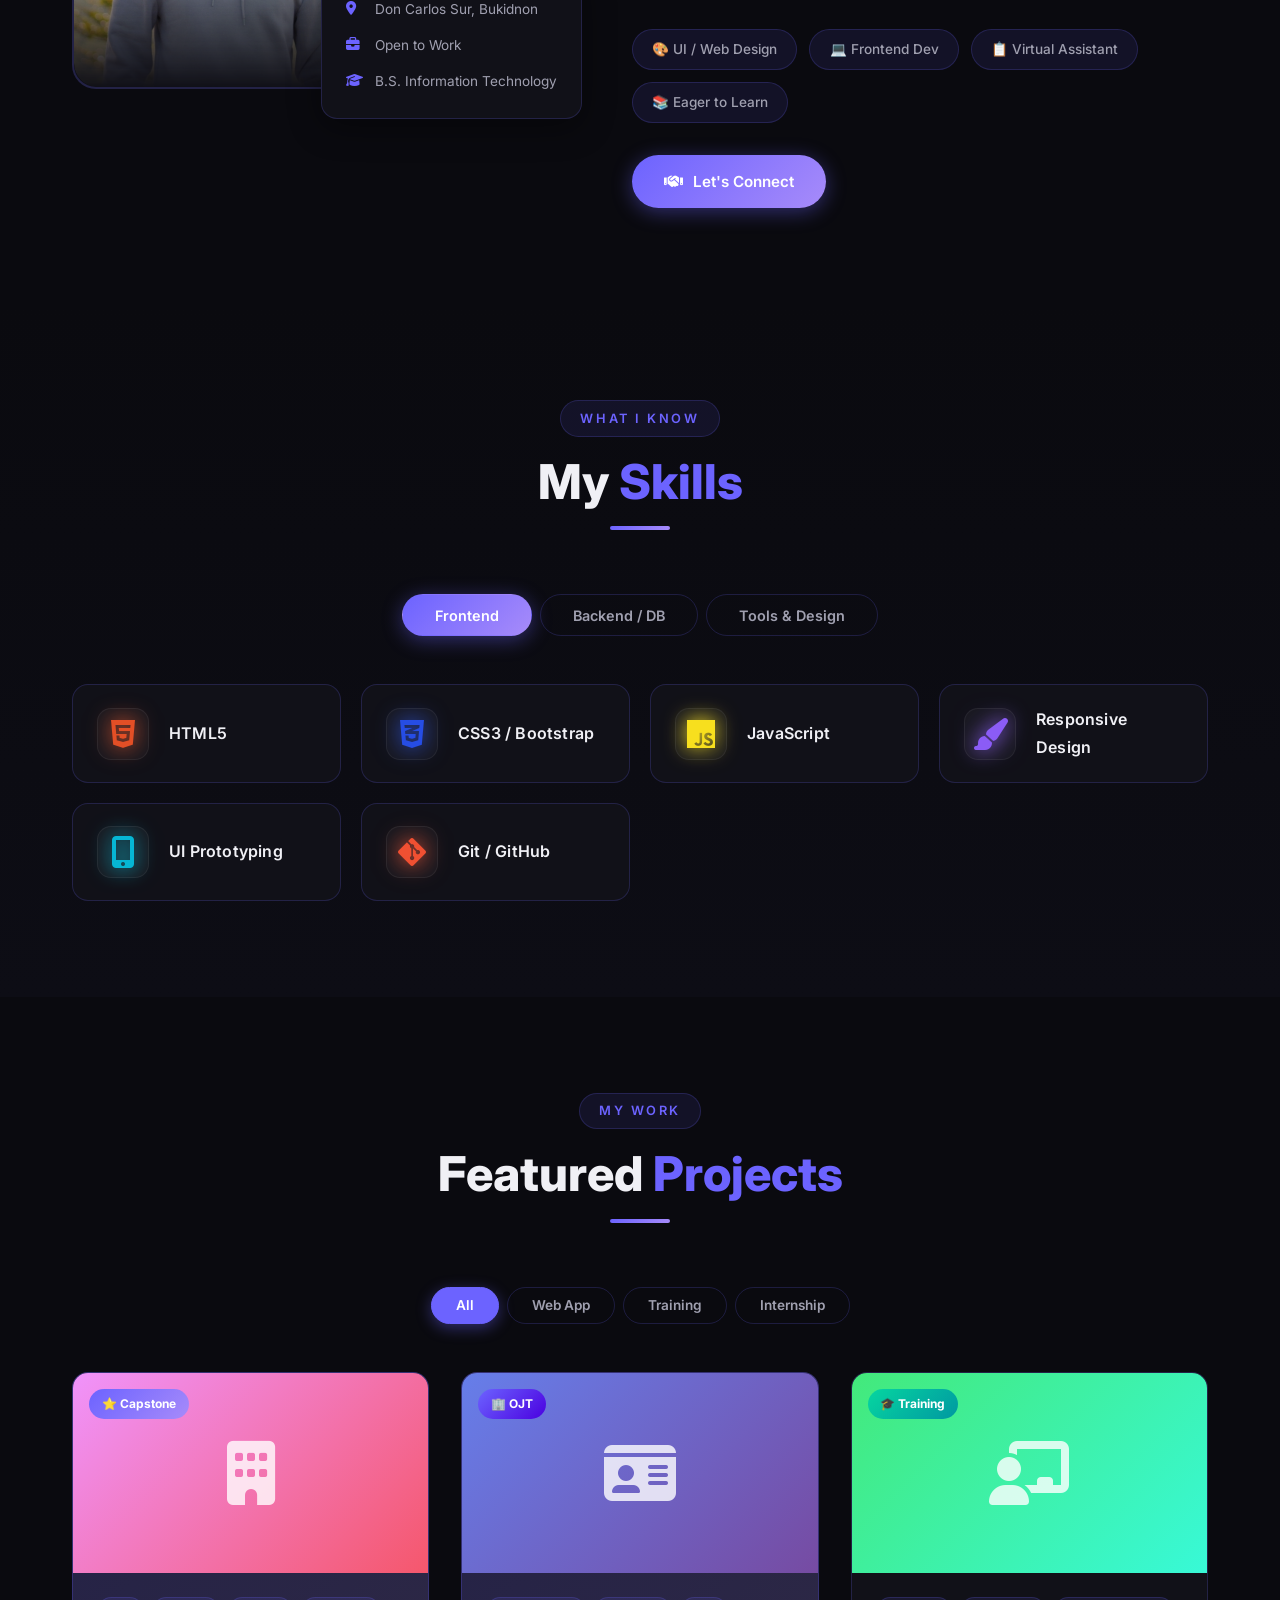
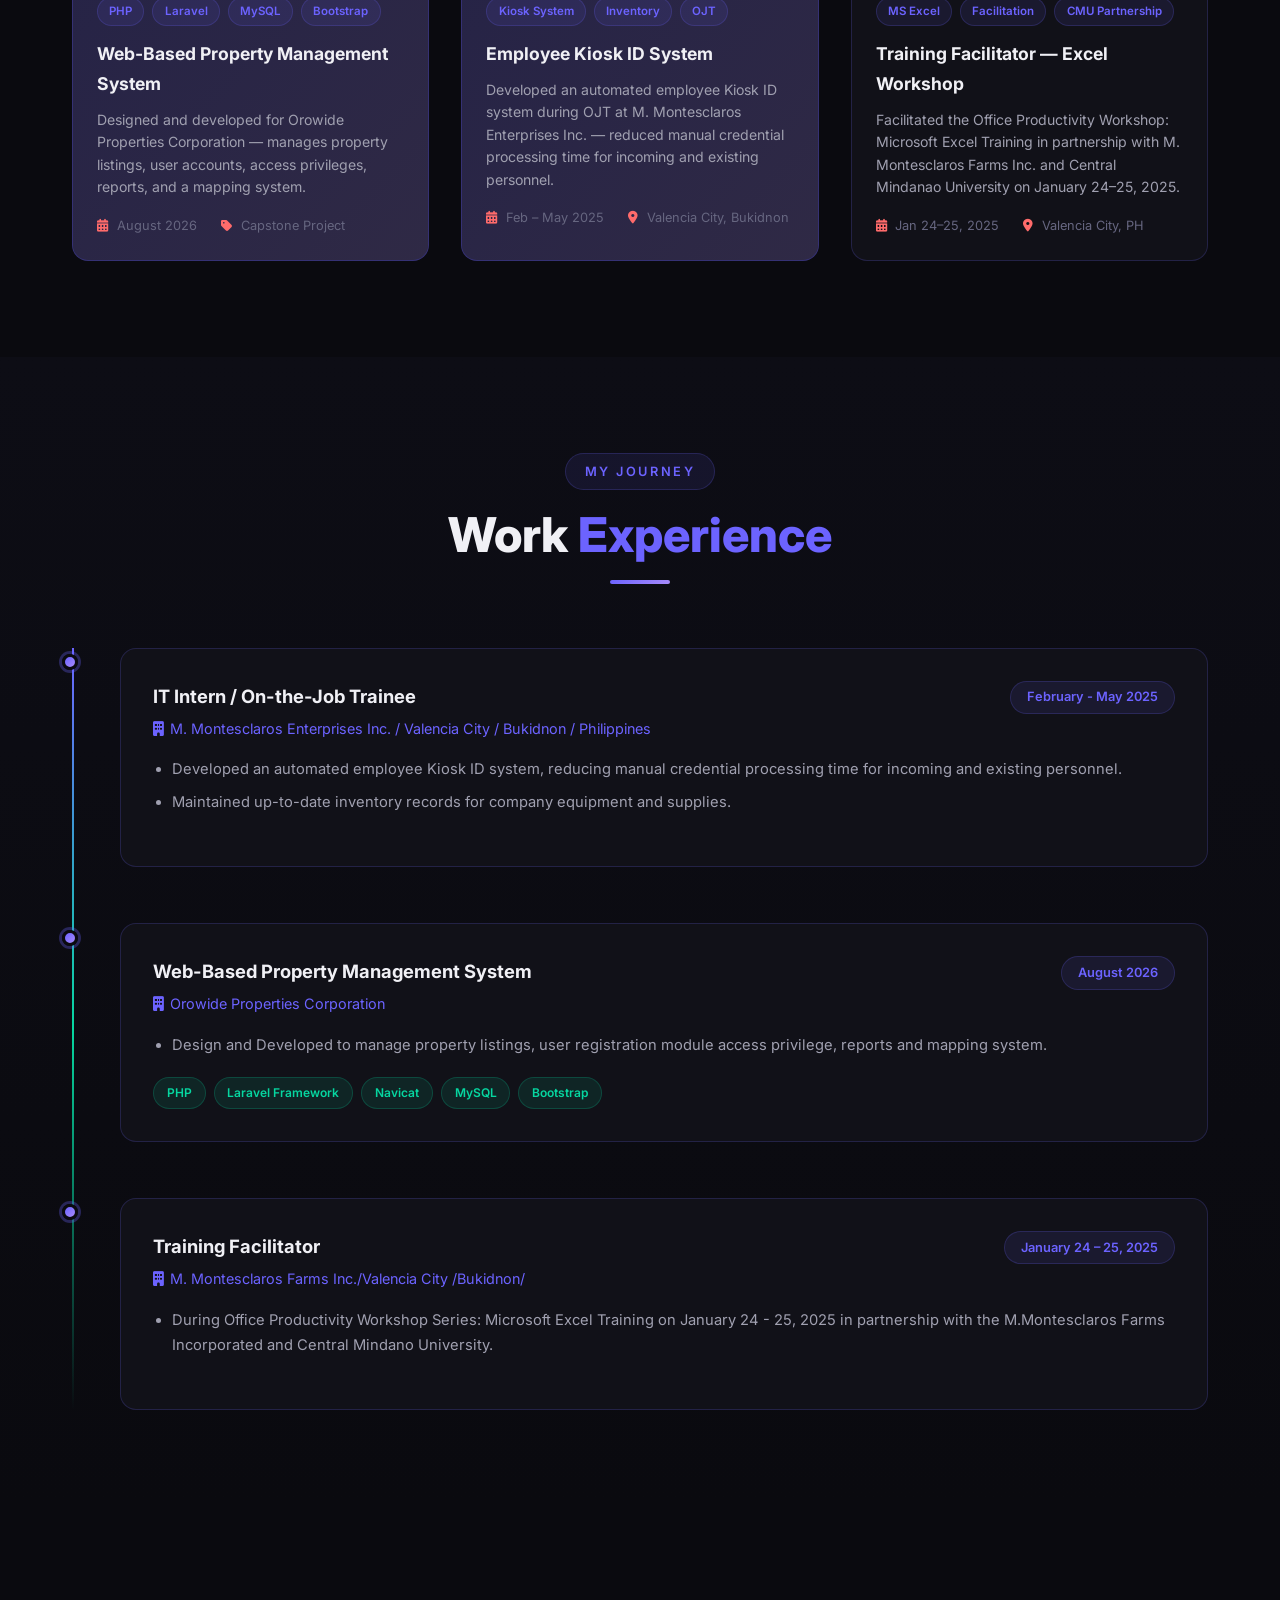
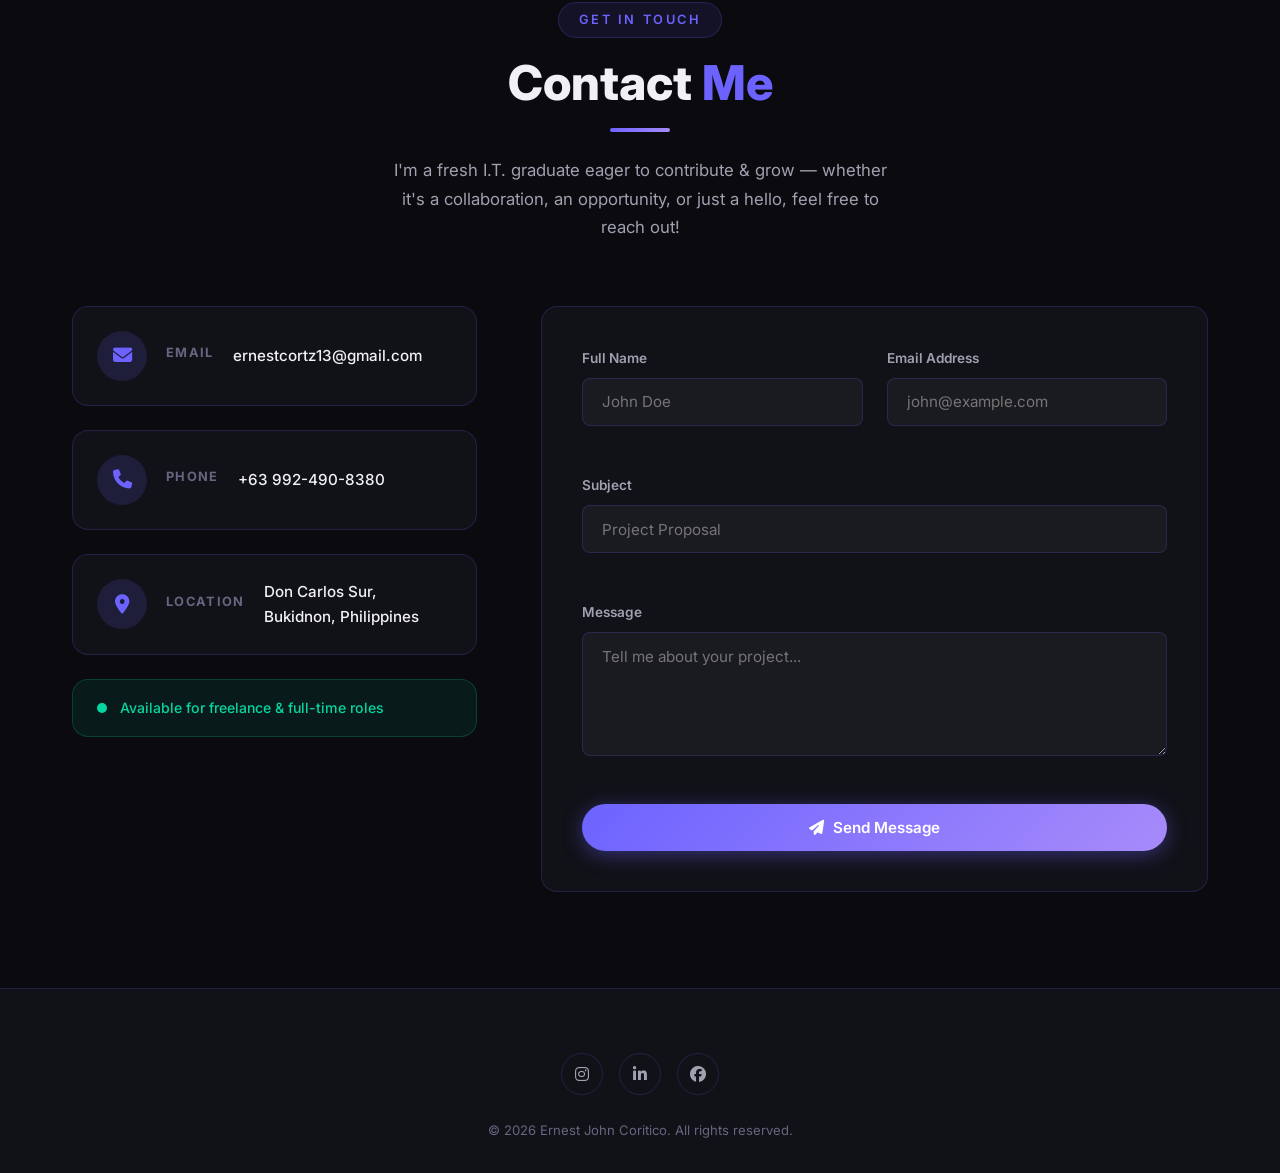
==== commit 1aedcb77: "Update portfolio" ====
--- a/index.html
+++ b/index.html
@@ -371,11 +371,11 @@
         </div>
 
       </div>
-      <div class="projects-cta">
+      <!-- <div class="projects-cta">
         <a href="https://github.com/CODIE-lang" target="_blank" rel="noopener" class="btn btn-outline">
           <i class="fab fa-github"></i> View My GitHub
         </a>
-      </div>
+      </div> -->
     </div>
   </section>
 
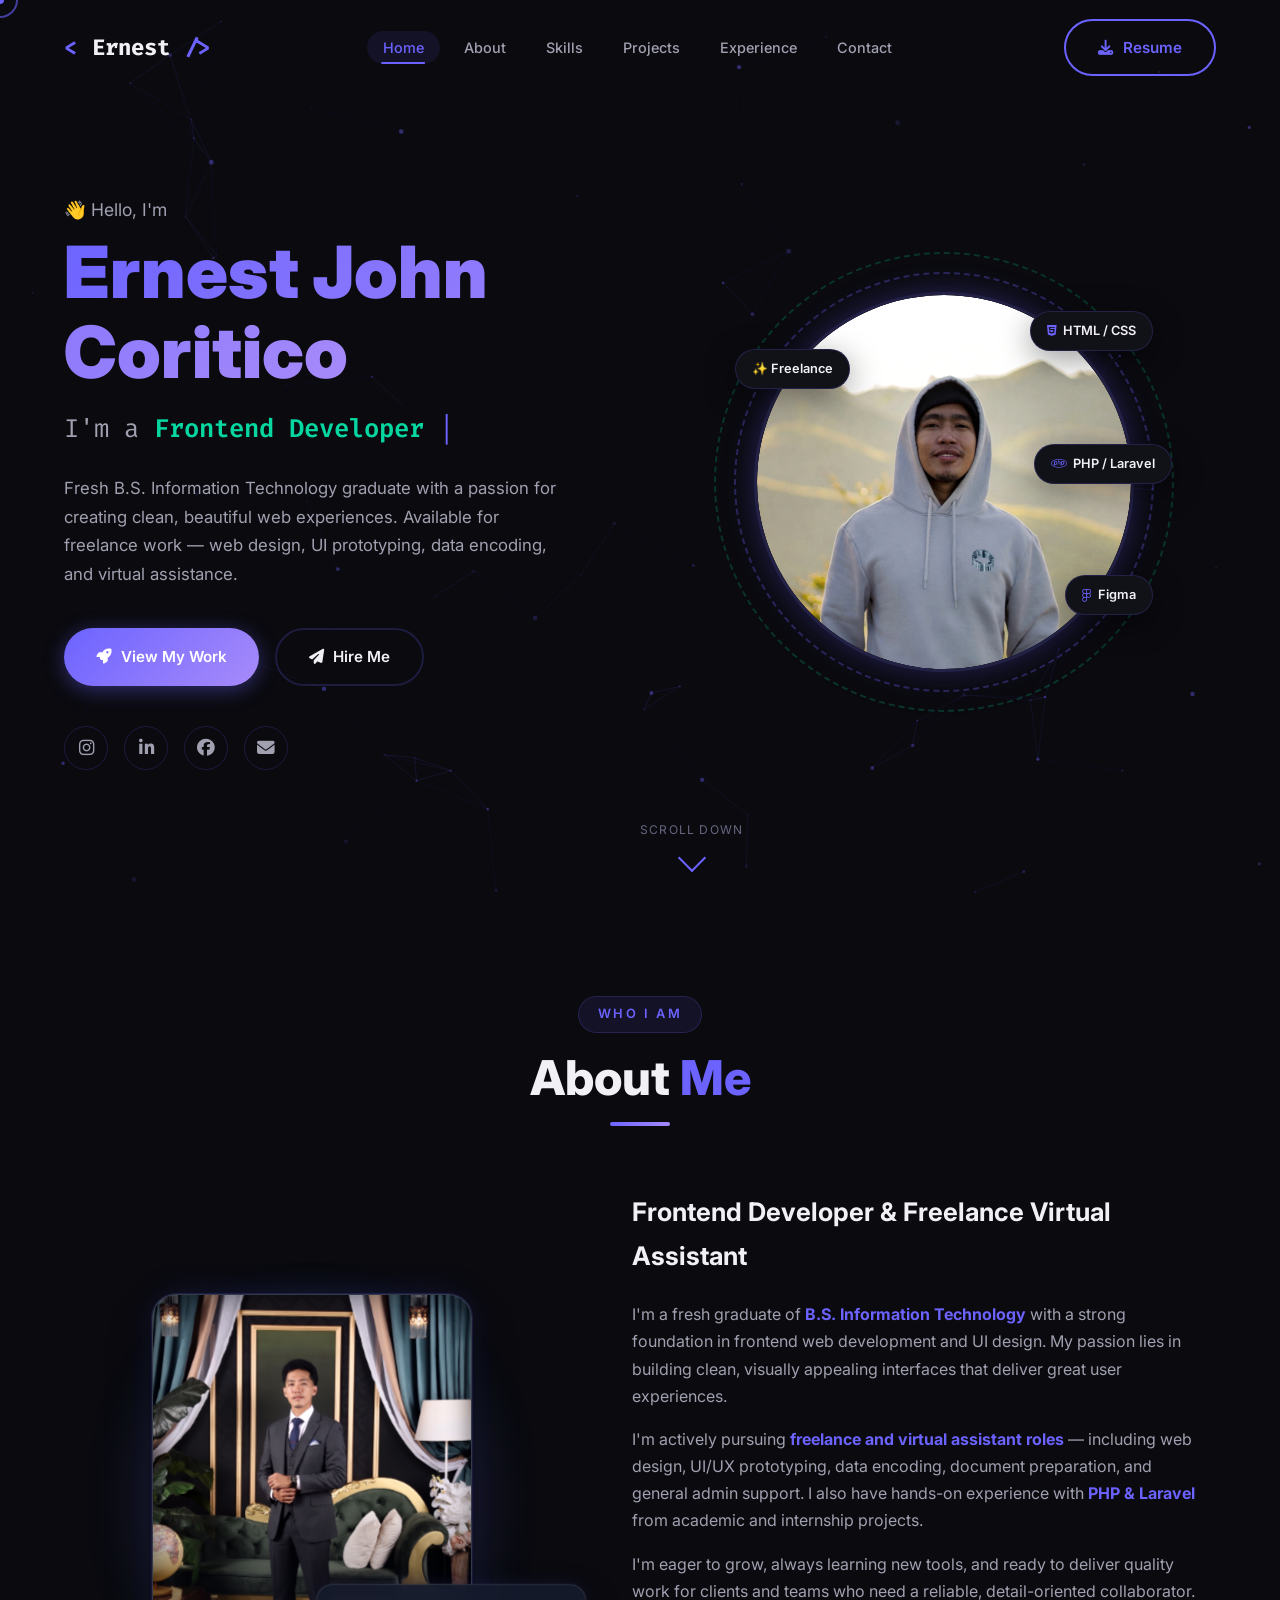
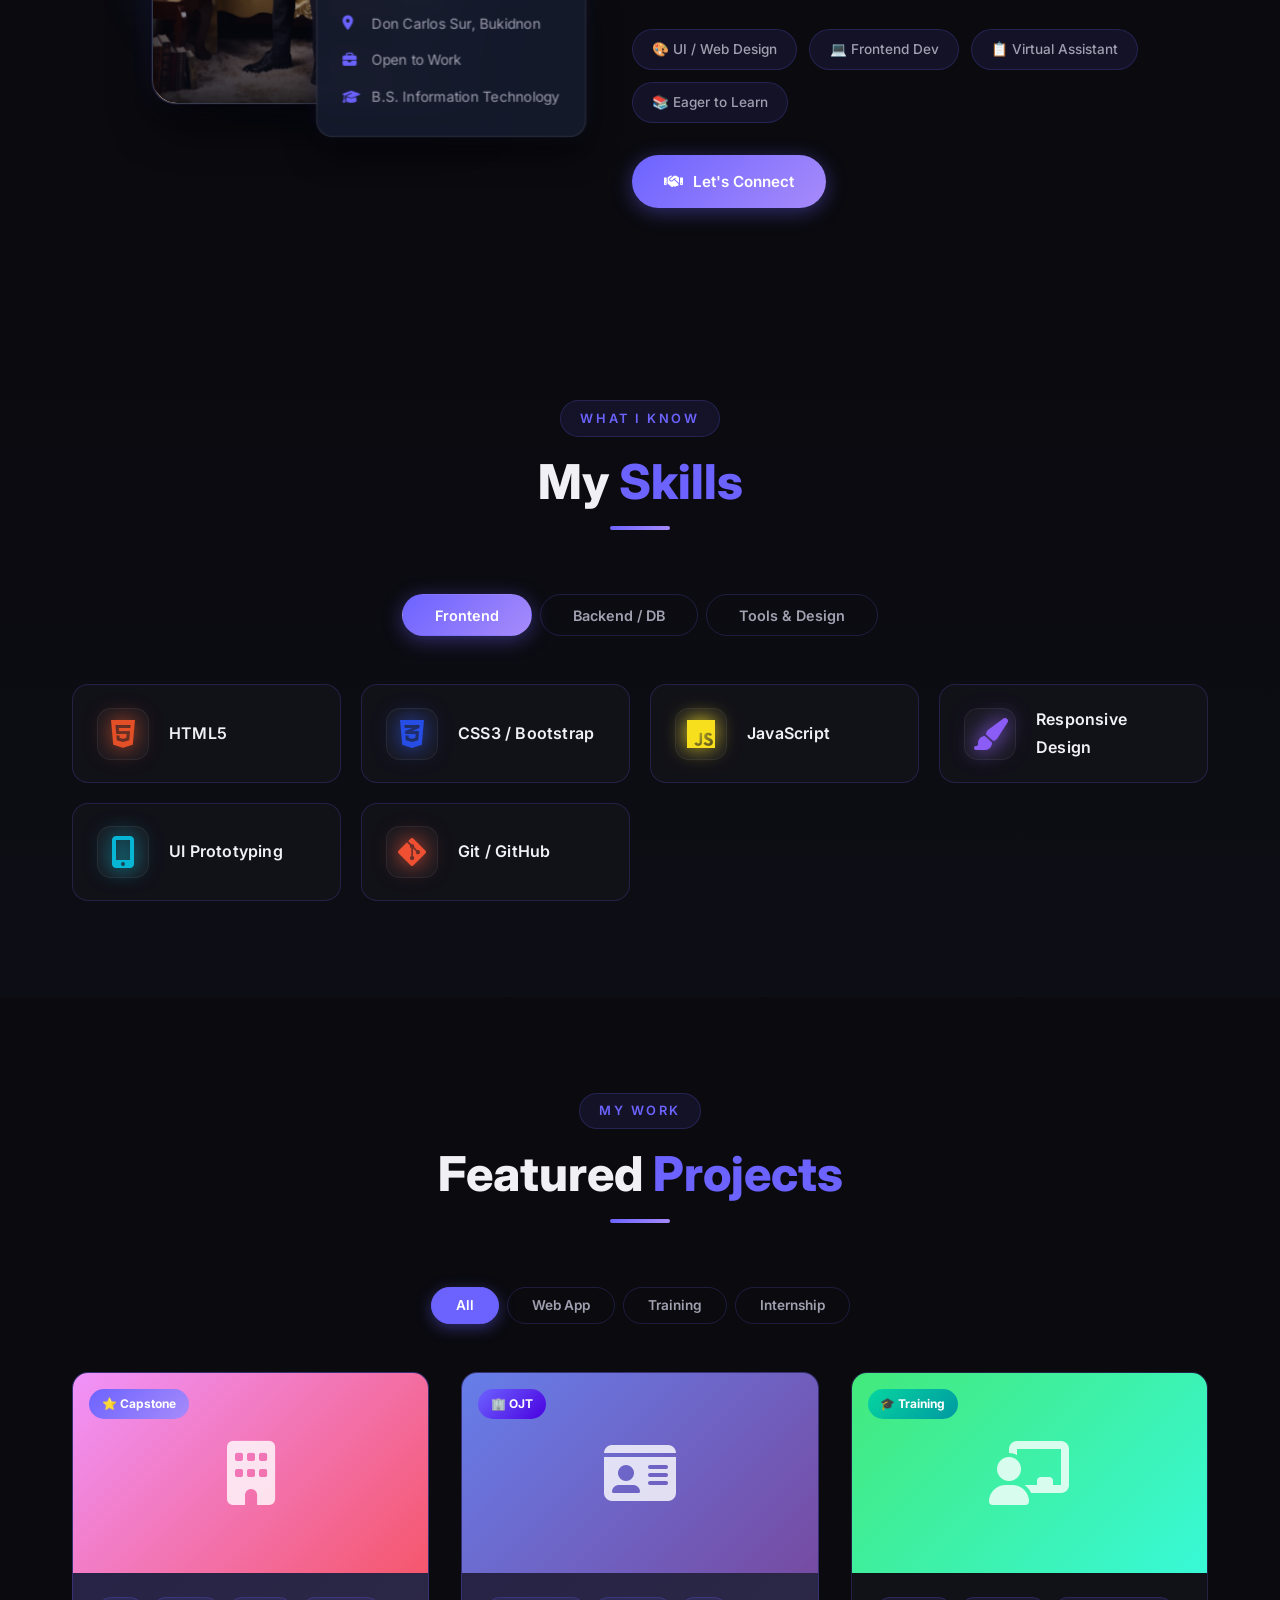
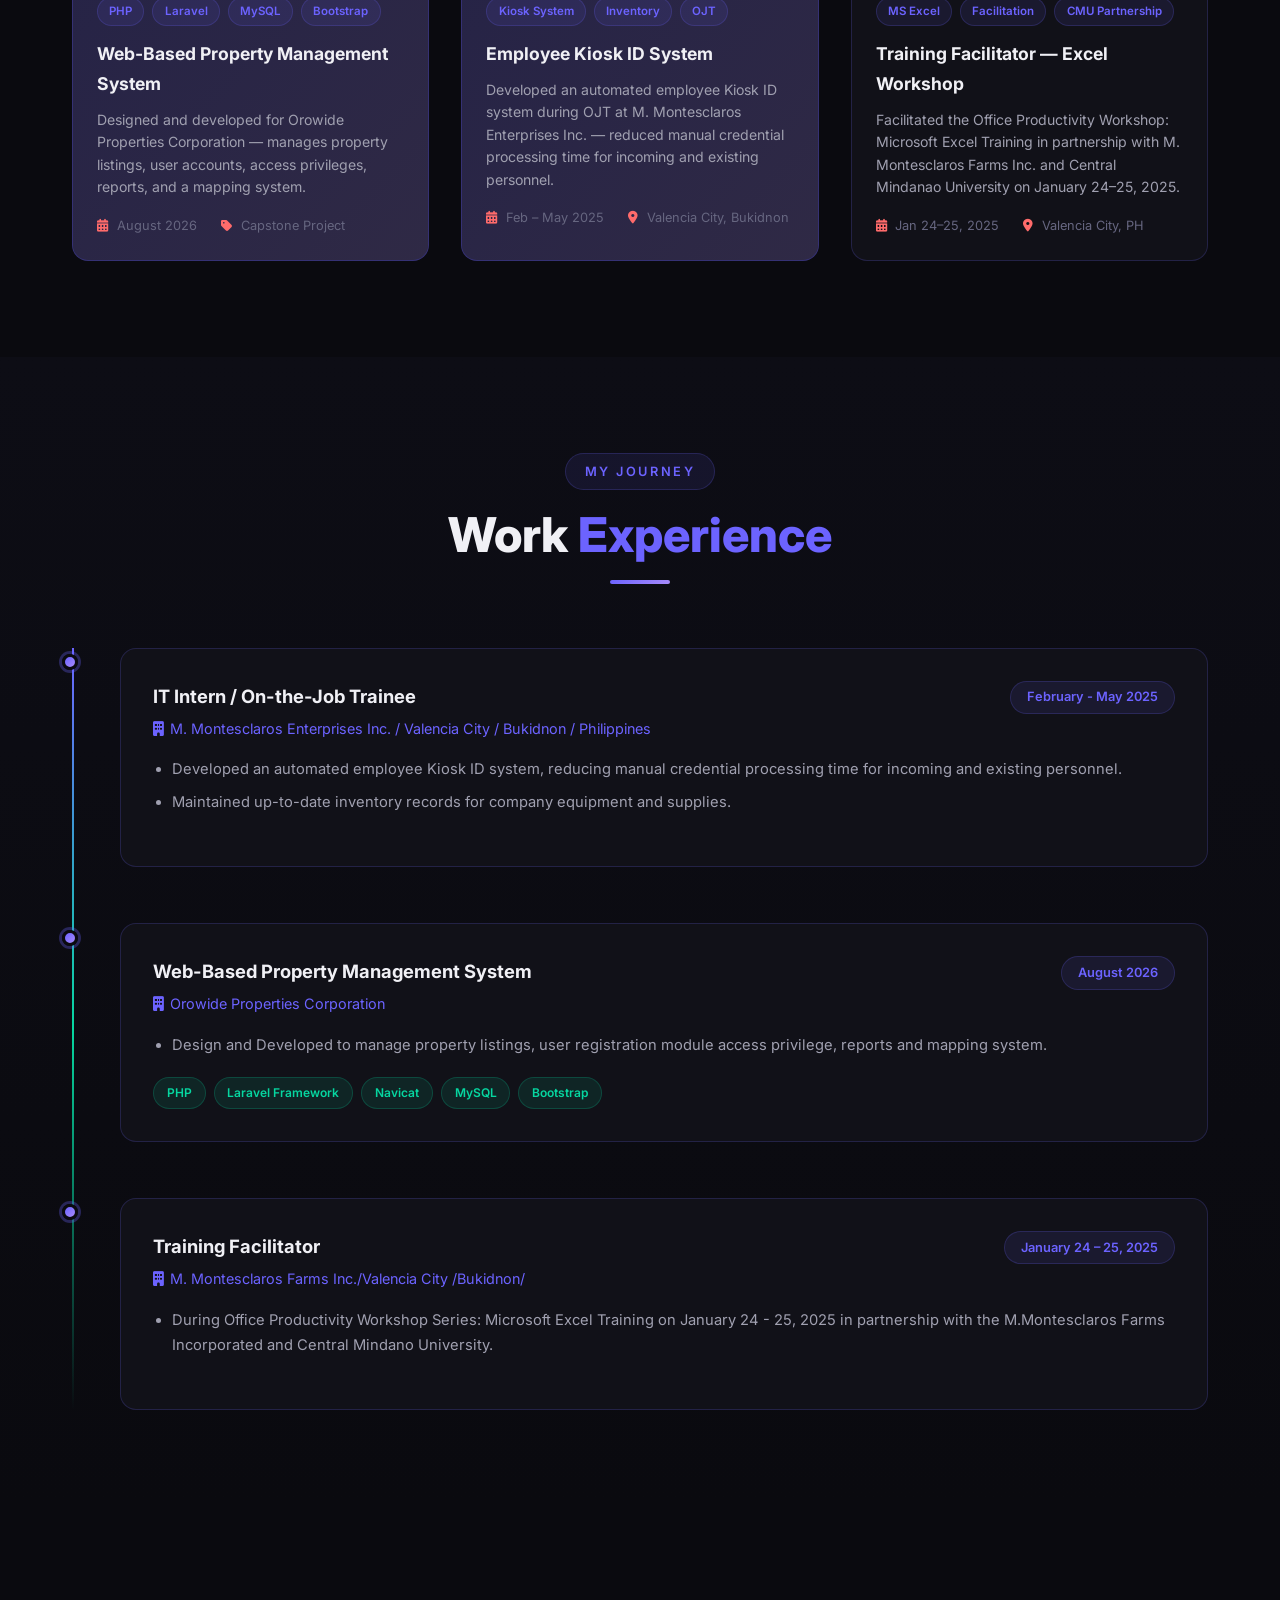
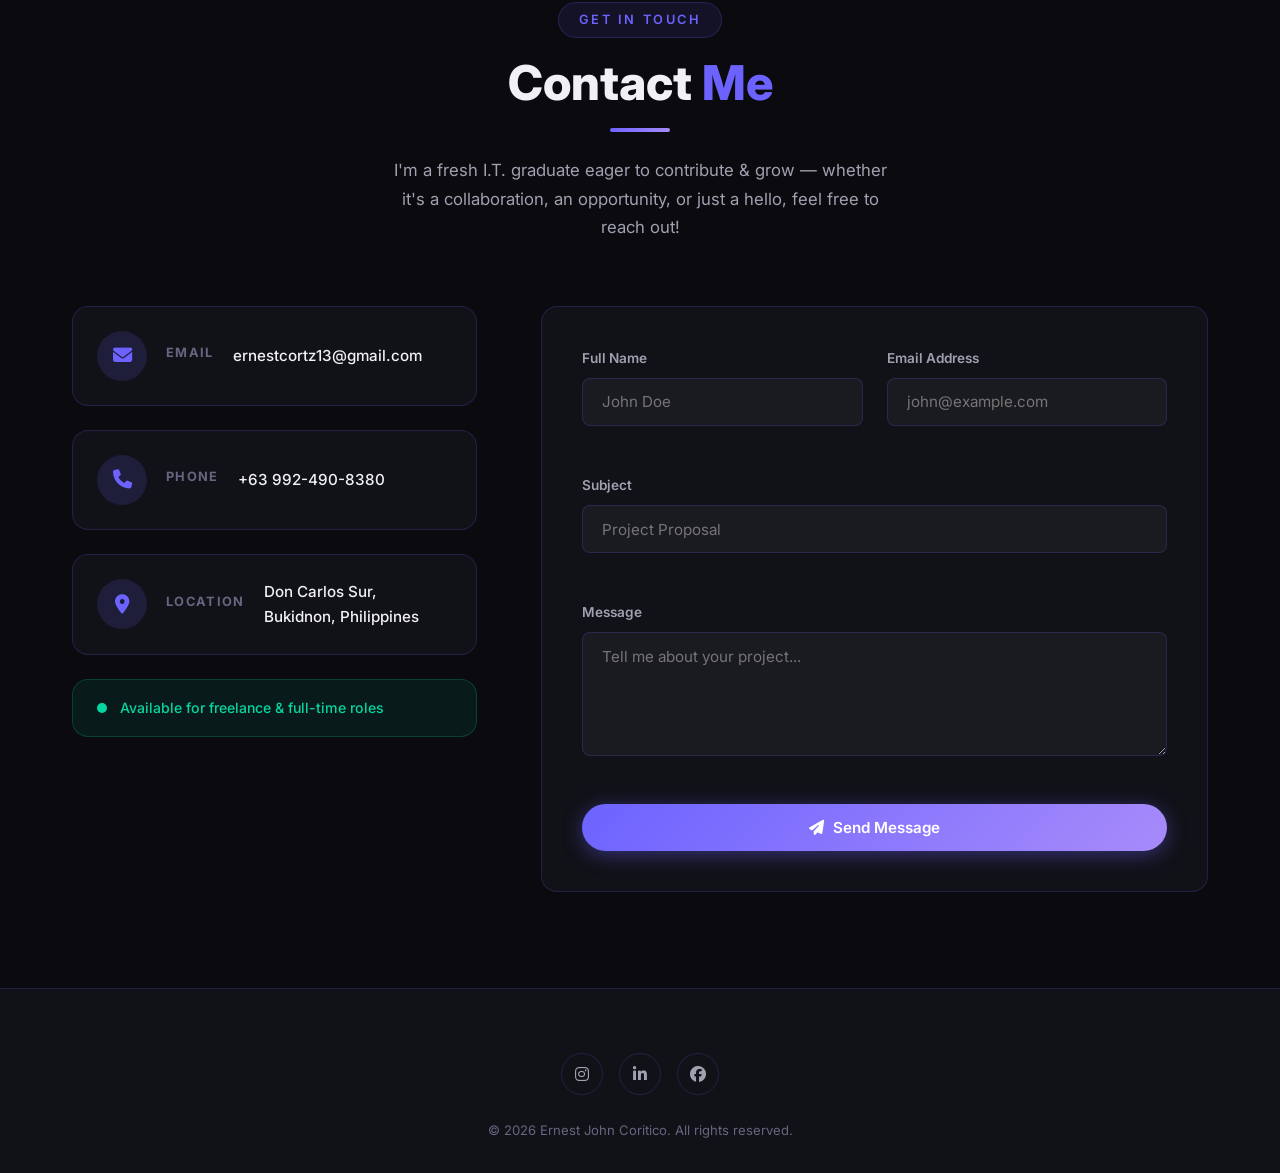
==== commit fe65a768: "Update portfolio" ====
--- a/index.html
+++ b/index.html
@@ -131,12 +131,14 @@
         <div class="section-line"></div>
       </div>
       <div class="about-grid">
-        <div class="about-image-wrap">
-          <div class="about-image">
-            <img src="assets/images/coritico.webp" alt="Ernest John Coritico" class="about-photo" />
-            <div class="about-image-accent"></div>
-          </div>
-          <div class="about-info-card">
+        <div class="about-image-wrap" id="aboutDepthWrap">
+          <div class="about-depth-glow" id="aboutDepthGlow"></div>
+          <div class="about-image" id="aboutDepthCard">
+            <img src="assets/images/coritico2.jpg" alt="Ernest John Coritico" class="about-photo" id="aboutPhoto" />
+            <div class="about-depth-overlay"></div>
+            <div class="about-depth-glare" id="aboutDepthGlare"></div>
+          </div>
+          <div class="about-info-card" id="aboutInfoCard">
             <div class="info-row"><i class="fas fa-map-marker-alt"></i> Don Carlos Sur, Bukidnon</div>
             <div class="info-row"><i class="fas fa-briefcase"></i> Open to Work</div>
             <div class="info-row"><i class="fas fa-graduation-cap"></i> B.S. Information Technology</div>
--- a/css/style.css
+++ b/css/style.css
@@ -504,51 +504,105 @@
 }
 .about-image-wrap {
   position: relative;
+  perspective: 1200px;
+  display: inline-flex;
+  justify-content: center;
+  align-items: center;
+}
+.about-depth-glow {
+  position: absolute;
+  width: 100%;
+  height: 100%;
+  max-width: 340px;
+  max-height: 420px;
+  border-radius: var(--radius-lg);
+  background: radial-gradient(circle, rgba(99, 102, 241, 0.45) 0%, rgba(168, 85, 247, 0.3) 45%, rgba(56, 189, 248, 0.15) 65%, transparent 75%);
+  filter: blur(35px);
+  opacity: 0.85;
+  transform: translateZ(-30px);
+  pointer-events: none;
+  z-index: 0;
+  transition: transform 0.25s ease-out, opacity 0.3s ease;
+  animation: depthGlowPulse 6s ease-in-out infinite alternate;
+}
+@keyframes depthGlowPulse {
+  0% { transform: scale(0.96) translateZ(-30px); opacity: 0.75; }
+  100% { transform: scale(1.08) translateZ(-30px); opacity: 0.95; }
 }
 .about-image {
   position: relative;
   width: 320px;
-  height: 380px;
+  height: 410px;
   border-radius: var(--radius-lg);
   overflow: hidden;
-  border: 2px solid var(--border);
-  background: var(--bg-card);
+  border: 1px solid rgba(255, 255, 255, 0.15);
+  background: linear-gradient(145deg, rgba(22, 27, 46, 0.95), rgba(15, 23, 42, 0.95));
   display: flex;
   align-items: center;
   justify-content: center;
+  z-index: 1;
+  transform-style: preserve-3d;
+  box-shadow: 
+    0 25px 50px -12px rgba(0, 0, 0, 0.8),
+    0 10px 25px -5px rgba(0, 0, 0, 0.5),
+    0 0 0 1px rgba(99, 102, 241, 0.2),
+    0 0 35px -5px rgba(99, 102, 241, 0.25);
+  transition: transform 0.2s cubic-bezier(0.2, 0.8, 0.2, 1), box-shadow 0.3s ease;
+  will-change: transform;
 }
 .about-photo {
   width: 100%;
   height: 100%;
   object-fit: cover;
-  object-position: top center;
-  border-radius: var(--radius-lg);
+  object-position: center 14%;
+  border-radius: inherit;
   display: block;
-  filter: contrast(1.05) brightness(1.0);
-  mask-image: linear-gradient(to bottom, black 60%, transparent 100%),
-              linear-gradient(to right, transparent 0%, black 10%, black 90%, transparent 100%);
-  mask-composite: intersect;
-  -webkit-mask-image: linear-gradient(to bottom, black 60%, transparent 100%);
-}
-.about-image-accent {
+  filter: contrast(1.06) brightness(1.02) saturate(1.05);
+  transform: scale(1.08) translateZ(0);
+  transition: transform 0.2s cubic-bezier(0.2, 0.8, 0.2, 1), filter 0.3s ease;
+  will-change: transform;
+}
+.about-depth-overlay {
   position: absolute;
-  bottom: -20px; right: -20px;
-  width: 200px; height: 200px;
-  border-radius: var(--radius-lg);
-  background: var(--gradient-primary);
-  opacity: 0.15;
-  z-index: -1;
+  inset: 0;
+  border-radius: inherit;
+  pointer-events: none;
+  background: 
+    linear-gradient(180deg, rgba(0, 0, 0, 0) 50%, rgba(10, 14, 26, 0.7) 100%),
+    radial-gradient(circle at 50% 35%, transparent 55%, rgba(0, 0, 0, 0.45) 100%);
+  box-shadow: inset 0 0 30px rgba(0, 0, 0, 0.55);
+  z-index: 2;
+}
+.about-depth-glare {
+  position: absolute;
+  inset: 0;
+  border-radius: inherit;
+  pointer-events: none;
+  background: radial-gradient(circle at 50% 50%, rgba(255, 255, 255, 0.25) 0%, rgba(255, 255, 255, 0.05) 35%, transparent 70%);
+  opacity: 0;
+  mix-blend-mode: overlay;
+  z-index: 3;
+  transition: opacity 0.3s ease;
+  will-change: opacity, background;
 }
 .about-info-card {
   position: absolute;
-  bottom: -30px;
-  right: -30px;
-  background: var(--bg-card);
-  border: 1px solid var(--border);
+  bottom: -25px;
+  right: -25px;
+  background: rgba(22, 27, 46, 0.9);
+  border: 1px solid rgba(255, 255, 255, 0.12);
   border-radius: var(--radius-md);
   padding: 1.2rem 1.5rem;
-  box-shadow: var(--shadow-card);
+  box-shadow: 
+    0 15px 35px -5px rgba(0, 0, 0, 0.7),
+    0 0 20px -3px rgba(99, 102, 241, 0.2);
   min-width: 200px;
+  backdrop-filter: blur(16px);
+  -webkit-backdrop-filter: blur(16px);
+  z-index: 4;
+  transform: translateZ(40px);
+  transition: transform 0.2s cubic-bezier(0.2, 0.8, 0.2, 1), box-shadow 0.3s ease;
+  will-change: transform;
 }
 .info-row {
   display: flex;
@@ -1153,14 +1207,16 @@
   .form-row { grid-template-columns: 1fr; }
   .timeline-header { flex-direction: column; gap: 0.5rem; }
   .timeline-date { align-self: flex-start; }
-  .about-image { width: 260px; height: 300px; }
-  .about-info-card { right: 0; }
+  .about-image { width: 280px; height: 360px; }
+  .about-info-card { right: -5px; bottom: -20px; min-width: 180px; padding: 1rem; }
 }
 
 @media (max-width: 480px) {
   .container { padding: 0 1rem; }
   .section { padding: 4rem 0; }
   .badge { display: none; }
+  .about-image { width: 250px; height: 320px; }
+  .about-info-card { right: 0; bottom: -20px; min-width: 160px; padding: 0.8rem; }
   .skills-tabs { flex-direction: column; align-items: center; }
   .skills-grid { grid-template-columns: 1fr; gap: 1rem; }
   .skill-card { padding: 1.1rem 1.25rem; }
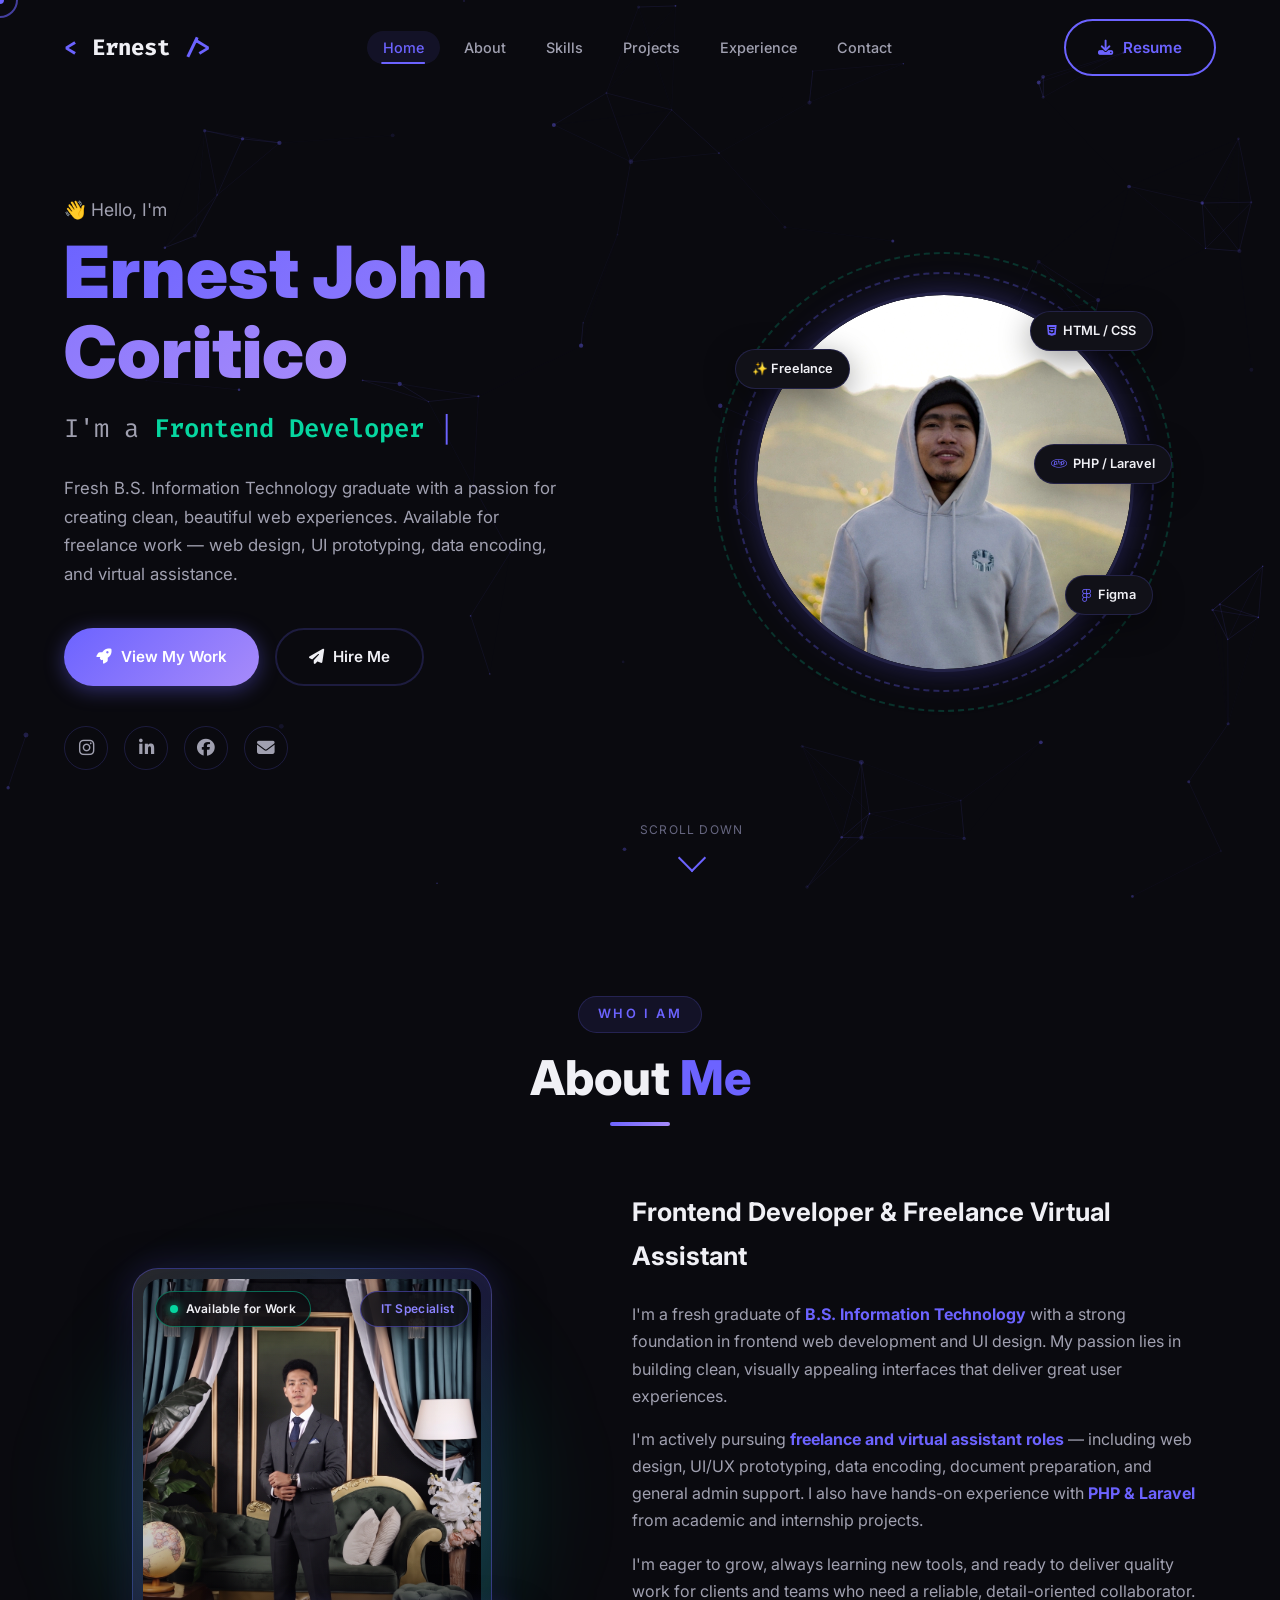
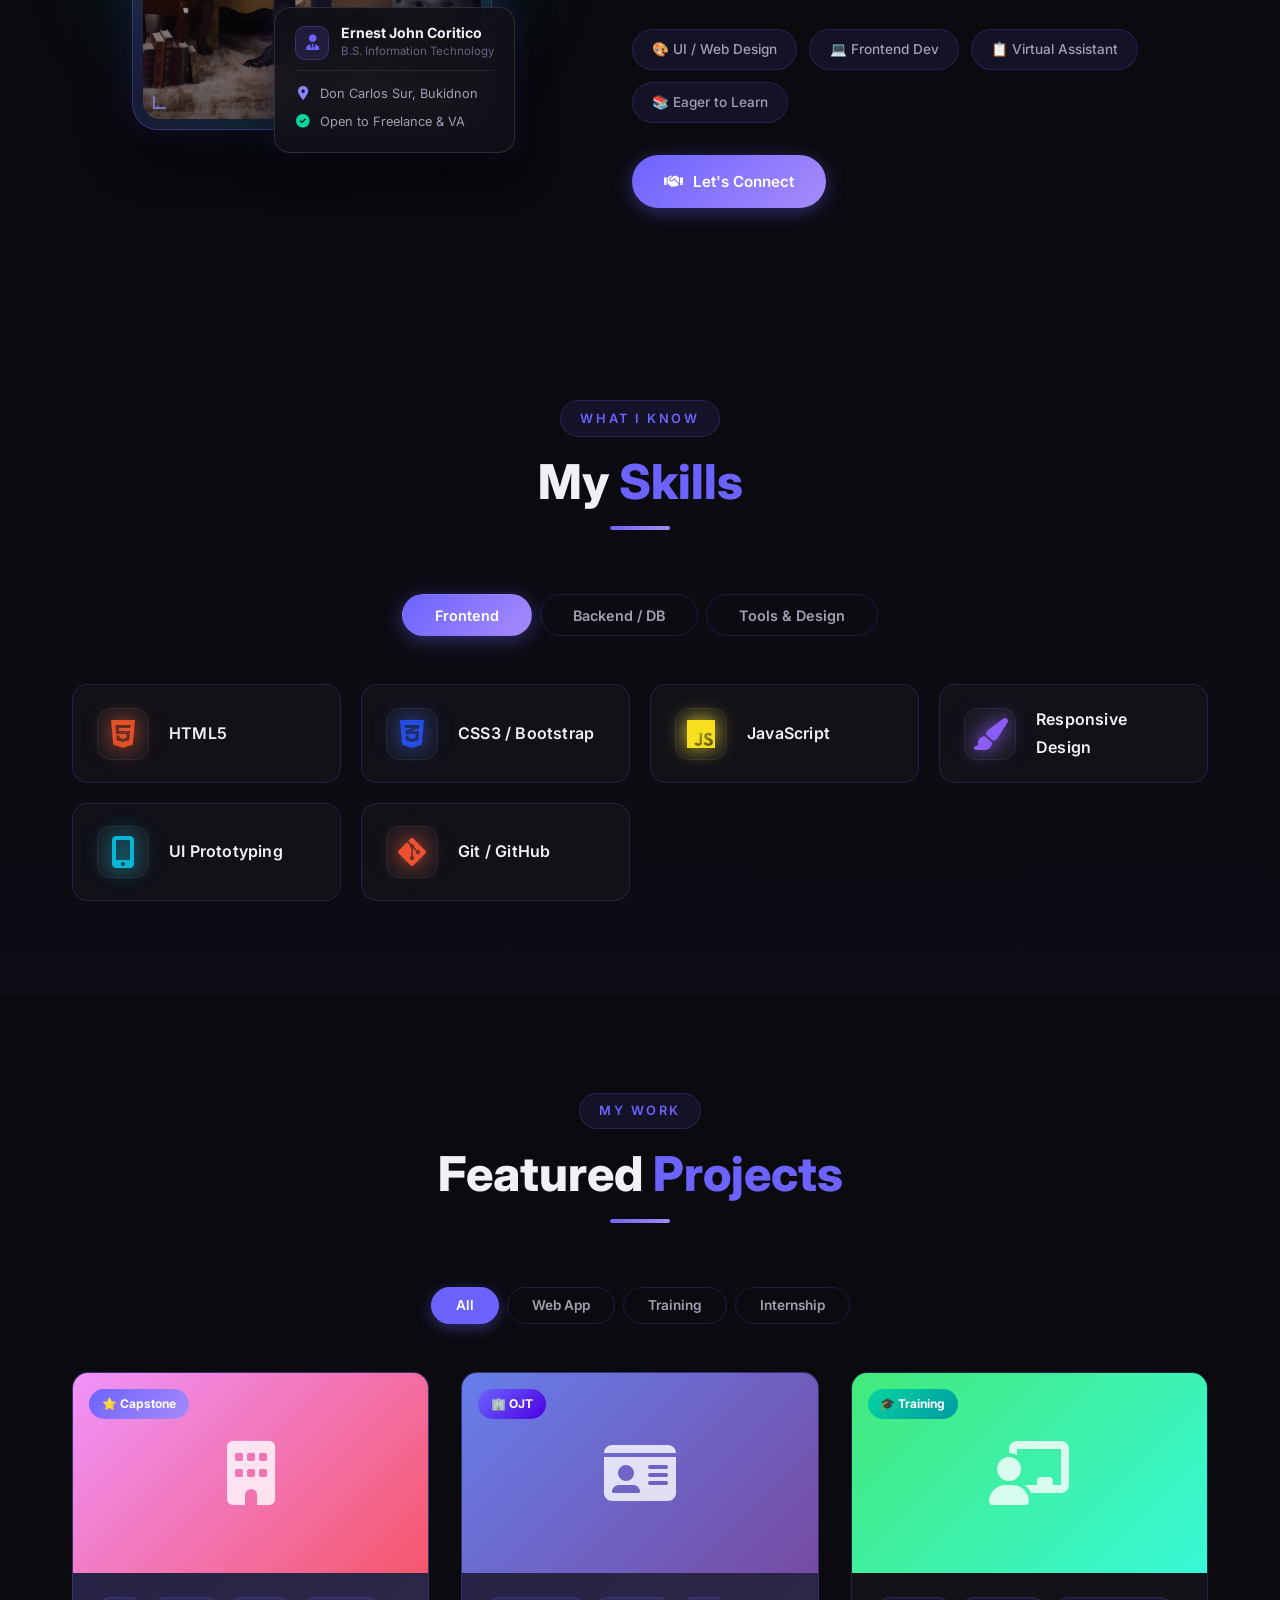
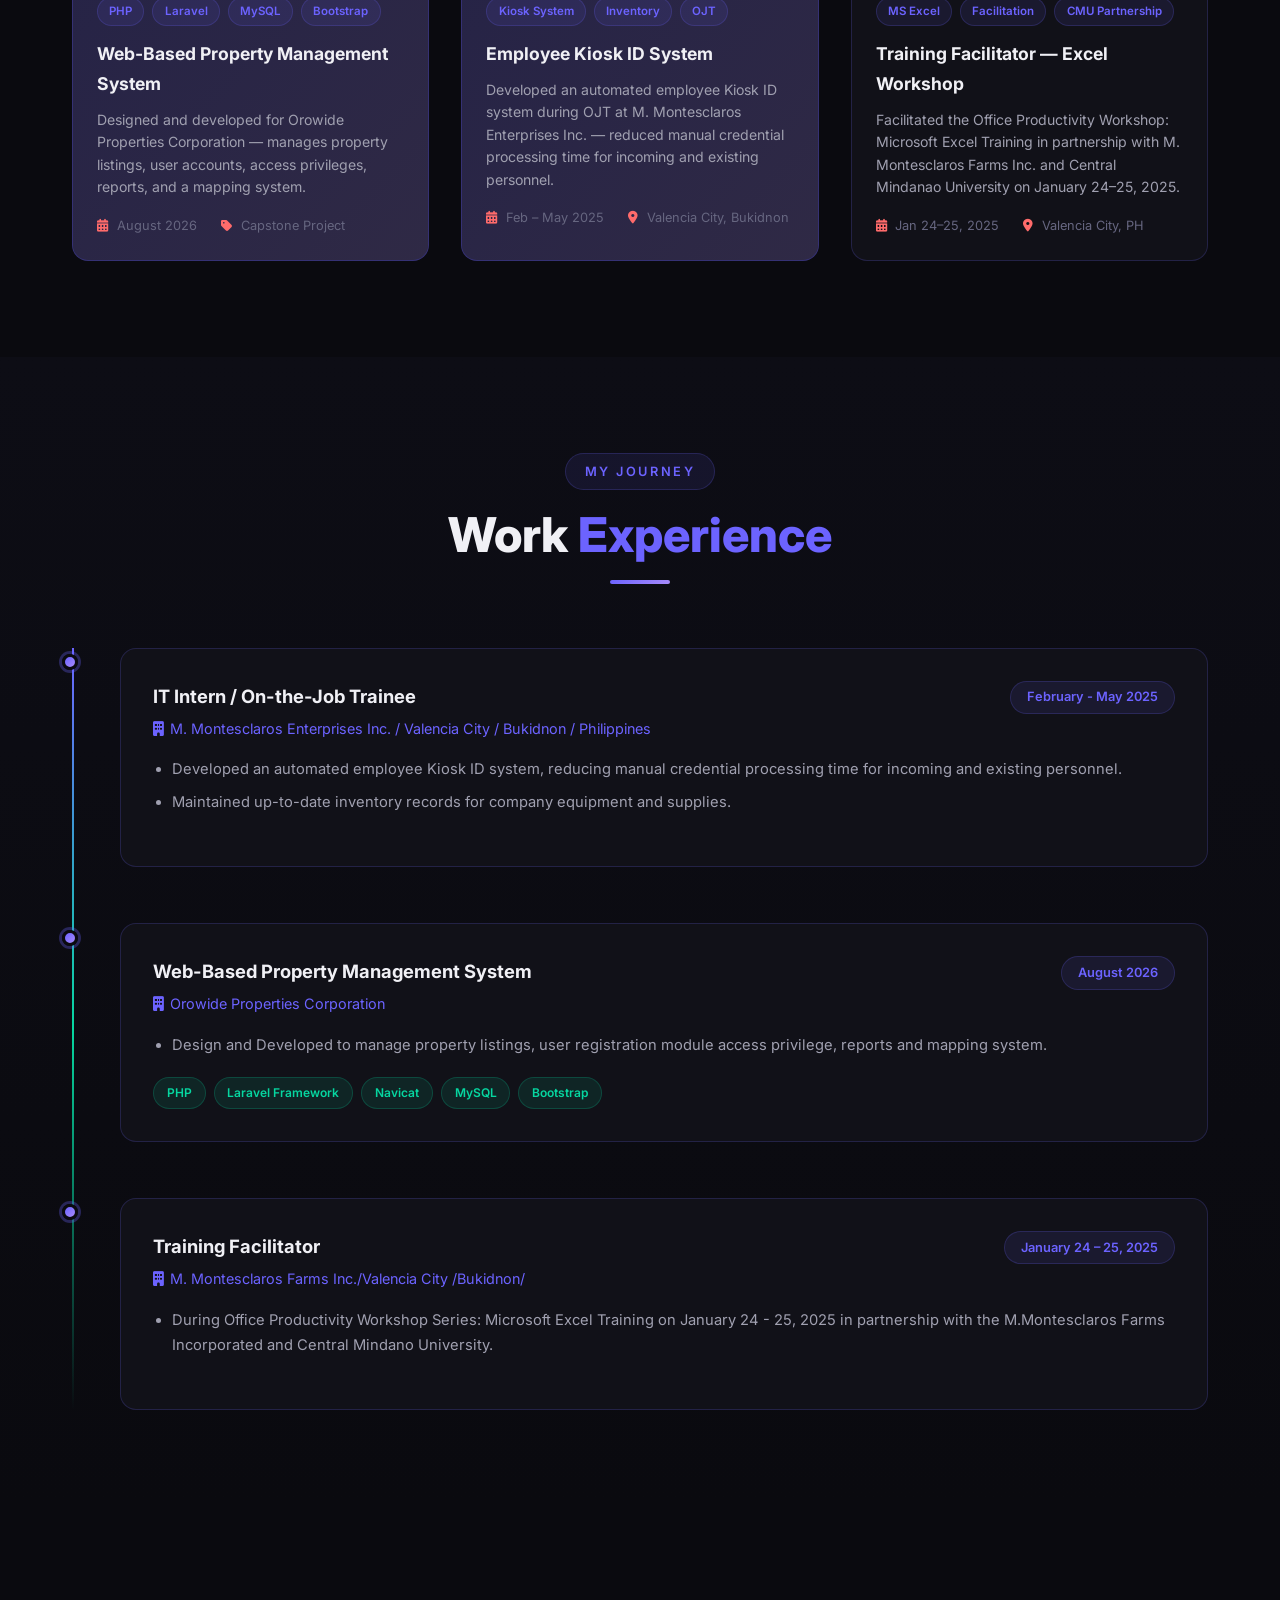
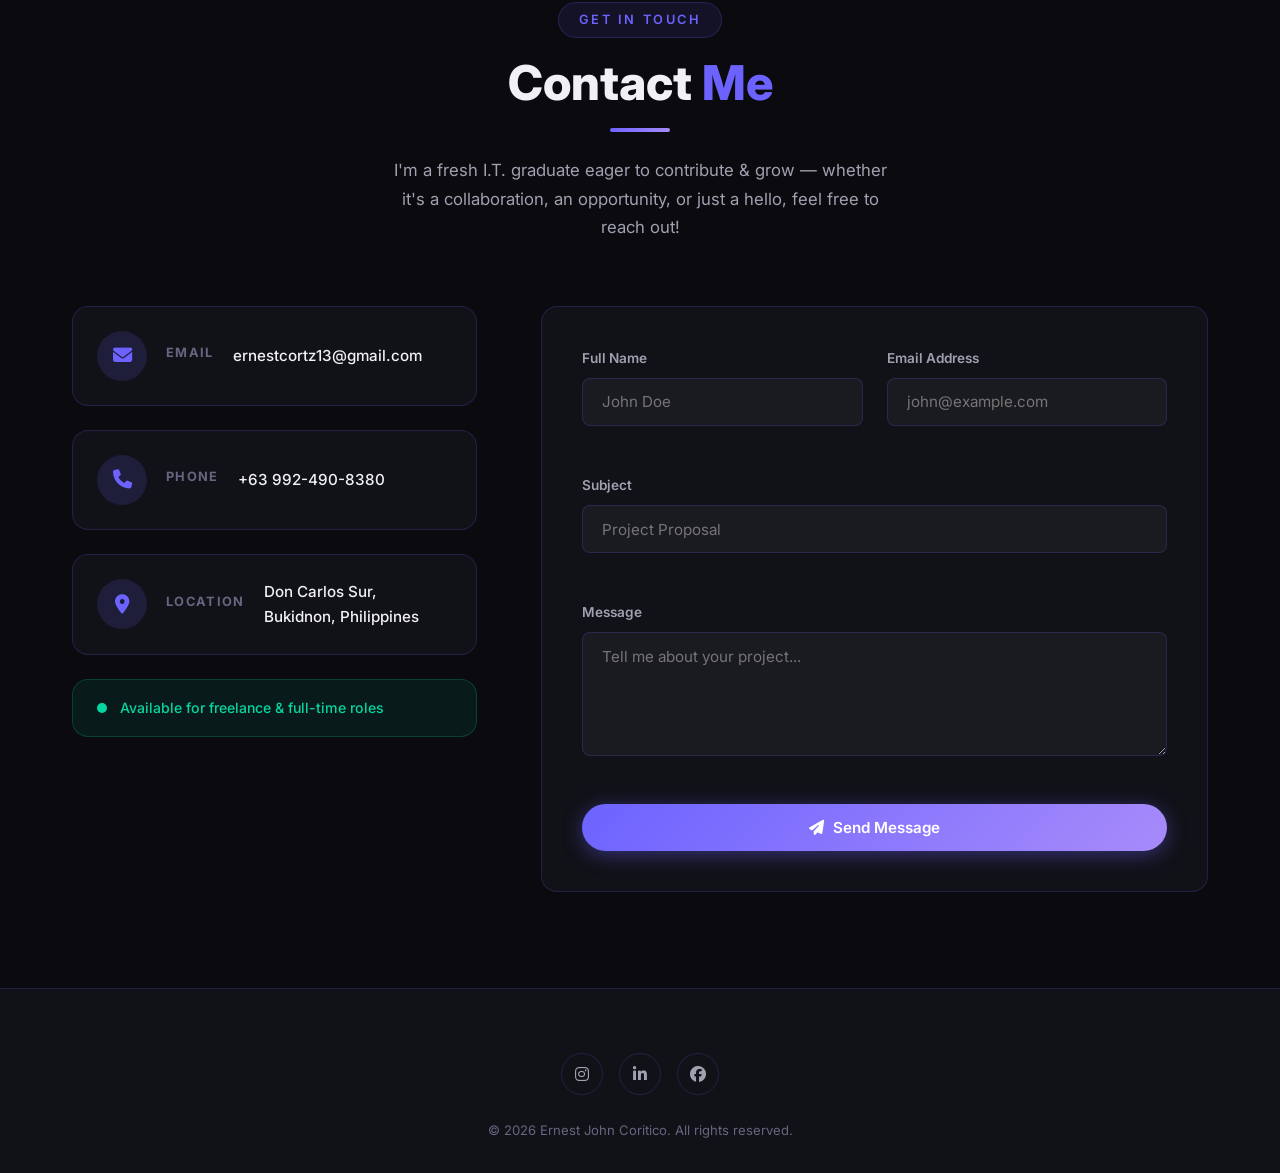
==== commit 434c8725: "Update portfolio" ====
--- a/index.html
+++ b/index.html
@@ -131,17 +131,42 @@
         <div class="section-line"></div>
       </div>
       <div class="about-grid">
-        <div class="about-image-wrap" id="aboutDepthWrap">
-          <div class="about-depth-glow" id="aboutDepthGlow"></div>
-          <div class="about-image" id="aboutDepthCard">
-            <img src="assets/images/coritico2.jpg" alt="Ernest John Coritico" class="about-photo" id="aboutPhoto" />
-            <div class="about-depth-overlay"></div>
-            <div class="about-depth-glare" id="aboutDepthGlare"></div>
-          </div>
-          <div class="about-info-card" id="aboutInfoCard">
-            <div class="info-row"><i class="fas fa-map-marker-alt"></i> Don Carlos Sur, Bukidnon</div>
-            <div class="info-row"><i class="fas fa-briefcase"></i> Open to Work</div>
-            <div class="info-row"><i class="fas fa-graduation-cap"></i> B.S. Information Technology</div>
+        <div class="about-image-wrap">
+          <div class="about-glow-backdrop"></div>
+          <div class="about-image-card" id="aboutCard">
+            <!-- Floating Top Badges -->
+            <div class="about-badge-status">
+              <span class="status-dot"></span>
+              <span>Available for Work</span>
+            </div>
+            <div class="about-badge-exp">
+              <i class="fas fa-sparkles"></i>
+              <span>IT Specialist</span>
+            </div>
+
+            <!-- Main Photo Frame -->
+            <div class="about-photo-wrapper">
+              <img src="assets/images/coritico2.jpg" alt="Ernest John Coritico - Full-Stack Developer &amp; VA" class="about-photo" />
+              <div class="about-photo-overlay"></div>
+              <div class="about-corner-accent tr"></div>
+              <div class="about-corner-accent bl"></div>
+            </div>
+
+            <!-- Floating Glassmorphic Info Card -->
+            <div class="about-info-card">
+              <div class="info-card-header">
+                <div class="info-avatar-icon">
+                  <i class="fas fa-user-tie"></i>
+                </div>
+                <div>
+                  <h4 class="info-name">Ernest John Coritico</h4>
+                  <span class="info-role">B.S. Information Technology</span>
+                </div>
+              </div>
+              <div class="info-card-divider"></div>
+              <div class="info-row"><i class="fas fa-map-marker-alt"></i> Don Carlos Sur, Bukidnon</div>
+              <div class="info-row"><i class="fas fa-check-circle"></i> Open to Freelance &amp; VA</div>
+            </div>
           </div>
         </div>
         <div class="about-content">
--- a/css/style.css
+++ b/css/style.css
@@ -504,115 +504,256 @@
 }
 .about-image-wrap {
   position: relative;
+  display: flex;
+  justify-content: center;
+  align-items: center;
   perspective: 1200px;
+}
+
+/* Ambient backlight glow */
+.about-glow-backdrop {
+  position: absolute;
+  width: 90%;
+  height: 90%;
+  top: 5%;
+  left: 5%;
+  background: radial-gradient(circle, rgba(108, 99, 255, 0.45) 0%, rgba(6, 214, 160, 0.22) 50%, transparent 75%);
+  filter: blur(50px);
+  z-index: 0;
+  pointer-events: none;
+  border-radius: var(--radius-lg);
+  animation: pulseGlow 6s ease-in-out infinite alternate;
+}
+
+@keyframes pulseGlow {
+  0% { transform: scale(0.92); opacity: 0.6; }
+  50% { transform: scale(1.06); opacity: 0.9; }
+  100% { transform: scale(0.92); opacity: 0.6; }
+}
+
+/* Main Card Container with futuristic glass gradient border */
+.about-image-card {
+  position: relative;
+  z-index: 1;
+  width: 100%;
+  max-width: 360px;
+  background: linear-gradient(135deg, rgba(255, 255, 255, 0.12) 0%, rgba(108, 99, 255, 0.18) 45%, rgba(6, 214, 160, 0.12) 100%);
+  border: 1px solid rgba(108, 99, 255, 0.35);
+  border-radius: 26px;
+  padding: 10px;
+  box-shadow: 0 20px 50px rgba(0, 0, 0, 0.6), 0 0 35px rgba(108, 99, 255, 0.22);
+  transition: transform 0.4s cubic-bezier(0.2, 0.8, 0.2, 1), box-shadow 0.4s ease, border-color 0.4s ease;
+  transform-style: preserve-3d;
+  will-change: transform;
+}
+
+.about-image-card:hover {
+  border-color: rgba(108, 99, 255, 0.65);
+  box-shadow: 0 25px 60px rgba(0, 0, 0, 0.7), 0 0 45px rgba(108, 99, 255, 0.4);
+}
+
+/* Floating status badge */
+.about-badge-status {
+  position: absolute;
+  top: 22px;
+  left: 22px;
+  z-index: 3;
   display: inline-flex;
-  justify-content: center;
-  align-items: center;
-}
-.about-depth-glow {
-  position: absolute;
+  align-items: center;
+  gap: 8px;
+  padding: 0.42rem 0.85rem;
+  background: rgba(10, 10, 15, 0.78);
+  backdrop-filter: blur(12px);
+  -webkit-backdrop-filter: blur(12px);
+  border: 1px solid rgba(6, 214, 160, 0.45);
+  border-radius: var(--radius-full);
+  font-size: 0.75rem;
+  font-weight: 600;
+  color: var(--text-primary);
+  box-shadow: 0 4px 20px rgba(0, 0, 0, 0.5);
+  letter-spacing: 0.3px;
+  pointer-events: none;
+}
+
+.status-dot {
+  width: 8px;
+  height: 8px;
+  border-radius: 50%;
+  background: var(--secondary);
+  box-shadow: 0 0 10px var(--secondary);
+  animation: statusDotPulse 2s infinite ease-in-out;
+}
+
+@keyframes statusDotPulse {
+  0%, 100% { transform: scale(1); opacity: 1; }
+  50% { transform: scale(1.35); opacity: 0.6; }
+}
+
+/* Floating IT Specialist / Tech pill badge */
+.about-badge-exp {
+  position: absolute;
+  top: 22px;
+  right: 22px;
+  z-index: 3;
+  display: inline-flex;
+  align-items: center;
+  gap: 6px;
+  padding: 0.42rem 0.85rem;
+  background: rgba(10, 10, 15, 0.78);
+  backdrop-filter: blur(12px);
+  -webkit-backdrop-filter: blur(12px);
+  border: 1px solid rgba(108, 99, 255, 0.45);
+  border-radius: var(--radius-full);
+  font-size: 0.75rem;
+  font-weight: 600;
+  color: var(--primary-light);
+  box-shadow: 0 4px 20px rgba(0, 0, 0, 0.5);
+  letter-spacing: 0.3px;
+  pointer-events: none;
+}
+
+.about-badge-exp i {
+  color: #fbbf24;
+}
+
+/* Photo wrapper and photo */
+.about-photo-wrapper {
+  position: relative;
   width: 100%;
-  height: 100%;
-  max-width: 340px;
-  max-height: 420px;
-  border-radius: var(--radius-lg);
-  background: radial-gradient(circle, rgba(99, 102, 241, 0.45) 0%, rgba(168, 85, 247, 0.3) 45%, rgba(56, 189, 248, 0.15) 65%, transparent 75%);
-  filter: blur(35px);
-  opacity: 0.85;
-  transform: translateZ(-30px);
-  pointer-events: none;
-  z-index: 0;
-  transition: transform 0.25s ease-out, opacity 0.3s ease;
-  animation: depthGlowPulse 6s ease-in-out infinite alternate;
-}
-@keyframes depthGlowPulse {
-  0% { transform: scale(0.96) translateZ(-30px); opacity: 0.75; }
-  100% { transform: scale(1.08) translateZ(-30px); opacity: 0.95; }
-}
-.about-image {
-  position: relative;
-  width: 320px;
-  height: 410px;
-  border-radius: var(--radius-lg);
+  height: 440px;
+  border-radius: 18px;
   overflow: hidden;
-  border: 1px solid rgba(255, 255, 255, 0.15);
-  background: linear-gradient(145deg, rgba(22, 27, 46, 0.95), rgba(15, 23, 42, 0.95));
-  display: flex;
-  align-items: center;
-  justify-content: center;
-  z-index: 1;
-  transform-style: preserve-3d;
-  box-shadow: 
-    0 25px 50px -12px rgba(0, 0, 0, 0.8),
-    0 10px 25px -5px rgba(0, 0, 0, 0.5),
-    0 0 0 1px rgba(99, 102, 241, 0.2),
-    0 0 35px -5px rgba(99, 102, 241, 0.25);
-  transition: transform 0.2s cubic-bezier(0.2, 0.8, 0.2, 1), box-shadow 0.3s ease;
-  will-change: transform;
-}
+  background: #0d0d14;
+}
+
 .about-photo {
   width: 100%;
   height: 100%;
   object-fit: cover;
-  object-position: center 14%;
-  border-radius: inherit;
+  object-position: center 12%;
   display: block;
-  filter: contrast(1.06) brightness(1.02) saturate(1.05);
-  transform: scale(1.08) translateZ(0);
-  transition: transform 0.2s cubic-bezier(0.2, 0.8, 0.2, 1), filter 0.3s ease;
-  will-change: transform;
-}
-.about-depth-overlay {
+  filter: contrast(1.04) brightness(1.02);
+  transition: transform 0.65s cubic-bezier(0.2, 0.8, 0.2, 1), filter 0.4s ease;
+}
+
+.about-image-card:hover .about-photo {
+  transform: scale(1.05);
+}
+
+.about-photo-overlay {
   position: absolute;
   inset: 0;
-  border-radius: inherit;
+  background: linear-gradient(180deg, rgba(10, 10, 15, 0.15) 0%, rgba(10, 10, 15, 0) 35%, rgba(10, 10, 15, 0.65) 100%);
   pointer-events: none;
-  background: 
-    linear-gradient(180deg, rgba(0, 0, 0, 0) 50%, rgba(10, 14, 26, 0.7) 100%),
-    radial-gradient(circle at 50% 35%, transparent 55%, rgba(0, 0, 0, 0.45) 100%);
-  box-shadow: inset 0 0 30px rgba(0, 0, 0, 0.55);
+}
+
+/* Corner HUD styling */
+.about-corner-accent {
+  position: absolute;
+  width: 14px;
+  height: 14px;
+  border: 2px solid transparent;
+  pointer-events: none;
   z-index: 2;
-}
-.about-depth-glare {
-  position: absolute;
-  inset: 0;
-  border-radius: inherit;
-  pointer-events: none;
-  background: radial-gradient(circle at 50% 50%, rgba(255, 255, 255, 0.25) 0%, rgba(255, 255, 255, 0.05) 35%, transparent 70%);
-  opacity: 0;
-  mix-blend-mode: overlay;
-  z-index: 3;
-  transition: opacity 0.3s ease;
-  will-change: opacity, background;
-}
+  opacity: 0.7;
+}
+
+.about-corner-accent.tr {
+  top: 10px;
+  right: 10px;
+  border-top-color: rgba(255, 255, 255, 0.6);
+  border-right-color: rgba(255, 255, 255, 0.6);
+}
+
+.about-corner-accent.bl {
+  bottom: 10px;
+  left: 10px;
+  border-bottom-color: var(--primary-light);
+  border-left-color: var(--primary-light);
+}
+
+/* Floating Glassmorphic Info Card */
 .about-info-card {
   position: absolute;
-  bottom: -25px;
-  right: -25px;
-  background: rgba(22, 27, 46, 0.9);
+  bottom: -24px;
+  right: -24px;
+  z-index: 4;
+  background: rgba(17, 17, 24, 0.88);
+  backdrop-filter: blur(18px);
+  -webkit-backdrop-filter: blur(18px);
   border: 1px solid rgba(255, 255, 255, 0.12);
   border-radius: var(--radius-md);
-  padding: 1.2rem 1.5rem;
-  box-shadow: 
-    0 15px 35px -5px rgba(0, 0, 0, 0.7),
-    0 0 20px -3px rgba(99, 102, 241, 0.2);
-  min-width: 200px;
-  backdrop-filter: blur(16px);
-  -webkit-backdrop-filter: blur(16px);
-  z-index: 4;
-  transform: translateZ(40px);
-  transition: transform 0.2s cubic-bezier(0.2, 0.8, 0.2, 1), box-shadow 0.3s ease;
-  will-change: transform;
-}
+  padding: 1rem 1.25rem;
+  box-shadow: 0 16px 40px rgba(0, 0, 0, 0.65), 0 0 25px rgba(108, 99, 255, 0.2);
+  min-width: 240px;
+  transition: transform 0.3s ease, box-shadow 0.3s ease, border-color 0.3s ease;
+}
+
+.about-image-card:hover .about-info-card {
+  transform: translateY(-4px);
+  border-color: rgba(108, 99, 255, 0.4);
+  box-shadow: 0 20px 48px rgba(0, 0, 0, 0.75), 0 0 32px rgba(108, 99, 255, 0.3);
+}
+
+.info-card-header {
+  display: flex;
+  align-items: center;
+  gap: 0.75rem;
+  margin-bottom: 0.4rem;
+}
+
+.info-avatar-icon {
+  width: 34px;
+  height: 34px;
+  border-radius: 10px;
+  background: rgba(108, 99, 255, 0.15);
+  border: 1px solid rgba(108, 99, 255, 0.3);
+  color: var(--primary);
+  display: flex;
+  align-items: center;
+  justify-content: center;
+  font-size: 0.95rem;
+  flex-shrink: 0;
+}
+
+.info-name {
+  font-size: 0.88rem;
+  font-weight: 700;
+  color: var(--text-primary);
+  line-height: 1.25;
+}
+
+.info-role {
+  font-size: 0.72rem;
+  color: var(--text-muted);
+  display: block;
+}
+
+.info-card-divider {
+  height: 1px;
+  background: rgba(255, 255, 255, 0.08);
+  margin: 0.55rem 0;
+}
+
 .info-row {
   display: flex;
   align-items: center;
-  gap: 0.8rem;
-  color: var(--text-secondary);
+  gap: 0.65rem;
+  color: var(--text-secondary);
+  font-size: 0.8rem;
+  padding: 0.2rem 0;
+}
+
+.info-row i {
+  color: var(--primary-light);
+  width: 15px;
+  text-align: center;
   font-size: 0.85rem;
-  padding: 0.4rem 0;
-}
-.info-row i { color: var(--primary); width: 16px; }
+}
+
+.info-row .fa-check-circle {
+  color: var(--secondary);
+}
 .about-content h3 {
   font-size: 1.6rem;
   font-weight: 700;
@@ -1207,16 +1348,22 @@
   .form-row { grid-template-columns: 1fr; }
   .timeline-header { flex-direction: column; gap: 0.5rem; }
   .timeline-date { align-self: flex-start; }
-  .about-image { width: 280px; height: 360px; }
-  .about-info-card { right: -5px; bottom: -20px; min-width: 180px; padding: 1rem; }
+  .about-image-card { max-width: 330px; }
+  .about-photo-wrapper { height: 410px; }
+  .about-info-card { right: -10px; bottom: -20px; }
 }
 
 @media (max-width: 480px) {
   .container { padding: 0 1rem; }
   .section { padding: 4rem 0; }
   .badge { display: none; }
-  .about-image { width: 250px; height: 320px; }
-  .about-info-card { right: 0; bottom: -20px; min-width: 160px; padding: 0.8rem; }
+  .about-image-wrap { width: 100%; }
+  .about-image-card { max-width: 100%; width: 100%; padding: 8px; }
+  .about-photo-wrapper { height: 360px; }
+  .about-badge-status, .about-badge-exp { font-size: 0.7rem; padding: 0.35rem 0.65rem; top: 14px; }
+  .about-badge-status { left: 14px; }
+  .about-badge-exp { right: 14px; }
+  .about-info-card { position: static; margin-top: 1rem; width: 100%; min-width: unset; }
   .skills-tabs { flex-direction: column; align-items: center; }
   .skills-grid { grid-template-columns: 1fr; gap: 1rem; }
   .skill-card { padding: 1.1rem 1.25rem; }
